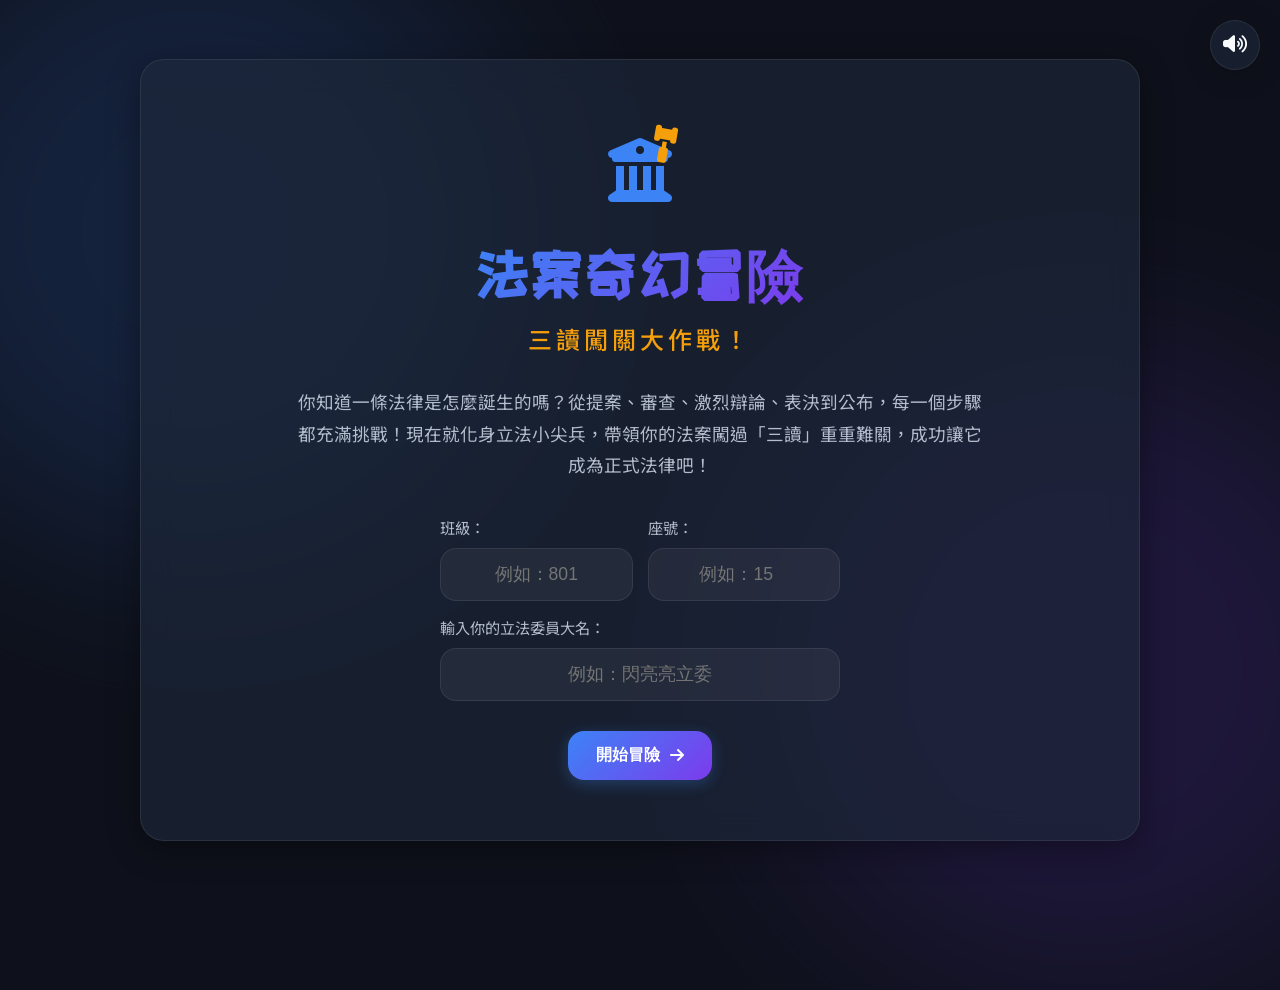
==== index.html @ 9f0f0453 "Feature: Add Google Sheet backend integration and student data collection fields" ====
<!DOCTYPE html>
<html lang="zh-TW">
<head>
  <meta charset="UTF-8">
  <meta name="viewport" content="width=device-width, initial-scale=1.0">
  <title>法案奇幻冒險：三讀闖關大作戰！</title>
  <!-- Google Fonts -->
  <link rel="preconnect" href="https://fonts.googleapis.com">
  <link rel="preconnect" href="https://fonts.gstatic.com" crossorigin>
  <link href="https://fonts.googleapis.com/css2?family=Noto+Sans+TC:wght@400;500;700;900&family=Outfit:wght@400;600;800&family=ZCOOL+KuaiLe&display=swap" rel="stylesheet">
  <!-- FontAwesome Icons -->
  <link rel="stylesheet" href="https://cdnjs.cloudflare.com/ajax/libs/font-awesome/6.4.0/css/all.min.css">
  <!-- Vanilla CSS Stylesheet -->
  <link rel="stylesheet" href="style.css">
</head>
<body>
  <!-- Background Decorative Elements -->
  <div class="bg-glow bg-glow-1"></div>
  <div class="bg-glow bg-glow-2"></div>

  <!-- Audio Toggle Button -->
  <button id="sound-toggle" class="sound-btn" aria-label="切換音效">
    <i class="fas fa-volume-up"></i>
  </button>

  <!-- Main Game Container -->
  <main class="game-container">
    
    <!-- Top Progress Indicator (HUD) -->
    <header class="game-hud" id="game-hud">
      <div class="hud-top">
        <div class="bill-badge">
          <i class="fas fa-scroll"></i>
          <span id="hud-bill-title">未選擇法案</span>
        </div>
        <div class="character-badge">
          <img id="hud-char-avatar" src="" alt="角色頭像" class="hidden">
          <span id="hud-char-name">訪客</span>
        </div>
      </div>
      
      <!-- Legislative Steps Timeline -->
      <div class="timeline">
        <div class="timeline-line">
          <div class="timeline-progress" id="timeline-progress-bar"></div>
        </div>
        <div class="step-node active" data-step="0">
          <div class="node-circle"><i class="fas fa-file-signature"></i></div>
          <span class="node-label">提案/一讀</span>
        </div>
        <div class="step-node" data-step="1">
          <div class="node-circle"><i class="fas fa-users-cog"></i></div>
          <span class="node-label">委員會審查</span>
        </div>
        <div class="step-node" data-step="2">
          <div class="node-circle"><i class="fas fa-vote-yea"></i></div>
          <span class="node-label">二讀表決</span>
        </div>
        <div class="step-node" data-step="3">
          <div class="node-circle"><i class="fas fa-gavel"></i></div>
          <span class="node-label">三讀敲槌</span>
        </div>
        <div class="step-node" data-step="4">
          <div class="node-circle"><i class="fas fa-signature"></i></div>
          <span class="node-label">總統公布</span>
        </div>
      </div>
    </header>

    <!-- Game Screens -->
    <section class="screen-wrapper">
      
      <!-- 0. Intro Screen -->
      <div class="screen active" id="screen-intro">
        <div class="intro-logo">
          <div class="logo-icon-wrapper">
            <i class="fas fa-gavel logo-gavel"></i>
            <i class="fas fa-university logo-court"></i>
          </div>
          <h1>法案奇幻冒險</h1>
          <h2>三讀闖關大作戰！</h2>
        </div>
        <p class="intro-desc">
          你知道一條法律是怎麼誕生的嗎？從提案、審查、激烈辯論、表決到公布，每一個步驟都充滿挑戰！現在就化身立法小尖兵，帶領你的法案闖過「三讀」重重難關，成功讓它成為正式法律吧！
        </p>
        <div class="form-group-row">
          <div class="form-group-item">
            <label for="player-class-input">班級：</label>
            <input type="text" id="player-class-input" placeholder="例如：801" maxlength="6">
          </div>
          <div class="form-group-item">
            <label for="player-seat-input">座號：</label>
            <input type="number" id="player-seat-input" placeholder="例如：15" min="1" max="99">
          </div>
        </div>
        <div class="form-group">
          <label for="player-name-input">輸入你的立法委員大名：</label>
          <input type="text" id="player-name-input" placeholder="例如：閃亮亮立委" maxlength="10">
        </div>
        <button id="btn-start-game" class="btn btn-primary btn-pulse">
          開始冒險 <i class="fas fa-arrow-right"></i>
        </button>
      </div>

      <!-- 1. Selection Screen -->
      <div class="screen" id="screen-select">
        <h3 class="screen-title">第一步：選擇你的法案與角色</h3>
        
        <!-- Character Selection -->
        <div class="selection-section">
          <h4><i class="fas fa-user-tag"></i> 選擇你的立法夥伴</h4>
          <div class="card-grid" id="character-grid">
            <div class="select-card character-card active" data-char="dotty">
              <div class="card-image-placeholder">
                <i class="fas fa-wand-magic-sparkles avatar-icon icon-dotty"></i>
              </div>
              <h5>點點 (法案精靈)</h5>
              <p>擁有魔法的法案小助手，能把複雜的法律條文變成有趣的魔法！</p>
            </div>
            <div class="select-card character-card" data-char="ray">
              <div class="card-image-placeholder">
                <i class="fas fa-graduation-cap avatar-icon icon-ray"></i>
              </div>
              <h5>阿光 (正義小法官)</h5>
              <p>精通憲法與法規的智慧少年，最講求程序正義與文字嚴謹度。</p>
            </div>
            <div class="select-card character-card" data-char="wah">
              <div class="card-image-placeholder">
                <i class="fas fa-bullhorn avatar-icon icon-wah"></i>
              </div>
              <h5>小華 (熱血小議員)</h5>
              <p>充滿熱情、最聽取民眾心聲的行動派，擅長說服立委與拉票！</p>
            </div>
          </div>
        </div>

        <!-- Bill Selection -->
        <div class="selection-section">
          <h4><i class="fas fa-file-invoice"></i> 選擇你想要推動的法案</h4>
          <div class="card-grid" id="bill-grid">
            <div class="select-card bill-card active" data-bill="homework">
              <div class="bill-icon-box"><i class="fas fa-book-open"></i></div>
              <h5>「中小學禁止週末作業條例」</h5>
              <p>主打週末讓學生充分休息，提升週一上課專注度與自主學習力。</p>
            </div>
            <div class="select-card bill-card" data-bill="lunch">
              <div class="bill-icon-box"><i class="fas fa-cookie-bite"></i></div>
              <h5>「營養午餐全面加糖與點心法案」</h5>
              <p>推動營養午餐增設美味甜點與飲料區，增加學生上學的小確幸。</p>
            </div>
            <div class="select-card bill-card" data-bill="green">
              <div class="bill-icon-box"><i class="fas fa-leaf"></i></div>
              <h5>「校園綠能與垃圾減量推廣法」</h5>
              <p>強制校園設置太陽能板及推行無紙化，並限制一次性塑膠餐具。</p>
            </div>
          </div>
        </div>

        <button id="btn-confirm-selection" class="btn btn-primary">
          確認，開始提案！ <i class="fas fa-check"></i>
        </button>
      </div>

      <!-- 2. Stage 1: Proposal & First Reading -->
      <div class="screen" id="screen-stage1">
        <h3 class="screen-title">第一關：法案起跑！連署與一讀會</h3>
        
        <div class="stage-intro-card">
          <p>
            <strong>【提案與一讀知識】</strong><br>
            在台灣，立法委員提案需要有 **15 位以上的立委共同連署** 才能成立。
            提案成立後，會送入立法院院會進行**「一讀會」**，朗讀標題後送交委員會審查。
          </p>
        </div>

        <!-- Mini Game: Signature Collection -->
        <div class="minigame-box" id="sig-game-container">
          <div class="game-hud-bar">
            <div class="hud-item"><i class="fas fa-users"></i> 已連署人數: <span id="sig-count" class="counter-highlight">0</span> / 15</div>
            <div class="hud-item"><i class="fas fa-clock"></i> 剩餘時間: <span id="sig-timer">15</span> 秒</div>
          </div>
          
          <div class="sig-instructions">
            <p><i class="fas fa-info-circle animate-bounce"></i> 快速點擊畫面上飄浮的「立委支持信件」，收集 15 個連署簽名吧！</p>
          </div>
          
          <!-- Signature Bubble Area -->
          <div class="sig-play-area" id="sig-play-area">
            <!-- Dynamic bubbles will be added here -->
            <div class="start-overlay" id="sig-start-overlay">
              <button id="btn-start-sig" class="btn btn-secondary">點此開始收集簽名</button>
            </div>
          </div>
        </div>

        <!-- First Reading Ceremony (Hidden until game won) -->
        <div class="ceremony-box hidden" id="first-reading-ceremony">
          <h4><i class="fas fa-university"></i> 立法院院會：一讀程序</h4>
          <p class="announcement">
            「現在朗讀本案案由：<span class="highlight-text" id="ceremony-bill-title">法案名稱</span>。請問院會有無異議？無異議，本案一讀通過，送交委員會審查！」
          </p>
          
          <div class="gavel-interactive-area">
            <div class="gavel-wrapper" id="gavel-anim-s1">
              <svg class="gavel-svg" viewBox="0 0 100 100">
                <!-- Hammer head -->
                <rect x="25" y="30" width="30" height="16" rx="4" fill="#8B4513" stroke="#D4AF37" stroke-width="2"/>
                <rect x="22" y="27" width="6" height="22" rx="2" fill="#D4AF37"/>
                <rect x="52" y="27" width="6" height="22" rx="2" fill="#D4AF37"/>
                <!-- Handle -->
                <rect x="40" y="46" width="8" height="40" rx="3" fill="#A0522D"/>
                <circle cx="44" cy="84" r="5" fill="#8B4513"/>
                <!-- Base block -->
                <ellipse cx="60" cy="85" rx="25" ry="10" fill="#CD853F" stroke="#8B4513" stroke-width="2"/>
                <ellipse cx="60" cy="81" rx="25" ry="10" fill="#DEB887"/>
              </svg>
              <!-- Strike splash visual effect -->
              <div class="gavel-spark" id="gavel-spark-s1"></div>
            </div>
            <p class="gavel-instruction">點擊議事槌敲擊桌面，完成一讀送交審查！</p>
            <button id="btn-strike-gavel-s1" class="btn btn-danger hidden">
              <i class="fas fa-hammer"></i> 敲擊議事槌
            </button>
          </div>
        </div>

        <div class="button-footer">
          <button id="btn-to-stage2" class="btn btn-primary hidden">
            前往委員會審查 <i class="fas fa-arrow-right"></i>
          </button>
        </div>
      </div>

      <!-- 3. Stage 2: Committee Review -->
      <div class="screen" id="screen-stage2">
        <h3 class="screen-title">第二關：深入探討！委員會審查與協商</h3>
        
        <div class="stage-intro-card">
          <p>
            <strong>【委員會審查與黨團協商知識】</strong><br>
            法案送交委員會後，會由相關委員會的委員進行逐條審查、召開公聽會聽取意見。
            若朝野政黨意見分歧，會進行**「黨團協商」**以化解僵局。
          </p>
        </div>

        <!-- Game PART A: Card Sorting -->
        <div class="minigame-box" id="sorting-game-container">
          <h4>任務 1：整理委員會公聽會的正反意見</h4>
          <p class="game-instruction">將下方的意見卡拖曳（或點擊）分類至 **「支持此法案的觀點」** 或 **「反對此法案的觀點」** 框框中。</p>
          
          <div class="sorting-playfield">
            <!-- Left Bucket -->
            <div class="sorting-bucket" id="bucket-support" data-target="support">
              <div class="bucket-header support"><i class="fas fa-thumbs-up"></i> 贊成意見</div>
              <div class="bucket-slots" id="support-slots"></div>
            </div>

            <!-- Middle Cards Deck -->
            <div class="sorting-deck" id="sorting-deck">
              <!-- Dynamic Cards will be rendered here -->
            </div>

            <!-- Right Bucket -->
            <div class="sorting-bucket" id="bucket-oppose" data-target="oppose">
              <div class="bucket-header oppose"><i class="fas fa-thumbs-down"></i> 反對意見</div>
              <div class="bucket-slots" id="oppose-slots"></div>
            </div>
          </div>
          
          <div class="sorting-feedback" id="sorting-feedback"></div>
        </div>

        <!-- Game PART B: Party Caucus Slider (Hidden until Card Sorting complete) -->
        <div class="minigame-box hidden" id="negotiation-game-container">
          <h4>任務 2：朝野黨團協商！尋求政黨共識</h4>
          <p class="game-instruction">法案在委員會中被政黨爭執不下！拉動拉桿調整三方政黨的「讓步值」，讓三個指針都重疊在發光的「共識區」，即可通過協商！</p>
          
          <div class="negotiation-workspace">
            <div class="party-control">
              <label for="slider-party-a"><i class="fas fa-square-full party-icon-blue"></i> 藍天黨 (注重管理與可行性)</label>
              <div class="slider-wrapper">
                <input type="range" id="slider-party-a" min="0" max="100" value="20">
                <span class="value-display" id="val-party-a">20%</span>
              </div>
            </div>

            <div class="party-control">
              <label for="slider-party-b"><i class="fas fa-square-full party-icon-green"></i> 綠地黨 (注重學生權利與進步)</label>
              <div class="slider-wrapper">
                <input type="range" id="slider-party-b" min="0" max="100" value="80">
                <span class="value-display" id="val-party-b">80%</span>
              </div>
            </div>

            <div class="party-control">
              <label for="slider-party-c"><i class="fas fa-square-full party-icon-yellow"></i> 陽光黨 (注重社會配套與平衡)</label>
              <div class="slider-wrapper">
                <input type="range" id="slider-party-c" min="0" max="100" value="50">
                <span class="value-display" id="val-party-c">50%</span>
              </div>
            </div>

            <div class="negotiation-target-zone">
              <div class="target-glow-zone"></div>
              <div class="pointer pointer-a" id="ptr-party-a"></div>
              <div class="pointer pointer-b" id="ptr-party-b"></div>
              <div class="pointer pointer-c" id="ptr-party-c"></div>
              <div class="target-label">共識發光區 (50%)</div>
            </div>
          </div>
          <div class="negotiation-feedback" id="negotiation-feedback">朝野協商中，努力拉近彼此的差距...</div>
        </div>

        <div class="button-footer">
          <button id="btn-to-stage3" class="btn btn-primary hidden">
            送出審查報告，進入二讀會 <i class="fas fa-arrow-right"></i>
          </button>
        </div>
      </div>

      <!-- 4. Stage 3: Second Reading (Voting Board) -->
      <div class="screen" id="screen-stage3">
        <h3 class="screen-title">第三關：決戰二讀會！公民知識大問答與表決</h3>
        
        <div class="stage-intro-card">
          <p>
            <strong>【二讀會與表決知識】</strong><br>
            **二讀會是法案審議最關鍵的階段！** 會在此進行廣泛討論、逐條討論，並針對爭議條文進行逐條表決。
            立法院共有 **113 席立法委員**，法案表決必須獲得**出席委員過半數**的贊成票才能通過！
          </p>
        </div>

        <div class="stage3-split-layout">
          <!-- Left: Quiz Section (To convince legislators) -->
          <div class="quiz-panel">
            <div class="panel-header">
              <i class="fas fa-comments"></i> 說服游離票立委（答題挑戰）
            </div>
            <div class="quiz-box">
              <div class="question-header">
                <span class="question-number" id="quiz-q-num">第 1 / 3 題</span>
                <span class="legislator-avatar-hud"><i class="fas fa-user-tie"></i> 游離立委聽證中</span>
              </div>
              <p class="question-text" id="quiz-question">讀取中...</p>
              <div class="quiz-options" id="quiz-options-container">
                <!-- Dynamic choices -->
              </div>
              <div class="quiz-feedback hidden" id="quiz-feedback-box">
                <span id="quiz-feedback-text"></span>
              </div>
            </div>
          </div>

          <!-- Right: Visual Voting Board -->
          <div class="voting-panel">
            <div class="panel-header">
              <i class="fas fa-desktop"></i> 立法院議場表決板 (113 席)
            </div>
            <div class="voting-hud-stats">
              <div class="vote-stat support"><span class="label">贊成</span><span class="count" id="vote-count-yes">0</span></div>
              <div class="vote-stat oppose"><span class="label">反對</span><span class="count" id="vote-count-no">0</span></div>
              <div class="vote-stat abstain"><span class="label">未決定</span><span class="count" id="vote-count-undecided">113</span></div>
            </div>
            
            <!-- Voting seats grid -->
            <div class="voting-seats-grid" id="voting-seats-grid">
              <!-- 113 dots representing seats -->
            </div>

            <div class="passing-threshold-marker">
              過半數通過門檻：57 票
            </div>
          </div>
        </div>

        <div class="voting-action-overlay hidden" id="voting-trigger-overlay">
          <div class="overlay-content">
            <h4><i class="fas fa-exclamation-triangle"></i> 二讀廣泛討論結束，準備表決！</h4>
            <p>你已成功爭取到多位立委的支持。現在，請點擊按鈕，啟動院會電子表決器！</p>
            <button id="btn-start-electronic-vote" class="btn btn-success btn-large btn-pulse">
              <i class="fas fa-play"></i> 按下表決鈕！
            </button>
          </div>
        </div>

        <div class="button-footer">
          <button id="btn-to-stage4" class="btn btn-primary hidden">
            通過二讀會！前往三讀會 <i class="fas fa-arrow-right"></i>
          </button>
        </div>
      </div>

      <!-- 5. Stage 4: Third Reading (Gavel & Spelling Check) -->
      <div class="screen" id="screen-stage4">
        <h3 class="screen-title">第四關：最後把關！三讀會字句校對與敲槌</h3>
        
        <div class="stage-intro-card">
          <p>
            <strong>【三讀會知識】</strong><br>
            三讀會是立法程序的最後一關。除非法案內容發現互相牴觸，或與憲法、其他法律相牴觸，否則**只能進行「文字修正」**，不能變更原意。
            三讀會表決通過後，立法院長會敲下議事槌，宣布法案三讀通過！
          </p>
        </div>

        <!-- Spelling Mini-game -->
        <div class="minigame-box" id="proofread-game-container">
          <h4>任務：法案文字最終校對</h4>
          <p class="game-instruction">為了確保法律嚴謹，請找出下方草案條文中 **2 個寫錯的錯字或不當用詞**，點擊它們來完成文字修正！</p>
          
          <div class="proofread-paper">
            <h4 class="paper-bill-title" id="proofread-bill-title">草案標題</h4>
            <div class="paper-content" id="proofread-bill-content">
              <!-- Dynamic content based on bill with inline wrong words -->
            </div>
          </div>
          <div class="proofread-hud">
            <div>已修正錯字：<span id="proofread-corrected-count" class="counter-highlight">0</span> / 2</div>
            <div class="proofread-feedback" id="proofread-feedback"></div>
          </div>
        </div>

        <!-- Gavel Striking Box (Hidden until proofread won) -->
        <div class="ceremony-box hidden" id="third-reading-ceremony">
          <h4><i class="fas fa-university"></i> 立法院院會：三讀敲槌儀式</h4>
          <p class="announcement">
            「本案經三讀會條文整理完竣。現在進行最後表決……表決結果贊成多數！本案通過！<br>
            <span class="gavel-shout">《<span id="ceremony-bill-title-s4">法案名稱</span>》三讀通過！》</span>」
          </p>
          
          <div class="gavel-interactive-area">
            <div class="gavel-wrapper" id="gavel-anim-s4">
              <svg class="gavel-svg" viewBox="0 0 100 100">
                <!-- Hammer head -->
                <rect x="25" y="30" width="30" height="16" rx="4" fill="#8B4513" stroke="#D4AF37" stroke-width="2"/>
                <rect x="22" y="27" width="6" height="22" rx="2" fill="#D4AF37"/>
                <rect x="52" y="27" width="6" height="22" rx="2" fill="#D4AF37"/>
                <!-- Handle -->
                <rect x="40" y="46" width="8" height="40" rx="3" fill="#A0522D"/>
                <circle cx="44" cy="84" r="5" fill="#8B4513"/>
                <!-- Base block -->
                <ellipse cx="60" cy="85" rx="25" ry="10" fill="#CD853F" stroke="#8B4513" stroke-width="2"/>
                <ellipse cx="60" cy="81" rx="25" ry="10" fill="#DEB887"/>
              </svg>
              <!-- Strike splash visual effect -->
              <div class="gavel-spark" id="gavel-spark-s4"></div>
            </div>
            <p class="gavel-instruction">點擊議事槌敲擊桌面，完成三讀通過！</p>
            <button id="btn-strike-gavel-s4" class="btn btn-danger hidden">
              <i class="fas fa-hammer"></i> 敲擊議事槌
            </button>
          </div>
        </div>

        <div class="button-footer">
          <button id="btn-to-stage5" class="btn btn-primary hidden">
            送交總統及行政院 <i class="fas fa-arrow-right"></i>
          </button>
        </div>
      </div>

      <!-- 6. Stage 5: Veto Challenge (覆議機制) -->
      <div class="screen" id="screen-stage5">
        <h3 class="screen-title">第五關：終極試煉！總統公布與行政院覆議挑戰</h3>
        
        <div class="stage-intro-card">
          <p>
            <strong>【總統公布與覆議知識】</strong><br>
            立法院通過的法律，會送交總統及行政院。**總統應於收到後 10 日內公布之**。<br>
            但如果行政院認為法案「窒礙難行」，經總統核可後，可在 10 日內移請立法院**「覆議」**（重新審議）。
            此時立法院必須在限期內表決，如果**全體委員過半數（57 席以上）維持原案**，行政院長就必須接受該法律！
          </p>
        </div>

        <!-- Narrative Card -->
        <div class="veto-alert-box" id="veto-alert-container">
          <div class="alert-icon"><i class="fas fa-exclamation-triangle"></i></div>
          <h4>🚨 行政院提出「覆議」！</h4>
          <p class="alert-message">
            行政院召開臨時會議，認為你的法案 <span class="highlight-text-underline" id="veto-bill-title">法案名稱</span> 在執行上面臨巨大困難，經總統核可，決定退回立法院要求重新審議（覆議）！
          </p>
          <p>立法院必須立刻召開全院委員會，重新對原法案進行投票。我們必須在時限內凝聚立委意志，維持原案！</p>
          <button id="btn-start-veto-game" class="btn btn-warning btn-pulse">
            接受覆議投票挑戰！
          </button>
        </div>

        <!-- Rapid Clicks Mini-game -->
        <div class="minigame-box hidden" id="veto-game-container">
          <h4>任務：凝聚意志，維持原案表決！</h4>
          <p class="game-instruction"><i class="fas fa-mouse-pointer animate-ping"></i> **快速狂點按鈕** 爭取贊成票！在 8 秒內獲得 **57 張以上贊成票** 來維持原法案！</p>
          
          <div class="veto-game-hud">
            <div class="progress-bar-container">
              <div class="progress-bar-fill" id="veto-progress-fill"></div>
              <div class="threshold-line" style="left: 50%;">
                <span class="threshold-tag">過半數門檻 (57票)</span>
              </div>
            </div>
            <div class="veto-score-board">
              <div class="score-item">贊成維持原案: <span id="veto-votes" class="counter-highlight">0</span> / 113 票</div>
              <div class="score-item">剩餘時間: <span id="veto-timer">8.0</span> 秒</div>
            </div>
          </div>

          <div class="veto-click-area">
            <button id="btn-click-vote" class="btn-click-target">
              <span class="click-text">維持原案！</span>
              <span class="click-icon"><i class="fas fa-vote-yea"></i></span>
            </button>
          </div>
        </div>

        <!-- Outro Story (Hidden until challenge done) -->
        <div class="ceremony-box hidden" id="veto-success-box">
          <div class="celebration-icon"><i class="fas fa-award"></i></div>
          <h4>🎉 挑戰成功！覆議維持原案！</h4>
          <p>
            立法院全體委員過半數維持原案，覆議案不成立！行政院長必須接受並執行該法律。<br>
            總統隨即在 10 日內，正式公布該法案！
          </p>
          <button id="btn-to-certificate" class="btn btn-success">
            查看法案發布證書 <i class="fas fa-scroll"></i>
          </button>
        </div>

        <!-- Outro Story Veto Fails (In case they fail) -->
        <div class="ceremony-box hidden" id="veto-fail-box">
          <div class="fail-icon"><i class="fas fa-times-circle"></i></div>
          <h4>❌ 覆議挑戰失敗！</h4>
          <p>
            很遺憾，沒能在時限內凝聚足夠的立委席次（未達過半數 57 票）。原法案失效！
          </p>
          <button id="btn-restart-veto" class="btn btn-secondary">
            重新挑戰覆議表決 <i class="fas fa-redo"></i>
          </button>
        </div>
      </div>

      <!-- 7. Outro Screen (Certificate) -->
      <div class="screen" id="screen-certificate">
        <div class="certificate-container" id="certificate-print-area">
          <div class="certificate-border">
            <div class="cert-header">
              <i class="fas fa-university cert-logo"></i>
              <h3>中華民國立法院</h3>
              <h4>法律通過與公布證書</h4>
            </div>
            
            <div class="cert-body">
              <p class="cert-text-intro">茲證明由立法委員</p>
              <h2 class="cert-player-name" id="cert-player-name">訪客委員</h2>
              <p class="cert-text-intro">所提出與極力推動之法律案：</p>
              <h1 class="cert-bill-title" id="cert-bill-title">《草案標題》</h1>
              <p class="cert-desc">
                歷經立法院提案連署、一讀審查、委員會專業討論、朝野黨團協商，並於院會二讀逐條辯論暨表決通過、三讀會字句修正，克復行政院覆議挑戰。全案符合憲法立法程序，由總統正式公布，自公布日起算第三日發生效力！
              </p>
            </div>

            <div class="cert-footer">
              <div class="cert-sign">
                <span class="label">立法院長</span>
                <span class="sign-name">游 戲 院 長 <span class="seal">印</span></span>
              </div>
              <div class="cert-date">
                中華民國 <span id="cert-date-year">115</span> 年 <span id="cert-date-month">6</span> 月 <span id="cert-date-day">21</span> 日
              </div>
            </div>
          </div>
        </div>

        <!-- Google Sheet Sync Status -->
        <div class="sync-status-box" id="sync-status-box">
          <i class="fas fa-cloud-upload-alt sync-icon" id="sync-icon"></i>
          <span id="sync-text">已備妥成果，準備進行雲端同步...</span>
        </div>

        <div class="certificate-actions">
          <button id="btn-print-certificate" class="btn btn-secondary">
            <i class="fas fa-camera"></i> 螢幕截圖存檔
          </button>
          <button id="btn-restart-all" class="btn btn-primary">
            再玩一次，挑戰其他法案 <i class="fas fa-redo"></i>
          </button>
        </div>
        <p class="cert-print-tip"><i class="fas fa-info-circle"></i> 提示：您可以按鍵盤上的 `Ctrl + P` (或 Mac 上的 `Cmd + P`) 將證書另存為 PDF 唷！</p>
      </div>

    </section>
  </main>

  <!-- Interactive Particles / Confetti Overlay -->
  <canvas class="confetti-canvas" id="confetti-canvas"></canvas>

  <!-- Javascript Logic -->
  <script src="app.js"></script>
</body>
</html>
---- style.css ----
/* Modern CSS Reset & Design System */
:root {
  --font-main: 'Noto Sans TC', sans-serif;
  --font-logo: 'ZCOOL KuaiLe', cursive, sans-serif;
  --font-outfit: 'Outfit', sans-serif;

  /* HSL Tailored Colors */
  --bg-dark: hsl(224, 32%, 12%);
  --bg-darker: hsl(224, 32%, 8%);
  --card-glass: rgba(30, 41, 59, 0.65);
  --card-border: rgba(255, 255, 255, 0.08);
  --text-light: hsl(210, 40%, 98%);
  --text-muted: hsl(215, 20%, 75%);
  
  --color-primary: hsl(217, 91%, 60%);
  --color-primary-glow: hsla(217, 91%, 60%, 0.3);
  --color-secondary: hsl(262, 83%, 58%);
  --color-secondary-glow: hsla(262, 83%, 58%, 0.3);
  
  --color-success: hsl(142, 72%, 45%);
  --color-success-glow: hsla(142, 72%, 45%, 0.25);
  --color-danger: hsl(350, 89%, 60%);
  --color-danger-glow: hsla(350, 89%, 60%, 0.3);
  --color-warning: hsl(38, 92%, 50%);
  --color-warning-glow: hsla(38, 92%, 50%, 0.3);
  
  --party-blue: hsl(207, 90%, 54%);
  --party-green: hsl(145, 80%, 42%);
  --party-yellow: hsl(45, 95%, 50%);

  --transition-smooth: all 0.3s cubic-bezier(0.25, 0.8, 0.25, 1);
  --border-radius-lg: 24px;
  --border-radius-md: 16px;
  --border-radius-sm: 8px;
}

* {
  box-sizing: border-box;
  margin: 0;
  padding: 0;
}

body {
  font-family: var(--font-main);
  background-color: var(--bg-darker);
  color: var(--text-light);
  min-height: 100vh;
  display: flex;
  justify-content: center;
  align-items: center;
  overflow-x: hidden;
  position: relative;
}

/* Background Ambient Glows */
.bg-glow {
  position: absolute;
  width: 50vw;
  height: 50vw;
  border-radius: 50%;
  filter: blur(100px);
  z-index: -1;
  opacity: 0.15;
  pointer-events: none;
}

.bg-glow-1 {
  background: var(--color-primary);
  top: -10%;
  left: -10%;
}

.bg-glow-2 {
  background: var(--color-secondary);
  bottom: -10%;
  right: -10%;
}

/* Sound Toggle Button */
.sound-btn {
  position: fixed;
  top: 20px;
  right: 20px;
  width: 50px;
  height: 50px;
  border-radius: 50%;
  border: 1px solid var(--card-border);
  background: var(--card-glass);
  color: var(--text-light);
  font-size: 1.2rem;
  cursor: pointer;
  z-index: 100;
  display: flex;
  justify-content: center;
  align-items: center;
  backdrop-filter: blur(12px);
  -webkit-backdrop-filter: blur(12px);
  transition: var(--transition-smooth);
  box-shadow: 0 4px 30px rgba(0, 0, 0, 0.2);
}

.sound-btn:hover {
  background: var(--color-primary);
  transform: scale(1.08);
  box-shadow: 0 0 15px var(--color-primary-glow);
}

/* Main Container: Glassmorphism Card */
.game-container {
  width: 92%;
  max-width: 1000px;
  min-height: 80vh;
  background: var(--card-glass);
  border: 1px solid var(--card-border);
  border-radius: var(--border-radius-lg);
  box-shadow: 0 8px 32px 0 rgba(0, 0, 0, 0.37);
  backdrop-filter: blur(16px);
  -webkit-backdrop-filter: blur(16px);
  padding: 40px;
  margin: 40px auto;
  display: flex;
  flex-direction: column;
  position: relative;
  z-index: 10;
  overflow: hidden;
}

/* HUD & Timeline */
.game-hud {
  margin-bottom: 30px;
  opacity: 0;
  transform: translateY(-20px);
  transition: var(--transition-smooth);
  display: none; /* Controlled via JS */
}

.game-hud.show {
  display: block;
  opacity: 1;
  transform: translateY(0);
}

.hud-top {
  display: flex;
  justify-content: space-between;
  align-items: center;
  margin-bottom: 20px;
}

.bill-badge, .character-badge {
  background: rgba(255, 255, 255, 0.05);
  border: 1px solid var(--card-border);
  padding: 10px 20px;
  border-radius: 50px;
  font-size: 0.9rem;
  display: flex;
  align-items: center;
  gap: 10px;
}

.bill-badge i {
  color: var(--color-warning);
}

.character-badge img {
  width: 24px;
  height: 24px;
  border-radius: 50%;
}

.character-badge i {
  color: var(--color-primary);
  font-size: 1.1rem;
}

.hidden {
  display: none !important;
}

/* Timeline/Progress Bar */
.timeline {
  display: flex;
  justify-content: space-between;
  position: relative;
  margin: 30px 10px 10px;
}

.timeline-line {
  position: absolute;
  top: 18px;
  left: 5%;
  right: 5%;
  height: 4px;
  background: rgba(255, 255, 255, 0.1);
  z-index: 1;
}

.timeline-progress {
  height: 100%;
  width: 0%;
  background: linear-gradient(90deg, var(--color-primary), var(--color-secondary));
  border-radius: 2px;
  transition: width 0.6s cubic-bezier(0.4, 0, 0.2, 1);
}

.step-node {
  position: relative;
  z-index: 2;
  display: flex;
  flex-direction: column;
  align-items: center;
  gap: 8px;
  width: 15%;
}

.node-circle {
  width: 40px;
  height: 40px;
  border-radius: 50%;
  background: var(--bg-dark);
  border: 2px solid rgba(255, 255, 255, 0.1);
  display: flex;
  justify-content: center;
  align-items: center;
  color: var(--text-muted);
  font-size: 0.95rem;
  transition: var(--transition-smooth);
}

.step-node.active .node-circle {
  border-color: var(--color-primary);
  background: var(--color-primary);
  color: var(--text-light);
  box-shadow: 0 0 15px var(--color-primary-glow);
  transform: scale(1.1);
}

.step-node.completed .node-circle {
  border-color: var(--color-success);
  background: var(--color-success);
  color: var(--text-light);
  box-shadow: 0 0 10px var(--color-success-glow);
}

.node-label {
  font-size: 0.75rem;
  font-weight: 500;
  color: var(--text-muted);
  text-align: center;
  white-space: nowrap;
  transition: var(--transition-smooth);
}

.step-node.active .node-label {
  color: var(--text-light);
  font-weight: 700;
}

.step-node.completed .node-label {
  color: var(--color-success);
}

/* Screens Setup */
.screen-wrapper {
  flex-grow: 1;
  position: relative;
}

.screen {
  display: none;
  opacity: 0;
  transform: translateY(20px);
  transition: opacity 0.5s ease, transform 0.5s ease;
}

.screen.active {
  display: flex;
  flex-direction: column;
  opacity: 1;
  transform: translateY(0);
}

/* Typography & Layouts */
h1, h2, h3, h4, h5 {
  color: var(--text-light);
}

.screen-title {
  font-size: 1.8rem;
  font-weight: 900;
  margin-bottom: 24px;
  text-align: center;
  background: linear-gradient(135deg, var(--text-light), var(--text-muted));
  -webkit-background-clip: text;
  -webkit-text-fill-color: transparent;
}

/* Intro Screen styling */
#screen-intro {
  align-items: center;
  text-align: center;
  max-width: 700px;
  margin: 0 auto;
  padding: 20px 0;
}

.intro-logo {
  margin-bottom: 30px;
}

.logo-icon-wrapper {
  position: relative;
  width: 100px;
  height: 100px;
  margin: 0 auto 20px;
  display: flex;
  justify-content: center;
  align-items: center;
}

.logo-court {
  font-size: 4rem;
  color: var(--color-primary);
}

.logo-gavel {
  font-size: 2.2rem;
  color: var(--color-warning);
  position: absolute;
  top: 10px;
  right: -5px;
  transform: rotate(-35deg);
  transform-origin: bottom left;
  animation: logo-gavel-swing 3s infinite ease-in-out;
}

#screen-intro h1 {
  font-family: var(--font-logo);
  font-size: 3.5rem;
  letter-spacing: 2px;
  background: linear-gradient(135deg, var(--color-primary), var(--color-secondary));
  -webkit-background-clip: text;
  -webkit-text-fill-color: transparent;
  margin-bottom: 5px;
}

#screen-intro h2 {
  font-size: 1.5rem;
  font-weight: 500;
  color: var(--color-warning);
  letter-spacing: 4px;
  text-transform: uppercase;
}

.intro-desc {
  font-size: 1.1rem;
  line-height: 1.8;
  color: var(--text-muted);
  margin-bottom: 35px;
}

.form-group-row {
  display: flex;
  gap: 15px;
  width: 100%;
  max-width: 400px;
  margin-bottom: 15px;
}

.form-group-item {
  flex: 1;
}

.form-group-item label {
  display: block;
  font-size: 0.95rem;
  color: var(--text-muted);
  margin-bottom: 10px;
  text-align: left;
}

.form-group-item input {
  width: 100%;
  padding: 15px;
  border-radius: var(--border-radius-md);
  border: 1px solid var(--card-border);
  background: rgba(255, 255, 255, 0.05);
  color: var(--text-light);
  font-size: 1.1rem;
  text-align: center;
  transition: var(--transition-smooth);
}

.form-group-item input:focus {
  outline: none;
  border-color: var(--color-primary);
  background: rgba(255, 255, 255, 0.08);
  box-shadow: 0 0 15px var(--color-primary-glow);
}

.form-group {
  margin-bottom: 30px;
  width: 100%;
  max-width: 400px;
}

.form-group label {
  display: block;
  font-size: 0.95rem;
  color: var(--text-muted);
  margin-bottom: 10px;
  text-align: left;
}

.form-group input {
  width: 100%;
  padding: 15px 20px;
  border-radius: var(--border-radius-md);
  border: 1px solid var(--card-border);
  background: rgba(255, 255, 255, 0.05);
  color: var(--text-light);
  font-size: 1.1rem;
  text-align: center;
  transition: var(--transition-smooth);
}

.form-group input:focus {
  outline: none;
  border-color: var(--color-primary);
  background: rgba(255, 255, 255, 0.08);
  box-shadow: 0 0 15px var(--color-primary-glow);
}

/* Selection Screen Card Grid */
.selection-section {
  margin-bottom: 40px;
}

.selection-section h4 {
  font-size: 1.15rem;
  margin-bottom: 18px;
  color: var(--color-warning);
  display: flex;
  align-items: center;
  gap: 10px;
}

.card-grid {
  display: grid;
  grid-template-columns: repeat(3, 1fr);
  gap: 20px;
}

.select-card {
  background: rgba(255, 255, 255, 0.03);
  border: 1px solid var(--card-border);
  border-radius: var(--border-radius-md);
  padding: 24px;
  cursor: pointer;
  transition: var(--transition-smooth);
  display: flex;
  flex-direction: column;
  align-items: center;
  text-align: center;
  position: relative;
  overflow: hidden;
}

.select-card::before {
  content: '';
  position: absolute;
  top: 0;
  left: 0;
  width: 100%;
  height: 4px;
  background: transparent;
  transition: var(--transition-smooth);
}

.select-card:hover {
  transform: translateY(-5px);
  background: rgba(255, 255, 255, 0.06);
  border-color: rgba(255, 255, 255, 0.2);
}

.select-card.active {
  background: rgba(255, 255, 255, 0.08);
  border-color: var(--color-primary);
  box-shadow: 0 10px 25px rgba(0, 0, 0, 0.2), 0 0 15px var(--color-primary-glow);
}

.select-card.active::before {
  background: linear-gradient(90deg, var(--color-primary), var(--color-secondary));
}

.card-image-placeholder {
  width: 70px;
  height: 70px;
  border-radius: 50%;
  background: rgba(255, 255, 255, 0.05);
  margin-bottom: 15px;
  display: flex;
  justify-content: center;
  align-items: center;
}

.avatar-icon {
  font-size: 2.2rem;
}

.icon-dotty { color: hsl(300, 90%, 65%); }
.icon-ray { color: hsl(200, 90%, 60%); }
.icon-wah { color: hsl(30, 95%, 55%); }

.bill-icon-box {
  width: 50px;
  height: 50px;
  border-radius: var(--border-radius-sm);
  background: rgba(255, 255, 255, 0.05);
  margin-bottom: 15px;
  display: flex;
  justify-content: center;
  align-items: center;
  font-size: 1.5rem;
  color: var(--color-primary);
  transition: var(--transition-smooth);
}

.select-card.active .bill-icon-box {
  color: var(--color-warning);
  background: rgba(212, 175, 55, 0.1);
}

.select-card h5 {
  font-size: 1rem;
  margin-bottom: 10px;
  font-weight: 700;
}

.select-card p {
  font-size: 0.8rem;
  color: var(--text-muted);
  line-height: 1.5;
}

/* Stage Intro Cards */
.stage-intro-card {
  background: rgba(255, 255, 255, 0.03);
  border-left: 4px solid var(--color-primary);
  padding: 15px 25px;
  border-radius: 0 var(--border-radius-sm) var(--border-radius-sm) 0;
  margin-bottom: 25px;
  font-size: 0.9rem;
  line-height: 1.6;
}

.stage-intro-card strong {
  color: var(--color-primary);
}

/* Mini Games Layout */
.minigame-box {
  background: rgba(0, 0, 0, 0.2);
  border: 1px solid var(--card-border);
  border-radius: var(--border-radius-md);
  padding: 24px;
  margin-bottom: 25px;
}

.game-hud-bar {
  display: flex;
  justify-content: space-between;
  font-weight: bold;
  margin-bottom: 15px;
  background: rgba(255, 255, 255, 0.05);
  padding: 12px 20px;
  border-radius: 50px;
}

.hud-item {
  display: flex;
  align-items: center;
  gap: 10px;
}

.counter-highlight {
  font-size: 1.25rem;
  color: var(--color-warning);
  font-family: var(--font-outfit);
}

.sig-instructions {
  text-align: center;
  font-size: 0.9rem;
  color: var(--text-muted);
  margin-bottom: 15px;
}

.sig-play-area {
  height: 280px;
  background: radial-gradient(circle, var(--bg-dark) 40%, var(--bg-darker) 100%);
  border-radius: var(--border-radius-md);
  position: relative;
  overflow: hidden;
  border: 1px dashed rgba(255, 255, 255, 0.1);
}

/* Signature Bubbles */
.sig-bubble {
  position: absolute;
  padding: 8px 15px;
  background: rgba(255, 255, 255, 0.08);
  border: 1px solid rgba(255, 255, 255, 0.15);
  border-radius: 50px;
  color: var(--text-light);
  font-size: 0.8rem;
  cursor: pointer;
  user-select: none;
  display: flex;
  align-items: center;
  gap: 6px;
  box-shadow: 0 4px 15px rgba(0, 0, 0, 0.15);
  backdrop-filter: blur(4px);
  animation: float-up 6s linear infinite;
  transition: transform 0.15s ease, background 0.15s ease;
}

.sig-bubble:hover {
  transform: scale(1.1);
  background: rgba(255, 255, 255, 0.15);
}

.sig-bubble:active {
  transform: scale(0.95);
}

.sig-bubble.signed {
  background: var(--color-success);
  border-color: var(--color-success);
  color: white;
  pointer-events: none;
  transform: scale(1.1);
  box-shadow: 0 0 10px var(--color-success-glow);
}

.start-overlay {
  position: absolute;
  top: 0;
  left: 0;
  width: 100%;
  height: 100%;
  background: rgba(0,0,0,0.6);
  display: flex;
  justify-content: center;
  align-items: center;
  backdrop-filter: blur(4px);
  z-index: 5;
}

/* Ceremony Boxes */
.ceremony-box {
  background: radial-gradient(ellipse at center, rgba(26, 36, 54, 0.95) 0%, rgba(13, 18, 30, 0.95) 100%);
  border: 1px solid var(--color-primary);
  border-radius: var(--border-radius-md);
  padding: 30px;
  text-align: center;
  margin-top: 20px;
  animation: scale-up 0.5s cubic-bezier(0.175, 0.885, 0.32, 1.275);
}

.announcement {
  font-size: 1.15rem;
  line-height: 1.8;
  margin: 15px 0 25px;
  color: var(--text-muted);
}

.highlight-text {
  color: var(--color-warning);
  font-weight: 700;
  border-bottom: 2px dashed var(--color-warning);
}

.highlight-text-underline {
  color: var(--color-warning);
  font-weight: 700;
  text-decoration: underline;
}

.gavel-interactive-area {
  display: flex;
  flex-direction: column;
  align-items: center;
  gap: 15px;
  margin-bottom: 10px;
}

.gavel-wrapper {
  width: 120px;
  height: 120px;
  position: relative;
  cursor: pointer;
  transition: transform 0.1s ease;
}

.gavel-svg {
  width: 100%;
  height: 100%;
  transform-origin: 44px 84px;
}

.gavel-wrapper.striking .gavel-svg {
  animation: strike-gavel-anim 0.35s ease-out;
}

.gavel-spark {
  position: absolute;
  bottom: 20px;
  left: 50%;
  transform: translateX(-50%);
  width: 30px;
  height: 30px;
  border-radius: 50%;
  background: radial-gradient(circle, white 0%, transparent 70%);
  opacity: 0;
  pointer-events: none;
}

.gavel-wrapper.striking .gavel-spark {
  animation: strike-spark-anim 0.35s ease-out;
}

.gavel-shout {
  font-size: 1.35rem;
  font-weight: 900;
  color: var(--color-success);
  display: inline-block;
  margin-top: 10px;
  text-shadow: 0 0 10px var(--color-success-glow);
}

.gavel-instruction {
  font-size: 0.85rem;
  color: var(--text-muted);
}

/* Sorting Game (Stage 2) */
.sorting-playfield {
  display: flex;
  justify-content: space-between;
  align-items: stretch;
  gap: 20px;
  margin-top: 20px;
  min-height: 250px;
}

.sorting-bucket {
  flex: 1;
  background: rgba(255, 255, 255, 0.02);
  border: 2px dashed rgba(255, 255, 255, 0.1);
  border-radius: var(--border-radius-md);
  padding: 15px;
  display: flex;
  flex-direction: column;
  transition: var(--transition-smooth);
}

.sorting-bucket:hover, .sorting-bucket.dragover {
  background: rgba(255, 255, 255, 0.05);
  border-color: rgba(255, 255, 255, 0.3);
}

.sorting-bucket.dragover[data-target="support"] {
  border-color: var(--color-success);
  box-shadow: 0 0 15px var(--color-success-glow) inset;
}

.sorting-bucket.dragover[data-target="oppose"] {
  border-color: var(--color-danger);
  box-shadow: 0 0 15px var(--color-danger-glow) inset;
}

.bucket-header {
  font-size: 0.95rem;
  font-weight: 700;
  text-align: center;
  padding: 8px;
  border-radius: var(--border-radius-sm);
  margin-bottom: 12px;
}

.bucket-header.support {
  background: rgba(22, 163, 74, 0.15);
  color: var(--color-success);
  border: 1px solid rgba(22, 163, 74, 0.3);
}

.bucket-header.oppose {
  background: rgba(220, 38, 38, 0.15);
  color: var(--color-danger);
  border: 1px solid rgba(220, 38, 38, 0.3);
}

.bucket-slots {
  display: flex;
  flex-direction: column;
  gap: 10px;
  flex-grow: 1;
  min-height: 150px;
}

.sorting-deck {
  width: 250px;
  display: flex;
  flex-direction: column;
  justify-content: center;
  align-items: center;
  position: relative;
}

.sorting-card {
  width: 100%;
  background: var(--bg-dark);
  border: 1px solid var(--card-border);
  border-radius: var(--border-radius-sm);
  padding: 15px;
  font-size: 0.85rem;
  line-height: 1.5;
  cursor: grab;
  user-select: none;
  box-shadow: 0 5px 15px rgba(0, 0, 0, 0.2);
  transition: transform 0.15s ease, border-color 0.15s ease;
  position: absolute;
  z-index: 10;
}

.sorting-card:hover {
  transform: translateY(-2px);
  border-color: var(--color-primary);
}

.sorting-card:active {
  cursor: grabbing;
}

.sorting-card.placed {
  position: relative;
  transform: none;
  cursor: default;
  box-shadow: none;
  margin-bottom: 5px;
  animation: scale-up 0.2s ease-out;
}

.sorting-feedback {
  margin-top: 15px;
  text-align: center;
  font-size: 0.95rem;
  font-weight: bold;
}

/* Negotiation Party Slider (Stage 2) */
.negotiation-workspace {
  margin-top: 20px;
  display: flex;
  flex-direction: column;
  gap: 15px;
}

.party-control {
  display: flex;
  flex-direction: column;
  gap: 5px;
}

.party-control label {
  font-size: 0.85rem;
  font-weight: bold;
}

.party-icon-blue { color: var(--party-blue); margin-right: 5px; }
.party-icon-green { color: var(--party-green); margin-right: 5px; }
.party-icon-yellow { color: var(--party-yellow); margin-right: 5px; }

.slider-wrapper {
  display: flex;
  align-items: center;
  gap: 15px;
}

.slider-wrapper input[type="range"] {
  flex-grow: 1;
  height: 6px;
  border-radius: 5px;
  background: rgba(255, 255, 255, 0.1);
  outline: none;
  -webkit-appearance: none;
}

.slider-wrapper input[type="range"]::-webkit-slider-thumb {
  -webkit-appearance: none;
  width: 18px;
  height: 18px;
  border-radius: 50%;
  background: white;
  cursor: pointer;
  box-shadow: 0 0 10px rgba(0, 0, 0, 0.3);
  transition: transform 0.1s ease;
}

.slider-wrapper input[type="range"]::-webkit-slider-thumb:hover {
  transform: scale(1.2);
}

.value-display {
  font-family: var(--font-outfit);
  font-size: 0.9rem;
  width: 45px;
  text-align: right;
  color: var(--text-muted);
}

.negotiation-target-zone {
  margin-top: 15px;
  height: 30px;
  background: rgba(255, 255, 255, 0.05);
  border-radius: 15px;
  position: relative;
  overflow: hidden;
}

.target-glow-zone {
  position: absolute;
  top: 0;
  left: 45%;
  width: 10%;
  height: 100%;
  background: linear-gradient(90deg, transparent, rgba(52, 211, 153, 0.25), transparent);
  border-left: 1px solid rgba(52, 211, 153, 0.4);
  border-right: 1px solid rgba(52, 211, 153, 0.4);
  animation: pulse-border 1.5s infinite alternate;
}

.pointer {
  position: absolute;
  top: 0;
  width: 4px;
  height: 100%;
  transition: left 0.15s ease-out;
}

.pointer-a { background-color: var(--party-blue); box-shadow: 0 0 6px var(--party-blue); }
.pointer-b { background-color: var(--party-green); box-shadow: 0 0 6px var(--party-green); }
.pointer-c { background-color: var(--party-yellow); box-shadow: 0 0 6px var(--party-yellow); }

.target-label {
  position: absolute;
  left: 50%;
  top: 50%;
  transform: translate(-50%, -50%);
  font-size: 0.7rem;
  font-weight: bold;
  color: var(--text-muted);
  pointer-events: none;
}

.negotiation-feedback {
  margin-top: 15px;
  text-align: center;
  font-size: 0.9rem;
  font-weight: 500;
  color: var(--color-warning);
}

/* Stage 3 Split Layout */
.stage3-split-layout {
  display: grid;
  grid-template-columns: 1.1fr 0.9fr;
  gap: 24px;
  margin-top: 10px;
}

.quiz-panel, .voting-panel {
  background: rgba(0, 0, 0, 0.2);
  border: 1px solid var(--card-border);
  border-radius: var(--border-radius-md);
  padding: 20px;
  display: flex;
  flex-direction: column;
}

.panel-header {
  font-size: 1rem;
  font-weight: bold;
  margin-bottom: 15px;
  color: var(--color-warning);
  display: flex;
  align-items: center;
  gap: 8px;
  border-bottom: 1px solid var(--card-border);
  padding-bottom: 8px;
}

/* Quiz UI */
.question-header {
  display: flex;
  justify-content: space-between;
  font-size: 0.8rem;
  color: var(--text-muted);
  margin-bottom: 10px;
}

.question-text {
  font-size: 1.05rem;
  font-weight: 500;
  line-height: 1.6;
  margin-bottom: 18px;
}

.quiz-options {
  display: flex;
  flex-direction: column;
  gap: 10px;
}

.quiz-opt-btn {
  width: 100%;
  padding: 12px 18px;
  background: rgba(255, 255, 255, 0.03);
  border: 1px solid var(--card-border);
  border-radius: var(--border-radius-sm);
  color: var(--text-light);
  font-size: 0.9rem;
  text-align: left;
  cursor: pointer;
  transition: var(--transition-smooth);
}

.quiz-opt-btn:hover {
  background: rgba(255, 255, 255, 0.08);
  border-color: var(--color-primary);
  transform: translateX(3px);
}

.quiz-opt-btn.correct {
  background: rgba(22, 163, 74, 0.15) !important;
  border-color: var(--color-success) !important;
  color: var(--color-success) !important;
  font-weight: bold;
}

.quiz-opt-btn.wrong {
  background: rgba(220, 38, 38, 0.15) !important;
  border-color: var(--color-danger) !important;
  color: var(--color-danger) !important;
}

.quiz-feedback {
  margin-top: 15px;
  padding: 10px;
  background: rgba(255, 255, 255, 0.05);
  border-radius: var(--border-radius-sm);
  font-size: 0.85rem;
  line-height: 1.5;
  animation: fade-in 0.3s ease-out;
}

/* Voting Panel & Seats Grid */
.voting-hud-stats {
  display: grid;
  grid-template-columns: repeat(3, 1fr);
  gap: 10px;
  margin-bottom: 15px;
  text-align: center;
}

.vote-stat {
  display: flex;
  flex-direction: column;
  padding: 8px;
  background: rgba(255, 255, 255, 0.03);
  border-radius: var(--border-radius-sm);
}

.vote-stat .label {
  font-size: 0.7rem;
  color: var(--text-muted);
}

.vote-stat .count {
  font-family: var(--font-outfit);
  font-size: 1.25rem;
  font-weight: 800;
}

.vote-stat.support .count { color: var(--color-success); }
.vote-stat.oppose .count { color: var(--color-danger); }
.vote-stat.abstain .count { color: var(--text-muted); }

.voting-seats-grid {
  display: grid;
  grid-template-columns: repeat(11, 1fr);
  gap: 5px;
  justify-content: center;
  align-content: center;
  background: rgba(0, 0, 0, 0.3);
  padding: 12px;
  border-radius: var(--border-radius-sm);
  flex-grow: 1;
}

.seat-dot {
  width: 10px;
  height: 10px;
  background-color: #4b5563; /* Gray Undecided */
  border-radius: 50%;
  transition: background-color 0.4s cubic-bezier(0.175, 0.885, 0.32, 1.275), transform 0.2s ease;
}

.seat-dot.yes {
  background-color: var(--color-success);
  box-shadow: 0 0 6px var(--color-success-glow);
  transform: scale(1.1);
}

.seat-dot.no {
  background-color: var(--color-danger);
  box-shadow: 0 0 6px var(--color-danger-glow);
  transform: scale(1.1);
}

.passing-threshold-marker {
  text-align: center;
  font-size: 0.8rem;
  color: var(--color-warning);
  margin-top: 10px;
  font-weight: bold;
}

.voting-action-overlay {
  position: absolute;
  top: 0;
  left: 0;
  width: 100%;
  height: 100%;
  background: rgba(13, 18, 30, 0.9);
  z-index: 20;
  display: flex;
  justify-content: center;
  align-items: center;
  backdrop-filter: blur(6px);
  animation: fade-in 0.4s ease-out;
}

.overlay-content {
  text-align: center;
  max-width: 500px;
  padding: 30px;
  background: var(--bg-dark);
  border: 1px solid var(--color-success);
  border-radius: var(--border-radius-md);
  box-shadow: 0 10px 30px rgba(0, 0, 0, 0.5);
}

.overlay-content h4 {
  color: var(--color-success);
  font-size: 1.25rem;
  margin-bottom: 12px;
}

.overlay-content p {
  color: var(--text-muted);
  font-size: 0.9rem;
  line-height: 1.6;
  margin-bottom: 25px;
}

/* Proofread Game (Stage 4) */
.proofread-paper {
  background: #f8fafc;
  color: #1e293b;
  border-radius: var(--border-radius-sm);
  padding: 30px;
  box-shadow: 0 8px 24px rgba(0, 0, 0, 0.3);
  font-family: 'Noto Sans TC', serif;
  margin-bottom: 15px;
  position: relative;
}

.paper-bill-title {
  color: #0f172a;
  font-size: 1.2rem;
  font-weight: 800;
  border-bottom: 2px solid #e2e8f0;
  padding-bottom: 10px;
  margin-bottom: 15px;
  text-align: center;
}

.paper-content {
  font-size: 0.95rem;
  line-height: 2;
  text-align: justify;
}

.typo-target {
  background-color: rgba(239, 68, 68, 0.1);
  border-bottom: 2px dotted #ef4444;
  color: inherit;
  font-weight: bold;
  cursor: pointer;
  padding: 0 2px;
  transition: var(--transition-smooth);
}

.typo-target:hover {
  background-color: rgba(239, 68, 68, 0.2);
}

.typo-target.fixed {
  background-color: rgba(34, 197, 94, 0.15) !important;
  border-bottom: 2px dashed #22c55e !important;
  color: #16a34a !important;
  cursor: default;
}

.proofread-hud {
  display: flex;
  justify-content: space-between;
  align-items: center;
  font-size: 0.9rem;
}

.proofread-feedback {
  font-weight: bold;
  color: var(--color-success);
}

/* Stage 5: Veto Screen */
.veto-alert-box {
  text-align: center;
  max-width: 600px;
  margin: 30px auto;
  padding: 30px;
  background: rgba(217, 119, 6, 0.15);
  border: 1px solid var(--color-warning);
  border-radius: var(--border-radius-md);
  box-shadow: 0 0 20px var(--color-warning-glow);
}

.alert-icon {
  font-size: 3rem;
  color: var(--color-warning);
  margin-bottom: 15px;
}

.alert-message {
  font-size: 1.05rem;
  line-height: 1.8;
  margin: 15px 0 25px;
}

.veto-game-hud {
  margin-bottom: 25px;
}

.progress-bar-container {
  height: 24px;
  background: rgba(255, 255, 255, 0.08);
  border-radius: 12px;
  position: relative;
  overflow: hidden;
  border: 1px solid var(--card-border);
  margin-bottom: 15px;
}

.progress-bar-fill {
  height: 100%;
  width: 0%;
  background: linear-gradient(90deg, var(--color-danger), var(--color-warning), var(--color-success));
  border-radius: 12px;
  transition: width 0.1s ease-out;
}

.threshold-line {
  position: absolute;
  top: 0;
  width: 2px;
  height: 100%;
  background: white;
  z-index: 2;
}

.threshold-tag {
  position: absolute;
  top: -22px;
  left: 50%;
  transform: translateX(-50%);
  font-size: 0.65rem;
  color: white;
  white-space: nowrap;
  background: #374151;
  padding: 2px 6px;
  border-radius: 4px;
  border: 1px solid var(--card-border);
}

.veto-score-board {
  display: flex;
  justify-content: space-between;
  font-size: 0.95rem;
  font-weight: bold;
}

.veto-click-area {
  display: flex;
  justify-content: center;
  padding: 20px 0;
}

.btn-click-target {
  width: 140px;
  height: 140px;
  border-radius: 50%;
  background: linear-gradient(135deg, var(--color-danger) 0%, var(--color-warning) 100%);
  border: 4px solid white;
  color: white;
  display: flex;
  flex-direction: column;
  justify-content: center;
  align-items: center;
  cursor: pointer;
  box-shadow: 0 10px 25px var(--color-danger-glow);
  transition: transform 0.05s ease;
  user-select: none;
}

.btn-click-target:hover {
  transform: scale(1.03);
}

.btn-click-target:active {
  transform: scale(0.92);
  box-shadow: 0 5px 15px var(--color-danger-glow);
}

.btn-click-target .click-text {
  font-weight: 900;
  font-size: 1.1rem;
}

.btn-click-target .click-icon {
  font-size: 1.8rem;
  margin-top: 8px;
  animation: bounce 1s infinite alternate;
}

/* Sync Status Box in Certificate Screen */
.sync-status-box {
  background: rgba(255, 255, 255, 0.03);
  border: 1px solid var(--card-border);
  border-radius: var(--border-radius-md);
  padding: 15px 25px;
  margin: 0 auto 25px;
  width: 100%;
  max-width: 750px;
  display: flex;
  justify-content: center;
  align-items: center;
  gap: 12px;
  font-size: 0.95rem;
  transition: var(--transition-smooth);
}

.sync-status-box.syncing {
  border-color: var(--color-warning) !important;
  color: var(--color-warning) !important;
  background: rgba(217, 119, 6, 0.05) !important;
}

.sync-status-box.success {
  border-color: var(--color-success) !important;
  color: var(--color-success) !important;
  background: rgba(34, 197, 94, 0.05) !important;
}

.sync-status-box.failed {
  border-color: var(--color-danger) !important;
  color: var(--color-danger) !important;
  background: rgba(239, 68, 68, 0.05) !important;
}

.sync-icon {
  font-size: 1.2rem;
}

.sync-status-box.syncing .sync-icon {
  animation: spin 1.2s linear infinite;
}

@keyframes spin {
  0% { transform: rotate(0deg); }
  100% { transform: rotate(360deg); }
}

/* Certificate Screen */
.certificate-container {
  width: 100%;
  max-width: 750px;
  margin: 0 auto 30px;
}

.certificate-border {
  border: 12px double var(--color-warning);
  background-color: #fffaf0; /* Warm parchment color */
  color: #2c1d11; /* Warm dark brown text */
  padding: 40px;
  border-radius: 12px;
  box-shadow: 0 15px 40px rgba(0, 0, 0, 0.4);
  position: relative;
  text-align: center;
}

.cert-header {
  border-bottom: 2px solid rgba(139, 69, 19, 0.3);
  padding-bottom: 20px;
  margin-bottom: 30px;
}

.cert-logo {
  font-size: 2.8rem;
  color: var(--color-warning);
  margin-bottom: 10px;
  text-shadow: 1px 1px 1px rgba(0, 0, 0, 0.1);
}

.cert-header h3 {
  font-family: var(--font-main);
  font-weight: 900;
  font-size: 1.8rem;
  letter-spacing: 4px;
  color: #1a0f00;
}

.cert-header h4 {
  font-size: 1rem;
  letter-spacing: 2px;
  color: #8b4513;
  margin-top: 5px;
}

.cert-player-name {
  font-size: 2rem;
  font-weight: 900;
  color: var(--color-primary);
  margin: 15px 0;
  display: inline-block;
  border-bottom: 2px solid #8b4513;
  padding: 0 20px;
}

.cert-bill-title {
  font-size: 1.6rem;
  font-weight: 800;
  color: #8b4513;
  margin: 15px auto;
  line-height: 1.4;
  max-width: 90%;
}

.cert-desc {
  font-size: 0.95rem;
  line-height: 1.8;
  text-align: justify;
  text-indent: 2em;
  margin: 25px 0 35px;
}

.cert-text-intro {
  font-size: 1.05rem;
  color: #5c4033;
}

.cert-footer {
  display: flex;
  justify-content: space-between;
  align-items: flex-end;
  border-top: 1px solid rgba(139, 69, 19, 0.2);
  padding-top: 25px;
}

.cert-sign {
  display: flex;
  flex-direction: column;
  align-items: flex-start;
  gap: 10px;
}

.cert-sign .label {
  font-size: 0.8rem;
  color: #8b4513;
}

.cert-sign .sign-name {
  font-family: 'Noto Sans TC', cursive, sans-serif;
  font-size: 1.4rem;
  font-weight: bold;
  letter-spacing: 2px;
  position: relative;
}

.cert-sign .seal {
  display: inline-block;
  width: 32px;
  height: 32px;
  border: 2px solid #c22;
  border-radius: 4px;
  color: #c22;
  font-size: 0.75rem;
  font-weight: bold;
  line-height: 28px;
  text-align: center;
  transform: rotate(-10deg);
  position: absolute;
  right: -40px;
  top: -5px;
  pointer-events: none;
}

.cert-date {
  font-size: 0.9rem;
  color: #5c4033;
}

.certificate-actions {
  display: flex;
  justify-content: center;
  gap: 15px;
}

.cert-print-tip {
  font-size: 0.8rem;
  color: var(--text-muted);
  text-align: center;
  margin-top: 15px;
}

/* Button & UI Component Styles */
.btn {
  display: inline-flex;
  justify-content: center;
  align-items: center;
  gap: 10px;
  padding: 14px 28px;
  border-radius: var(--border-radius-md);
  font-size: 1rem;
  font-weight: bold;
  cursor: pointer;
  transition: var(--transition-smooth);
  border: none;
  color: white;
  text-decoration: none;
}

.btn-primary {
  background: linear-gradient(135deg, var(--color-primary) 0%, var(--color-secondary) 100%);
  box-shadow: 0 4px 15px var(--color-primary-glow);
}

.btn-primary:hover {
  transform: translateY(-2px);
  box-shadow: 0 8px 25px var(--color-primary-glow);
}

.btn-primary:active {
  transform: translateY(0);
}

.btn-secondary {
  background: rgba(255, 255, 255, 0.08);
  border: 1px solid var(--card-border);
}

.btn-secondary:hover {
  background: rgba(255, 255, 255, 0.15);
  transform: translateY(-2px);
}

.btn-danger {
  background: linear-gradient(135deg, var(--color-danger) 0%, var(--color-secondary) 100%);
  box-shadow: 0 4px 15px var(--color-danger-glow);
}

.btn-danger:hover {
  transform: translateY(-2px);
  box-shadow: 0 8px 25px var(--color-danger-glow);
}

.btn-success {
  background: linear-gradient(135deg, var(--color-success) 0%, var(--color-primary) 100%);
  box-shadow: 0 4px 15px var(--color-success-glow);
}

.btn-success:hover {
  transform: translateY(-2px);
  box-shadow: 0 8px 25px var(--color-success-glow);
}

.btn-warning {
  background: linear-gradient(135deg, var(--color-warning) 0%, hsl(24, 90%, 55%) 100%);
  box-shadow: 0 4px 15px var(--color-warning-glow);
}

.btn-warning:hover {
  transform: translateY(-2px);
  box-shadow: 0 8px 25px var(--color-warning-glow);
}

.btn-large {
  padding: 18px 36px;
  font-size: 1.15rem;
}

.btn-pulse {
  animation: pulse-button 2s infinite;
}

.button-footer {
  margin-top: 30px;
  display: flex;
  justify-content: flex-end;
}

/* Confetti Overlay */
.confetti-canvas {
  position: fixed;
  top: 0;
  left: 0;
  width: 100%;
  height: 100%;
  pointer-events: none;
  z-index: 1000;
}

/* Animations */
@keyframes logo-gavel-swing {
  0%, 100% { transform: rotate(-35deg); }
  50% { transform: rotate(-10deg); }
}

@keyframes float-up {
  0% { transform: translateY(300px) rotate(0deg); opacity: 0; }
  10% { opacity: 1; }
  90% { opacity: 1; }
  100% { transform: translateY(-50px) rotate(360deg); opacity: 0; }
}

@keyframes strike-gavel-anim {
  0% { transform: rotate(0deg); }
  30% { transform: rotate(-45deg); }
  70% { transform: rotate(15deg); }
  85% { transform: rotate(-5deg); }
  100% { transform: rotate(0deg); }
}

@keyframes strike-spark-anim {
  0% { opacity: 0; transform: translate(-50%, 0) scale(0.5); }
  50% { opacity: 0.8; transform: translate(-50%, -10px) scale(1.2); }
  100% { opacity: 0; transform: translate(-50%, -20px) scale(1.5); }
}

@keyframes pulse-button {
  0% { box-shadow: 0 4px 15px var(--color-primary-glow); }
  50% { box-shadow: 0 4px 25px hsla(217, 91%, 60%, 0.6); }
  100% { box-shadow: 0 4px 15px var(--color-primary-glow); }
}

@keyframes pulse-border {
  0% { opacity: 0.4; }
  100% { opacity: 0.8; }
}

@keyframes scale-up {
  0% { opacity: 0; transform: scale(0.9); }
  100% { opacity: 1; transform: scale(1); }
}

@keyframes fade-in {
  0% { opacity: 0; }
  100% { opacity: 1; }
}

@keyframes bounce {
  0% { transform: translateY(0); }
  100% { transform: translateY(-5px); }
}

/* Responsive adjustments */
@media (max-width: 820px) {
  .game-container {
    padding: 20px;
    margin: 15px auto;
  }
  
  .card-grid {
    grid-template-columns: 1fr;
    gap: 15px;
  }
  
  .stage3-split-layout {
    grid-template-columns: 1fr;
  }
  
  .sorting-playfield {
    flex-direction: column;
  }
  
  .sorting-deck {
    width: 100%;
    height: 120px;
    margin: 15px 0;
  }
  
  .sorting-card {
    position: absolute;
    width: 90%;
  }
  
  .step-node .node-label {
    display: none;
  }
  
  .timeline {
    margin: 20px 0 10px;
  }
  
  .certificate-border {
    padding: 20px;
  }
  
  .cert-header h3 {
    font-size: 1.4rem;
  }
  
  .cert-bill-title {
    font-size: 1.25rem;
  }
}

/* Print styles for Certificate saving */
@media print {
  body {
    background: white !important;
    color: #2c1d11 !important;
  }
  .sound-btn, .game-hud, .certificate-actions, .cert-print-tip, .bg-glow, .confetti-canvas {
    display: none !important;
  }
  .game-container {
    border: none !important;
    background: none !important;
    box-shadow: none !important;
    padding: 0 !important;
    margin: 0 !important;
    width: 100% !important;
    backdrop-filter: none !important;
  }
  .screen {
    display: none !important;
  }
  .screen#screen-certificate {
    display: block !important;
    opacity: 1 !important;
    transform: none !important;
  }
  .certificate-container {
    width: 100% !important;
    max-width: 100% !important;
    margin: 0 !important;
    page-break-inside: avoid;
  }
  .certificate-border {
    border: 8px double var(--color-warning) !important;
    box-shadow: none !important;
    background-color: #fffaf0 !important;
    color: #2c1d11 !important;
    padding: 20px !important;
  }
}
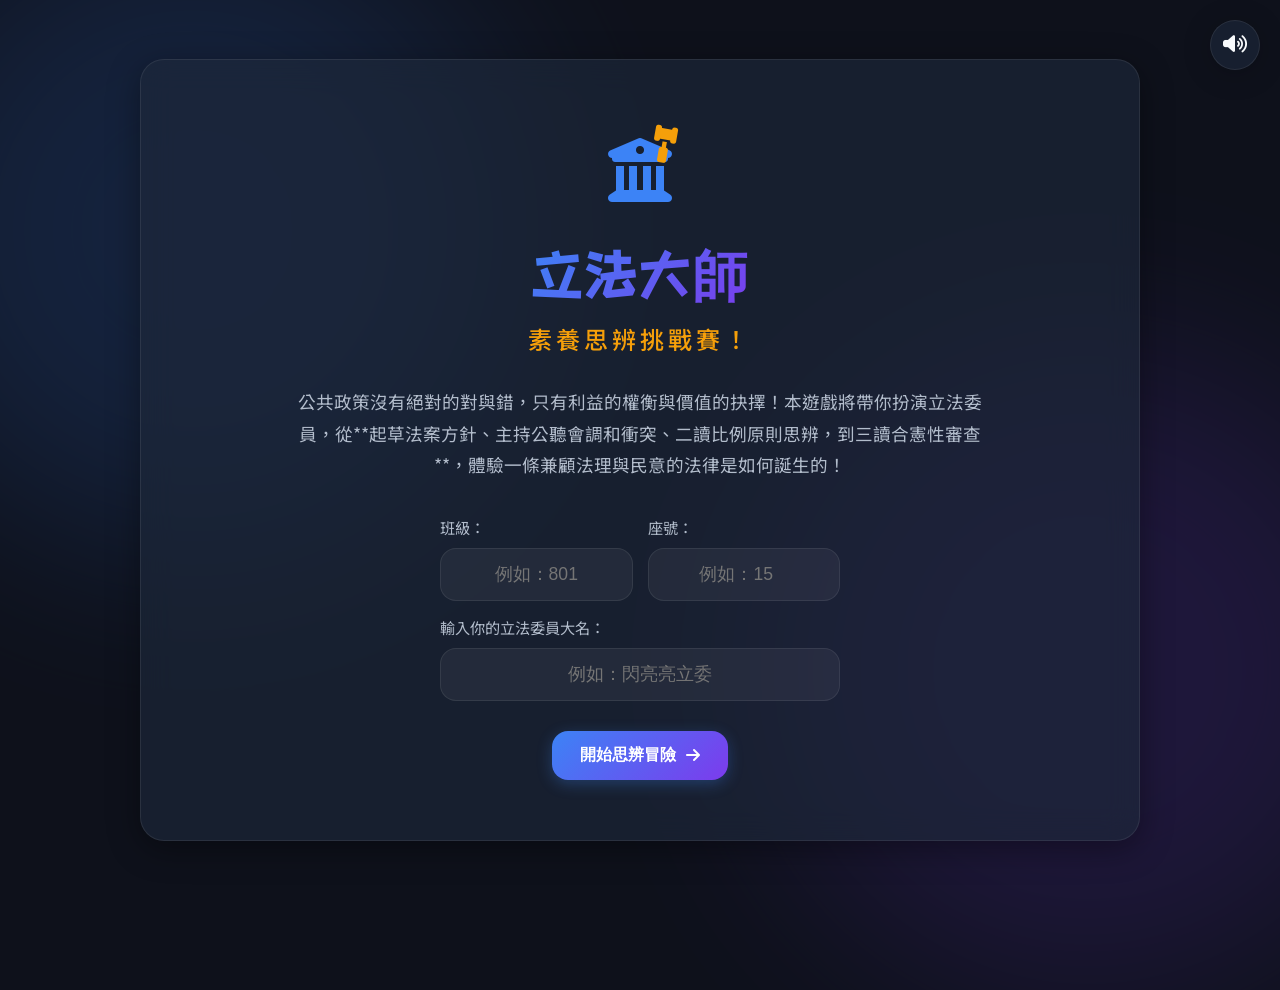
==== commit 847ff80c: "Upgraded to Advanced Competency-Based Mode with policy trade-offs, public hearings, proportionality " ====
--- a/index.html
+++ b/index.html
@@ -3,7 +3,7 @@
 <head>
   <meta charset="UTF-8">
   <meta name="viewport" content="width=device-width, initial-scale=1.0">
-  <title>法案奇幻冒險：三讀闖關大作戰！</title>
+  <title>立法大師：素養思辨挑戰賽！</title>
   <!-- Google Fonts -->
   <link rel="preconnect" href="https://fonts.googleapis.com">
   <link rel="preconnect" href="https://fonts.gstatic.com" crossorigin>
@@ -33,6 +33,26 @@
           <i class="fas fa-scroll"></i>
           <span id="hud-bill-title">未選擇法案</span>
         </div>
+        
+        <!-- Stakeholder Satisfaction HUD -->
+        <div class="stakeholders-hud" id="stakeholders-hud">
+          <div class="st-item student" title="學生的滿意度">
+            <span class="st-label"><i class="fas fa-child"></i> 學生</span>
+            <div class="st-bar"><div class="st-fill" id="st-fill-student" style="width: 50%;"></div></div>
+            <span class="st-val" id="st-val-student">50%</span>
+          </div>
+          <div class="st-item parent" title="家長的滿意度">
+            <span class="st-label"><i class="fas fa-user-friends"></i> 家長</span>
+            <div class="st-bar"><div class="st-fill" id="st-fill-parent" style="width: 50%;"></div></div>
+            <span class="st-val" id="st-val-parent">50%</span>
+          </div>
+          <div class="st-item teacher" title="教師的滿意度">
+            <span class="st-label"><i class="fas fa-chalkboard-teacher"></i> 教師</span>
+            <div class="st-bar"><div class="st-fill" id="st-fill-teacher" style="width: 50%;"></div></div>
+            <span class="st-val" id="st-val-teacher">50%</span>
+          </div>
+        </div>
+
         <div class="character-badge">
           <img id="hud-char-avatar" src="" alt="角色頭像" class="hidden">
           <span id="hud-char-name">訪客</span>
@@ -46,23 +66,23 @@
         </div>
         <div class="step-node active" data-step="0">
           <div class="node-circle"><i class="fas fa-file-signature"></i></div>
-          <span class="node-label">提案/一讀</span>
+          <span class="node-label">起草/提案</span>
         </div>
         <div class="step-node" data-step="1">
           <div class="node-circle"><i class="fas fa-users-cog"></i></div>
-          <span class="node-label">委員會審查</span>
+          <span class="node-label">委員會公聽會</span>
         </div>
         <div class="step-node" data-step="2">
           <div class="node-circle"><i class="fas fa-vote-yea"></i></div>
-          <span class="node-label">二讀表決</span>
+          <span class="node-label">二讀比例原則</span>
         </div>
         <div class="step-node" data-step="3">
           <div class="node-circle"><i class="fas fa-gavel"></i></div>
-          <span class="node-label">三讀敲槌</span>
+          <span class="node-label">三讀合憲審查</span>
         </div>
         <div class="step-node" data-step="4">
           <div class="node-circle"><i class="fas fa-signature"></i></div>
-          <span class="node-label">總統公布</span>
+          <span class="node-label">公布/覆議</span>
         </div>
       </div>
     </header>
@@ -77,11 +97,11 @@
             <i class="fas fa-gavel logo-gavel"></i>
             <i class="fas fa-university logo-court"></i>
           </div>
-          <h1>法案奇幻冒險</h1>
-          <h2>三讀闖關大作戰！</h2>
+          <h1>立法大師</h1>
+          <h2>素養思辨挑戰賽！</h2>
         </div>
         <p class="intro-desc">
-          你知道一條法律是怎麼誕生的嗎？從提案、審查、激烈辯論、表決到公布，每一個步驟都充滿挑戰！現在就化身立法小尖兵，帶領你的法案闖過「三讀」重重難關，成功讓它成為正式法律吧！
+          公共政策沒有絕對的對與錯，只有利益的權衡與價值的抉擇！本遊戲將帶你扮演立法委員，從**起草法案方針、主持公聽會調和衝突、二讀比例原則思辨，到三讀合憲性審查**，體驗一條兼顧法理與民意的法律是如何誕生的！
         </p>
         <div class="form-group-row">
           <div class="form-group-item">
@@ -98,13 +118,13 @@
           <input type="text" id="player-name-input" placeholder="例如：閃亮亮立委" maxlength="10">
         </div>
         <button id="btn-start-game" class="btn btn-primary btn-pulse">
-          開始冒險 <i class="fas fa-arrow-right"></i>
+          開始思辨冒險 <i class="fas fa-arrow-right"></i>
         </button>
       </div>
 
       <!-- 1. Selection Screen -->
       <div class="screen" id="screen-select">
-        <h3 class="screen-title">第一步：選擇你的法案與角色</h3>
+        <h3 class="screen-title">選擇你要推動的法規主題與立法角色</h3>
         
         <!-- Character Selection -->
         <div class="selection-section">
@@ -122,7 +142,7 @@
                 <i class="fas fa-graduation-cap avatar-icon icon-ray"></i>
               </div>
               <h5>阿光 (正義小法官)</h5>
-              <p>精通憲法與法規的智慧少年，最講求程序正義與文字嚴謹度。</p>
+              <p>精通憲法與法規的智慧少年，最講求程序正義與法理嚴謹度。</p>
             </div>
             <div class="select-card character-card" data-char="wah">
               <div class="card-image-placeholder">
@@ -141,17 +161,17 @@
             <div class="select-card bill-card active" data-bill="homework">
               <div class="bill-icon-box"><i class="fas fa-book-open"></i></div>
               <h5>「中小學禁止週末作業條例」</h5>
-              <p>主打週末讓學生充分休息，提升週一上課專注度與自主學習力。</p>
+              <p>思辨核心：學生自主休息權 v.s. 學校教學自主權與家長教育參與權。</p>
             </div>
             <div class="select-card bill-card" data-bill="lunch">
               <div class="bill-icon-box"><i class="fas fa-cookie-bite"></i></div>
               <h5>「營養午餐全面加糖與點心法案」</h5>
-              <p>推動營養午餐增設美味甜點與飲料區，增加學生上學的小確幸。</p>
+              <p>思辨核心：學生飲食幸福權與選擇權 v.s. 健康發育權與學校財政負擔。</p>
             </div>
             <div class="select-card bill-card" data-bill="green">
               <div class="bill-icon-box"><i class="fas fa-leaf"></i></div>
               <h5>「校園綠能與垃圾減量推廣法」</h5>
-              <p>強制校園設置太陽能板及推行無紙化，並限制一次性塑膠餐具。</p>
+              <p>思辨核心：環境保護與世代公共利益 v.s. 師生生活便利權與高額建置成本。</p>
             </div>
           </div>
         </div>
@@ -161,20 +181,30 @@
         </button>
       </div>
 
-      <!-- 2. Stage 1: Proposal & First Reading -->
+      <!-- 2. Stage 1: Drafting, Proposal & First Reading -->
       <div class="screen" id="screen-stage1">
-        <h3 class="screen-title">第一關：法案起跑！連署與一讀會</h3>
+        <h3 class="screen-title">第一關：法案政策起草與一讀會</h3>
         
         <div class="stage-intro-card">
           <p>
-            <strong>【提案與一讀知識】</strong><br>
-            在台灣，立法委員提案需要有 **15 位以上的立委共同連署** 才能成立。
-            提案成立後，會送入立法院院會進行**「一讀會」**，朗讀標題後送交委員會審查。
-          </p>
-        </div>
-
-        <!-- Mini Game: Signature Collection -->
-        <div class="minigame-box" id="sig-game-container">
+            <strong>【起草方針與連署】</strong><br>
+            立法的第一步是「起草法案方針」。不同的條文設計，會對**學生、家長、教師**造成不同程度的影響。起草完畢後，需獲得 **15位以上立委共同連署** 才能正式向院會提案！
+          </p>
+        </div>
+
+        <!-- Step A: Drafting Choices -->
+        <div class="minigame-box" id="drafting-game-container">
+          <h4>任務 1：決定您的法案起草方針</h4>
+          <p class="game-instruction">請點選一個符合您政策理念的起草方針（這將決定初始的三方滿意度）：</p>
+          
+          <div class="drafting-options-grid" id="drafting-options-container">
+            <!-- Dynamic choices based on selected bill -->
+          </div>
+        </div>
+
+        <!-- Step B: Signature Collection (Active after choice) -->
+        <div class="minigame-box hidden" id="sig-game-container">
+          <h4>任務 2：徵求立法委員連署提案</h4>
           <div class="game-hud-bar">
             <div class="hud-item"><i class="fas fa-users"></i> 已連署人數: <span id="sig-count" class="counter-highlight">0</span> / 15</div>
             <div class="hud-item"><i class="fas fa-clock"></i> 剩餘時間: <span id="sig-timer">15</span> 秒</div>
@@ -184,9 +214,7 @@
             <p><i class="fas fa-info-circle animate-bounce"></i> 快速點擊畫面上飄浮的「立委支持信件」，收集 15 個連署簽名吧！</p>
           </div>
           
-          <!-- Signature Bubble Area -->
           <div class="sig-play-area" id="sig-play-area">
-            <!-- Dynamic bubbles will be added here -->
             <div class="start-overlay" id="sig-start-overlay">
               <button id="btn-start-sig" class="btn btn-secondary">點此開始收集簽名</button>
             </div>
@@ -203,18 +231,14 @@
           <div class="gavel-interactive-area">
             <div class="gavel-wrapper" id="gavel-anim-s1">
               <svg class="gavel-svg" viewBox="0 0 100 100">
-                <!-- Hammer head -->
                 <rect x="25" y="30" width="30" height="16" rx="4" fill="#8B4513" stroke="#D4AF37" stroke-width="2"/>
                 <rect x="22" y="27" width="6" height="22" rx="2" fill="#D4AF37"/>
                 <rect x="52" y="27" width="6" height="22" rx="2" fill="#D4AF37"/>
-                <!-- Handle -->
                 <rect x="40" y="46" width="8" height="40" rx="3" fill="#A0522D"/>
                 <circle cx="44" cy="84" r="5" fill="#8B4513"/>
-                <!-- Base block -->
                 <ellipse cx="60" cy="85" rx="25" ry="10" fill="#CD853F" stroke="#8B4513" stroke-width="2"/>
                 <ellipse cx="60" cy="81" rx="25" ry="10" fill="#DEB887"/>
               </svg>
-              <!-- Strike splash visual effect -->
               <div class="gavel-spark" id="gavel-spark-s1"></div>
             </div>
             <p class="gavel-instruction">點擊議事槌敲擊桌面，完成一讀送交審查！</p>
@@ -231,53 +255,39 @@
         </div>
       </div>
 
-      <!-- 3. Stage 2: Committee Review -->
+      <!-- 3. Stage 2: Committee & Stakeholder Public Hearing -->
       <div class="screen" id="screen-stage2">
-        <h3 class="screen-title">第二關：深入探討！委員會審查與協商</h3>
+        <h3 class="screen-title">第二關：利益衝突調和！委員會與公聽會審查</h3>
         
         <div class="stage-intro-card">
           <p>
-            <strong>【委員會審查與黨團協商知識】</strong><br>
-            法案送交委員會後，會由相關委員會的委員進行逐條審查、召開公聽會聽取意見。
-            若朝野政黨意見分歧，會進行**「黨團協商」**以化解僵局。
-          </p>
-        </div>
-
-        <!-- Game PART A: Card Sorting -->
-        <div class="minigame-box" id="sorting-game-container">
-          <h4>任務 1：整理委員會公聽會的正反意見</h4>
-          <p class="game-instruction">將下方的意見卡拖曳（或點擊）分類至 **「支持此法案的觀點」** 或 **「反對此法案的觀點」** 框框中。</p>
-          
-          <div class="sorting-playfield">
-            <!-- Left Bucket -->
-            <div class="sorting-bucket" id="bucket-support" data-target="support">
-              <div class="bucket-header support"><i class="fas fa-thumbs-up"></i> 贊成意見</div>
-              <div class="bucket-slots" id="support-slots"></div>
-            </div>
-
-            <!-- Middle Cards Deck -->
-            <div class="sorting-deck" id="sorting-deck">
-              <!-- Dynamic Cards will be rendered here -->
-            </div>
-
-            <!-- Right Bucket -->
-            <div class="sorting-bucket" id="bucket-oppose" data-target="oppose">
-              <div class="bucket-header oppose"><i class="fas fa-thumbs-down"></i> 反對意見</div>
-              <div class="bucket-slots" id="oppose-slots"></div>
-            </div>
-          </div>
-          
-          <div class="sorting-feedback" id="sorting-feedback"></div>
-        </div>
-
-        <!-- Game PART B: Party Caucus Slider (Hidden until Card Sorting complete) -->
+            <strong>【委員會與公聽會審查】</strong><br>
+            法案進入委員會後，必須召開「公聽會」，邀請**學生代表、家長代表、教師代表**列席表達意見。
+            身為法案起草人，您必須面對他們的犀利質疑，做出最能調和利益的**修正案抉擇**！若某方支持度過低，可能會導致朝野黨團協商陷入僵局！
+          </p>
+        </div>
+
+        <!-- Stakeholder Hearing Panel -->
+        <div class="minigame-box" id="hearing-game-container">
+          <h4>任務 1：召開公聽會！答覆各界代表質疑</h4>
+          
+          <div class="hearing-workspace" id="hearing-workspace">
+            <!-- Active stakeholder dialogue will render here dynamically -->
+          </div>
+          
+          <div class="hearing-options-panel" id="hearing-options-container">
+            <!-- Options to reply will render here dynamically -->
+          </div>
+        </div>
+
+        <!-- Party Caucus Negotiation (Unlocked after hearing) -->
         <div class="minigame-box hidden" id="negotiation-game-container">
           <h4>任務 2：朝野黨團協商！尋求政黨共識</h4>
           <p class="game-instruction">法案在委員會中被政黨爭執不下！拉動拉桿調整三方政黨的「讓步值」，讓三個指針都重疊在發光的「共識區」，即可通過協商！</p>
           
           <div class="negotiation-workspace">
             <div class="party-control">
-              <label for="slider-party-a"><i class="fas fa-square-full party-icon-blue"></i> 藍天黨 (注重管理與可行性)</label>
+              <label for="slider-party-a"><i class="fas fa-square-full party-icon-blue"></i> 藍天黨 (注重行政執行可行性)</label>
               <div class="slider-wrapper">
                 <input type="range" id="slider-party-a" min="0" max="100" value="20">
                 <span class="value-display" id="val-party-a">20%</span>
@@ -285,7 +295,7 @@
             </div>
 
             <div class="party-control">
-              <label for="slider-party-b"><i class="fas fa-square-full party-icon-green"></i> 綠地黨 (注重學生權利與進步)</label>
+              <label for="slider-party-b"><i class="fas fa-square-full party-icon-green"></i> 綠地黨 (注重學生表意與自主權)</label>
               <div class="slider-wrapper">
                 <input type="range" id="slider-party-b" min="0" max="100" value="80">
                 <span class="value-display" id="val-party-b">80%</span>
@@ -293,7 +303,7 @@
             </div>
 
             <div class="party-control">
-              <label for="slider-party-c"><i class="fas fa-square-full party-icon-yellow"></i> 陽光黨 (注重社會配套與平衡)</label>
+              <label for="slider-party-c"><i class="fas fa-square-full party-icon-yellow"></i> 陽光黨 (注重配套輔導與社會平衡)</label>
               <div class="slider-wrapper">
                 <input type="range" id="slider-party-c" min="0" max="100" value="50">
                 <span class="value-display" id="val-party-c">50%</span>
@@ -301,7 +311,7 @@
             </div>
 
             <div class="negotiation-target-zone">
-              <div class="target-glow-zone"></div>
+              <div class="target-glow-zone" id="target-glow-zone"></div>
               <div class="pointer pointer-a" id="ptr-party-a"></div>
               <div class="pointer pointer-b" id="ptr-party-b"></div>
               <div class="pointer pointer-c" id="ptr-party-c"></div>
@@ -318,28 +328,28 @@
         </div>
       </div>
 
-      <!-- 4. Stage 3: Second Reading (Voting Board) -->
+      <!-- 4. Stage 3: Second Reading (Proportionality Principle Debate) -->
       <div class="screen" id="screen-stage3">
-        <h3 class="screen-title">第三關：決戰二讀會！公民知識大問答與表決</h3>
+        <h3 class="screen-title">第三關：二讀會大辯論！憲法比例原則之思辨</h3>
         
         <div class="stage-intro-card">
           <p>
-            <strong>【二讀會與表決知識】</strong><br>
-            **二讀會是法案審議最關鍵的階段！** 會在此進行廣泛討論、逐條討論，並針對爭議條文進行逐條表決。
-            立法院共有 **113 席立法委員**，法案表決必須獲得**出席委員過半數**的贊成票才能通過！
+            <strong>【二讀會與比例原則】</strong><br>
+            二讀會是法案審查最關鍵、辯論最激烈的階段！立委們會就法案的合理性進行攻防。
+            根據**中華民國憲法第 23 條（比例原則）**，國家限制人民權利時，必須符合「目的正當性」、「手段適合性」、「限制必要性（最小侵害）」與「衡平性」。請為您的法規做出最符合憲法精神的法理辯護！
           </p>
         </div>
 
         <div class="stage3-split-layout">
-          <!-- Left: Quiz Section (To convince legislators) -->
+          <!-- Left: Proportionality Quiz -->
           <div class="quiz-panel">
             <div class="panel-header">
-              <i class="fas fa-comments"></i> 說服游離票立委（答題挑戰）
+              <i class="fas fa-balance-scale"></i> 院會大辯論：比例原則答辯
             </div>
             <div class="quiz-box">
               <div class="question-header">
                 <span class="question-number" id="quiz-q-num">第 1 / 3 題</span>
-                <span class="legislator-avatar-hud"><i class="fas fa-user-tie"></i> 游離立委聽證中</span>
+                <span class="legislator-avatar-hud"><i class="fas fa-user-tie"></i> 院會現場辯論中</span>
               </div>
               <p class="question-text" id="quiz-question">讀取中...</p>
               <div class="quiz-options" id="quiz-options-container">
@@ -354,7 +364,7 @@
           <!-- Right: Visual Voting Board -->
           <div class="voting-panel">
             <div class="panel-header">
-              <i class="fas fa-desktop"></i> 立法院議場表決板 (113 席)
+              <i class="fas fa-desktop"></i> 立法院院會表決器 (113 席)
             </div>
             <div class="voting-hud-stats">
               <div class="vote-stat support"><span class="label">贊成</span><span class="count" id="vote-count-yes">0</span></div>
@@ -376,7 +386,7 @@
         <div class="voting-action-overlay hidden" id="voting-trigger-overlay">
           <div class="overlay-content">
             <h4><i class="fas fa-exclamation-triangle"></i> 二讀廣泛討論結束，準備表決！</h4>
-            <p>你已成功爭取到多位立委的支持。現在，請點擊按鈕，啟動院會電子表決器！</p>
+            <p>你已成功使用憲法比例原則完成法理答辯。現在，請點擊按鈕，啟動院會電子表決器！</p>
             <button id="btn-start-electronic-vote" class="btn btn-success btn-large btn-pulse">
               <i class="fas fa-play"></i> 按下表決鈕！
             </button>
@@ -390,32 +400,44 @@
         </div>
       </div>
 
-      <!-- 5. Stage 4: Third Reading (Gavel & Spelling Check) -->
+      <!-- 5. Stage 4: Third Reading (Constitutionality Review) -->
       <div class="screen" id="screen-stage4">
-        <h3 class="screen-title">第四關：最後把關！三讀會字句校對與敲槌</h3>
+        <h3 class="screen-title">第四關：三讀會把關！法律合憲性審查</h3>
         
         <div class="stage-intro-card">
           <p>
-            <strong>【三讀會知識】</strong><br>
-            三讀會是立法程序的最後一關。除非法案內容發現互相牴觸，或與憲法、其他法律相牴觸，否則**只能進行「文字修正」**，不能變更原意。
-            三讀會表決通過後，立法院長會敲下議事槌，宣布法案三讀通過！
-          </p>
-        </div>
-
-        <!-- Spelling Mini-game -->
-        <div class="minigame-box" id="proofread-game-container">
-          <h4>任務：法案文字最終校對</h4>
-          <p class="game-instruction">為了確保法律嚴謹，請找出下方草案條文中 **2 個寫錯的錯字或不當用詞**，點擊它們來完成文字修正！</p>
+            <strong>【三讀與合憲性審查】</strong><br>
+            三讀會是立法程序的最後一關。除非發現法案條文與**「憲法」或「其他上位法律」**相牴觸，否則只能做文字修正。
+            天啊！在最後關頭，法制作業人員發現草案中居然包含了一條**「違背憲法基本權利（人身自由）」或「權限逾越」的嚴重違憲條款**！請找出該段條文並予以修正，以避免未來被宣告違憲無效！
+          </p>
+        </div>
+
+        <!-- Constitutionality Quiz -->
+        <div class="minigame-box" id="constitution-game-container">
+          <h4>任務：找出違憲條款並進行修正</h4>
+          <p class="game-instruction">請閱讀下方草案，**點擊該段具有違憲疑慮的紅色下底線文字**，並選擇正確的修正條文：</p>
           
           <div class="proofread-paper">
             <h4 class="paper-bill-title" id="proofread-bill-title">草案標題</h4>
             <div class="paper-content" id="proofread-bill-content">
-              <!-- Dynamic content based on bill with inline wrong words -->
-            </div>
-          </div>
+              <!-- Dynamic content based on bill with inline unconstitutional clause -->
+            </div>
+          </div>
+          
           <div class="proofread-hud">
-            <div>已修正錯字：<span id="proofread-corrected-count" class="counter-highlight">0</span> / 2</div>
+            <div>審查狀態：<span id="proofread-corrected-count" class="counter-highlight">未修正</span></div>
             <div class="proofread-feedback" id="proofread-feedback"></div>
+          </div>
+
+          <!-- Dialog popup for replacement -->
+          <div class="constitution-modal hidden" id="constitution-modal">
+            <div class="modal-content">
+              <h5>⚖️ 違憲條款修正案抉擇</h5>
+              <p id="constitution-typo-explain">本段條文限制了自由，且處罰手段違背了法官保留原則與職權限制...</p>
+              <div class="modal-options" id="constitution-modal-options">
+                <!-- Replacement choices will be generated here -->
+              </div>
+            </div>
           </div>
         </div>
 
@@ -423,25 +445,21 @@
         <div class="ceremony-box hidden" id="third-reading-ceremony">
           <h4><i class="fas fa-university"></i> 立法院院會：三讀敲槌儀式</h4>
           <p class="announcement">
-            「本案經三讀會條文整理完竣。現在進行最後表決……表決結果贊成多數！本案通過！<br>
-            <span class="gavel-shout">《<span id="ceremony-bill-title-s4">法案名稱</span>》三讀通過！》</span>」
+            「本案經三讀會條文合憲修正整理完竣。現在進行最後表決……表決結果贊成多數！本案通過！<br>
+            <span class="gavel-shout">《<span id="ceremony-bill-title-s4">法案名稱</span>》三讀通過！》</span> turn 」
           </p>
           
           <div class="gavel-interactive-area">
             <div class="gavel-wrapper" id="gavel-anim-s4">
               <svg class="gavel-svg" viewBox="0 0 100 100">
-                <!-- Hammer head -->
                 <rect x="25" y="30" width="30" height="16" rx="4" fill="#8B4513" stroke="#D4AF37" stroke-width="2"/>
                 <rect x="22" y="27" width="6" height="22" rx="2" fill="#D4AF37"/>
                 <rect x="52" y="27" width="6" height="22" rx="2" fill="#D4AF37"/>
-                <!-- Handle -->
                 <rect x="40" y="46" width="8" height="40" rx="3" fill="#A0522D"/>
                 <circle cx="44" cy="84" r="5" fill="#8B4513"/>
-                <!-- Base block -->
                 <ellipse cx="60" cy="85" rx="25" ry="10" fill="#CD853F" stroke="#8B4513" stroke-width="2"/>
                 <ellipse cx="60" cy="81" rx="25" ry="10" fill="#DEB887"/>
               </svg>
-              <!-- Strike splash visual effect -->
               <div class="gavel-spark" id="gavel-spark-s4"></div>
             </div>
             <p class="gavel-instruction">點擊議事槌敲擊桌面，完成三讀通過！</p>
@@ -458,36 +476,36 @@
         </div>
       </div>
 
-      <!-- 6. Stage 5: Veto Challenge (覆議機制) -->
+      <!-- 6. Stage 5: Veto Challenge & Policy Defense -->
       <div class="screen" id="screen-stage5">
-        <h3 class="screen-title">第五關：終極試煉！總統公布與行政院覆議挑戰</h3>
+        <h3 class="screen-title">第五關：行政院覆議案！政策辯護決策</h3>
         
         <div class="stage-intro-card">
           <p>
-            <strong>【總統公布與覆議知識】</strong><br>
-            立法院通過的法律，會送交總統及行政院。**總統應於收到後 10 日內公布之**。<br>
-            但如果行政院認為法案「窒礙難行」，經總統核可後，可在 10 日內移請立法院**「覆議」**（重新審議）。
-            此時立法院必須在限期內表決，如果**全體委員過半數（57 席以上）維持原案**，行政院長就必須接受該法律！
-          </p>
-        </div>
-
-        <!-- Narrative Card -->
+            <strong>【行政院覆議與決策】</strong><br>
+            行政院收到法案後，認為執行上極度窒礙難行，移請立法院覆議。
+            面對行政院的退回，身為提案委員，你必須做出**關鍵性的答辯回應**。若您選擇強硬拒絕或完全妥協，會對民意支持度與表決結果產生不同的後果！
+          </p>
+        </div>
+
+        <!-- Veto Defense Choice -->
         <div class="veto-alert-box" id="veto-alert-container">
           <div class="alert-icon"><i class="fas fa-exclamation-triangle"></i></div>
           <h4>🚨 行政院提出「覆議」！</h4>
           <p class="alert-message">
-            行政院召開臨時會議，認為你的法案 <span class="highlight-text-underline" id="veto-bill-title">法案名稱</span> 在執行上面臨巨大困難，經總統核可，決定退回立法院要求重新審議（覆議）！
-          </p>
-          <p>立法院必須立刻召開全院委員會，重新對原法案進行投票。我們必須在時限內凝聚立委意志，維持原案！</p>
-          <button id="btn-start-veto-game" class="btn btn-warning btn-pulse">
-            接受覆議投票挑戰！
-          </button>
-        </div>
-
-        <!-- Rapid Clicks Mini-game -->
+            行政院指出，該法案在實務執行上涉及極高的人力編制與財政預算，經總統核可後，決定移請立法院「覆議」！
+          </p>
+          <p class="game-instruction">身為提案主導者，請選擇您的應對與辯護策略：</p>
+          
+          <div class="veto-options-panel" id="veto-options-container">
+            <!-- Dynamic choices will be rendered here based on bill -->
+          </div>
+        </div>
+
+        <!-- Rapid Clicks Mini-game (Difficulty based on decision) -->
         <div class="minigame-box hidden" id="veto-game-container">
-          <h4>任務：凝聚意志，維持原案表決！</h4>
-          <p class="game-instruction"><i class="fas fa-mouse-pointer animate-ping"></i> **快速狂點按鈕** 爭取贊成票！在 8 秒內獲得 **57 張以上贊成票** 來維持原法案！</p>
+          <h4>任務：全院表決！維持原案投票戰</h4>
+          <p class="game-instruction" id="veto-game-instruction">快速狂點按鈕以獲得足夠贊成票！</p>
           
           <div class="veto-game-hud">
             <div class="progress-bar-container">
@@ -510,24 +528,23 @@
           </div>
         </div>
 
-        <!-- Outro Story (Hidden until challenge done) -->
+        <!-- Outro Story (Success) -->
         <div class="ceremony-box hidden" id="veto-success-box">
           <div class="celebration-icon"><i class="fas fa-award"></i></div>
           <h4>🎉 挑戰成功！覆議維持原案！</h4>
           <p>
-            立法院全體委員過半數維持原案，覆議案不成立！行政院長必須接受並執行該法律。<br>
-            總統隨即在 10 日內，正式公布該法案！
+            立法院全體委員過半數維持原案，覆議案不成立！行政院長必須接受該法律。總統正式公布，自公布日起算第三日發生效力！
           </p>
           <button id="btn-to-certificate" class="btn btn-success">
             查看法案發布證書 <i class="fas fa-scroll"></i>
           </button>
         </div>
 
-        <!-- Outro Story Veto Fails (In case they fail) -->
+        <!-- Outro Story (Fail) -->
         <div class="ceremony-box hidden" id="veto-fail-box">
           <div class="fail-icon"><i class="fas fa-times-circle"></i></div>
-          <h4>❌ 覆議挑戰失敗！</h4>
-          <p>
+          <h4>❌ 覆議表決未通過！</h4>
+          <p id="veto-fail-message">
             很遺憾，沒能在時限內凝聚足夠的立委席次（未達過半數 57 票）。原法案失效！
           </p>
           <button id="btn-restart-veto" class="btn btn-secondary">
@@ -543,23 +560,39 @@
             <div class="cert-header">
               <i class="fas fa-university cert-logo"></i>
               <h3>中華民國立法院</h3>
-              <h4>法律通過與公布證書</h4>
+              <h4>素養立法大師認證證書</h4>
             </div>
             
             <div class="cert-body">
-              <p class="cert-text-intro">茲證明由立法委員</p>
+              <p class="cert-text-intro">茲證明立法委員</p>
               <h2 class="cert-player-name" id="cert-player-name">訪客委員</h2>
-              <p class="cert-text-intro">所提出與極力推動之法律案：</p>
+              <p class="cert-text-intro">在推動以下法規案中，展現卓越之利益調和與法理思辨素養：</p>
               <h1 class="cert-bill-title" id="cert-bill-title">《草案標題》</h1>
+              
+              <div class="cert-evaluation-grid">
+                <div class="eval-card">
+                  <div class="eval-title"><i class="fas fa-balance-scale"></i> 利益平衡度</div>
+                  <div class="eval-stat" id="cert-balance-score">良好</div>
+                </div>
+                <div class="eval-card">
+                  <div class="eval-title"><i class="fas fa-scroll"></i> 比例原則思辨</div>
+                  <div class="eval-stat" id="cert-proportionality-score">3 / 3 題</div>
+                </div>
+                <div class="eval-card">
+                  <div class="eval-title"><i class="fas fa-gavel"></i> 合憲性修正</div>
+                  <div class="eval-stat">完成</div>
+                </div>
+              </div>
+
               <p class="cert-desc">
-                歷經立法院提案連署、一讀審查、委員會專業討論、朝野黨團協商，並於院會二讀逐條辯論暨表決通過、三讀會字句修正，克復行政院覆議挑戰。全案符合憲法立法程序，由總統正式公布，自公布日起算第三日發生效力！
+                本法案歷經起草、公聽會利益調和、朝野黨團協商，並於二讀會中針對比例原則完成答辯表決通過、三讀會進行違憲條款修正。全案符合憲法民主立法程序，特頒此證以茲鼓勵其公民素養思辨之表現！
               </p>
             </div>
 
             <div class="cert-footer">
               <div class="cert-sign">
                 <span class="label">立法院長</span>
-                <span class="sign-name">游 戲 院 長 <span class="seal">印</span></span>
+                <span class="sign-name">遊 戲 院 長 <span class="seal">印</span></span>
               </div>
               <div class="cert-date">
                 中華民國 <span id="cert-date-year">115</span> 年 <span id="cert-date-month">6</span> 月 <span id="cert-date-day">21</span> 日
@@ -576,13 +609,13 @@
 
         <div class="certificate-actions">
           <button id="btn-print-certificate" class="btn btn-secondary">
-            <i class="fas fa-camera"></i> 螢幕截圖存檔
+            <i class="fas fa-camera"></i> 另存 PDF 或列印
           </button>
           <button id="btn-restart-all" class="btn btn-primary">
             再玩一次，挑戰其他法案 <i class="fas fa-redo"></i>
           </button>
         </div>
-        <p class="cert-print-tip"><i class="fas fa-info-circle"></i> 提示：您可以按鍵盤上的 `Ctrl + P` (或 Mac 上的 `Cmd + P`) 將證書另存為 PDF 唷！</p>
+        <p class="cert-print-tip"><i class="fas fa-info-circle"></i> 提示：您可以將證書另存為 PDF 檔案提交給公民科老師唷！</p>
       </div>
 
     </section>
--- a/style.css
+++ b/style.css
@@ -1401,6 +1401,337 @@
 @keyframes spin {
   0% { transform: rotate(0deg); }
   100% { transform: rotate(360deg); }
+}
+
+/* Stakeholder HUD Styles */
+.stakeholders-hud {
+  display: flex;
+  gap: 15px;
+  background: rgba(255, 255, 255, 0.04);
+  border: 1px solid var(--card-border);
+  padding: 6px 15px;
+  border-radius: 50px;
+  align-items: center;
+}
+
+.st-item {
+  display: flex;
+  align-items: center;
+  gap: 6px;
+  font-size: 0.75rem;
+}
+
+.st-label {
+  font-weight: 700;
+  color: var(--text-muted);
+  display: flex;
+  align-items: center;
+  gap: 4px;
+}
+
+.st-bar {
+  width: 45px;
+  height: 6px;
+  background: rgba(255, 255, 255, 0.1);
+  border-radius: 3px;
+  overflow: hidden;
+}
+
+.st-fill {
+  height: 100%;
+  border-radius: 3px;
+  transition: width 0.5s cubic-bezier(0.25, 0.8, 0.25, 1);
+}
+
+.student .st-fill { background: hsl(200, 90%, 55%); }
+.parent .st-fill { background: hsl(30, 95%, 55%); }
+.teacher .st-fill { background: hsl(145, 80%, 45%); }
+
+.st-val {
+  font-family: var(--font-outfit);
+  font-weight: 600;
+  color: var(--text-light);
+  min-width: 28px;
+}
+
+/* Policy Drafting Option Cards */
+.drafting-options-grid {
+  display: flex;
+  flex-direction: column;
+  gap: 12px;
+  margin-top: 15px;
+}
+
+.draft-opt-card {
+  background: rgba(255, 255, 255, 0.02);
+  border: 1px solid var(--card-border);
+  border-radius: var(--border-radius-md);
+  padding: 18px 22px;
+  cursor: pointer;
+  transition: var(--transition-smooth);
+  display: flex;
+  flex-direction: column;
+  gap: 6px;
+  text-align: left;
+  position: relative;
+  overflow: hidden;
+}
+
+.draft-opt-card:hover {
+  background: rgba(255, 255, 255, 0.05);
+  border-color: rgba(255, 255, 255, 0.15);
+  transform: translateX(4px);
+}
+
+.draft-opt-card.selected {
+  border-color: var(--color-primary);
+  background: rgba(255, 255, 255, 0.06);
+  box-shadow: 0 0 15px var(--color-primary-glow);
+}
+
+.draft-opt-card.selected::before {
+  content: '';
+  position: absolute;
+  left: 0;
+  top: 0;
+  width: 4px;
+  height: 100%;
+  background: linear-gradient(to bottom, var(--color-primary), var(--color-secondary));
+}
+
+.draft-opt-title {
+  font-weight: 800;
+  font-size: 0.95rem;
+  color: var(--color-warning);
+}
+
+.draft-opt-desc {
+  font-size: 0.85rem;
+  line-height: 1.5;
+  color: var(--text-light);
+}
+
+.draft-opt-impact {
+  font-size: 0.72rem;
+  font-style: italic;
+  color: var(--text-muted);
+  display: flex;
+  gap: 15px;
+}
+
+.draft-opt-impact span i {
+  margin-right: 4px;
+}
+
+/* Public Hearing UI Styles */
+.hearing-workspace {
+  display: flex;
+  flex-direction: column;
+  gap: 15px;
+  margin-bottom: 20px;
+  background: rgba(0, 0, 0, 0.2);
+  padding: 20px;
+  border-radius: var(--border-radius-md);
+  border: 1px solid var(--card-border);
+}
+
+.stakeholder-bubble-box {
+  display: flex;
+  gap: 15px;
+  align-items: flex-start;
+  animation: scale-up 0.3s cubic-bezier(0.175, 0.885, 0.32, 1.15);
+}
+
+.sh-avatar {
+  width: 50px;
+  height: 50px;
+  border-radius: 50%;
+  background: rgba(255, 255, 255, 0.05);
+  border: 2px solid var(--color-primary);
+  display: flex;
+  justify-content: center;
+  align-items: center;
+  font-size: 1.5rem;
+}
+
+.sh-avatar.student { border-color: hsl(200, 90%, 55%); color: hsl(200, 90%, 55%); }
+.sh-avatar.parent { border-color: hsl(30, 95%, 55%); color: hsl(30, 95%, 55%); }
+.sh-avatar.teacher { border-color: hsl(145, 80%, 45%); color: hsl(145, 80%, 45%); }
+
+.sh-bubble {
+  flex: 1;
+  background: rgba(255, 255, 255, 0.05);
+  border: 1px solid var(--card-border);
+  padding: 15px 20px;
+  border-radius: 0 var(--border-radius-md) var(--border-radius-md) var(--border-radius-md);
+}
+
+.sh-name {
+  font-weight: 800;
+  font-size: 0.85rem;
+  color: var(--color-warning);
+  margin-bottom: 6px;
+}
+
+.sh-quote {
+  font-size: 0.92rem;
+  line-height: 1.6;
+  color: var(--text-light);
+}
+
+.hearing-options-panel {
+  display: flex;
+  flex-direction: column;
+  gap: 10px;
+}
+
+.hearing-opt-btn {
+  width: 100%;
+  padding: 12px 18px;
+  background: rgba(255, 255, 255, 0.03);
+  border: 1px solid var(--card-border);
+  border-radius: var(--border-radius-sm);
+  color: var(--text-light);
+  font-size: 0.88rem;
+  text-align: left;
+  cursor: pointer;
+  transition: var(--transition-smooth);
+}
+
+.hearing-opt-btn:hover {
+  background: rgba(255, 255, 255, 0.06);
+  border-color: var(--color-primary);
+  transform: translateX(4px);
+}
+
+/* Constitutionality Review Modal */
+.constitution-modal {
+  position: absolute;
+  top: 0;
+  left: 0;
+  width: 100%;
+  height: 100%;
+  background: rgba(13, 18, 30, 0.85);
+  z-index: 50;
+  display: flex;
+  justify-content: center;
+  align-items: center;
+  backdrop-filter: blur(4px);
+  animation: fade-in 0.3s ease-out;
+}
+
+.modal-content {
+  background: var(--bg-dark);
+  border: 2px solid var(--color-danger);
+  border-radius: var(--border-radius-md);
+  padding: 24px;
+  width: 90%;
+  max-width: 500px;
+  box-shadow: 0 10px 30px rgba(0, 0, 0, 0.5);
+  animation: scale-up 0.3s cubic-bezier(0.175, 0.885, 0.32, 1.2);
+}
+
+.modal-content h5 {
+  color: var(--color-danger);
+  font-size: 1.15rem;
+  font-weight: 800;
+  margin-bottom: 8px;
+  text-align: center;
+}
+
+.modal-content p {
+  font-size: 0.85rem;
+  line-height: 1.5;
+  color: var(--text-muted);
+  margin-bottom: 18px;
+  text-align: justify;
+}
+
+.modal-options {
+  display: flex;
+  flex-direction: column;
+  gap: 10px;
+}
+
+.modal-opt-btn {
+  width: 100%;
+  padding: 12px 18px;
+  background: rgba(255, 255, 255, 0.05);
+  border: 1px solid var(--card-border);
+  border-radius: var(--border-radius-sm);
+  color: var(--text-light);
+  font-size: 0.85rem;
+  text-align: left;
+  cursor: pointer;
+  transition: var(--transition-smooth);
+}
+
+.modal-opt-btn:hover {
+  background: rgba(255, 255, 255, 0.1);
+  border-color: var(--color-primary);
+}
+
+.modal-opt-btn.correct {
+  border-color: var(--color-success) !important;
+  color: var(--color-success) !important;
+  background: rgba(34, 197, 94, 0.1) !important;
+}
+
+/* Certificate Evaluation Grid */
+.cert-evaluation-grid {
+  display: grid;
+  grid-template-columns: repeat(3, 1fr);
+  gap: 15px;
+  margin: 25px 0;
+}
+
+.eval-card {
+  background: rgba(139, 69, 19, 0.04);
+  border: 1px solid rgba(139, 69, 19, 0.15);
+  padding: 15px 10px;
+  border-radius: var(--border-radius-sm);
+  text-align: center;
+}
+
+.eval-title {
+  font-size: 0.75rem;
+  color: #5c4033;
+  font-weight: bold;
+  margin-bottom: 5px;
+}
+
+.eval-stat {
+  font-size: 1.15rem;
+  font-weight: 800;
+  color: #8b4513;
+  font-family: var(--font-outfit);
+}
+
+/* Veto Option Buttons in Stage 5 */
+.veto-options-panel {
+  display: flex;
+  flex-direction: column;
+  gap: 10px;
+  margin-top: 15px;
+}
+
+.veto-opt-btn {
+  width: 100%;
+  padding: 15px;
+  background: rgba(255, 255, 255, 0.03);
+  border: 1px solid var(--card-border);
+  border-radius: var(--border-radius-sm);
+  color: var(--text-light);
+  font-size: 0.88rem;
+  text-align: left;
+  cursor: pointer;
+  transition: var(--transition-smooth);
+}
+
+.veto-opt-btn:hover {
+  background: rgba(255, 255, 255, 0.06);
+  border-color: var(--color-warning);
+  transform: translateX(4px);
 }
 
 /* Certificate Screen */
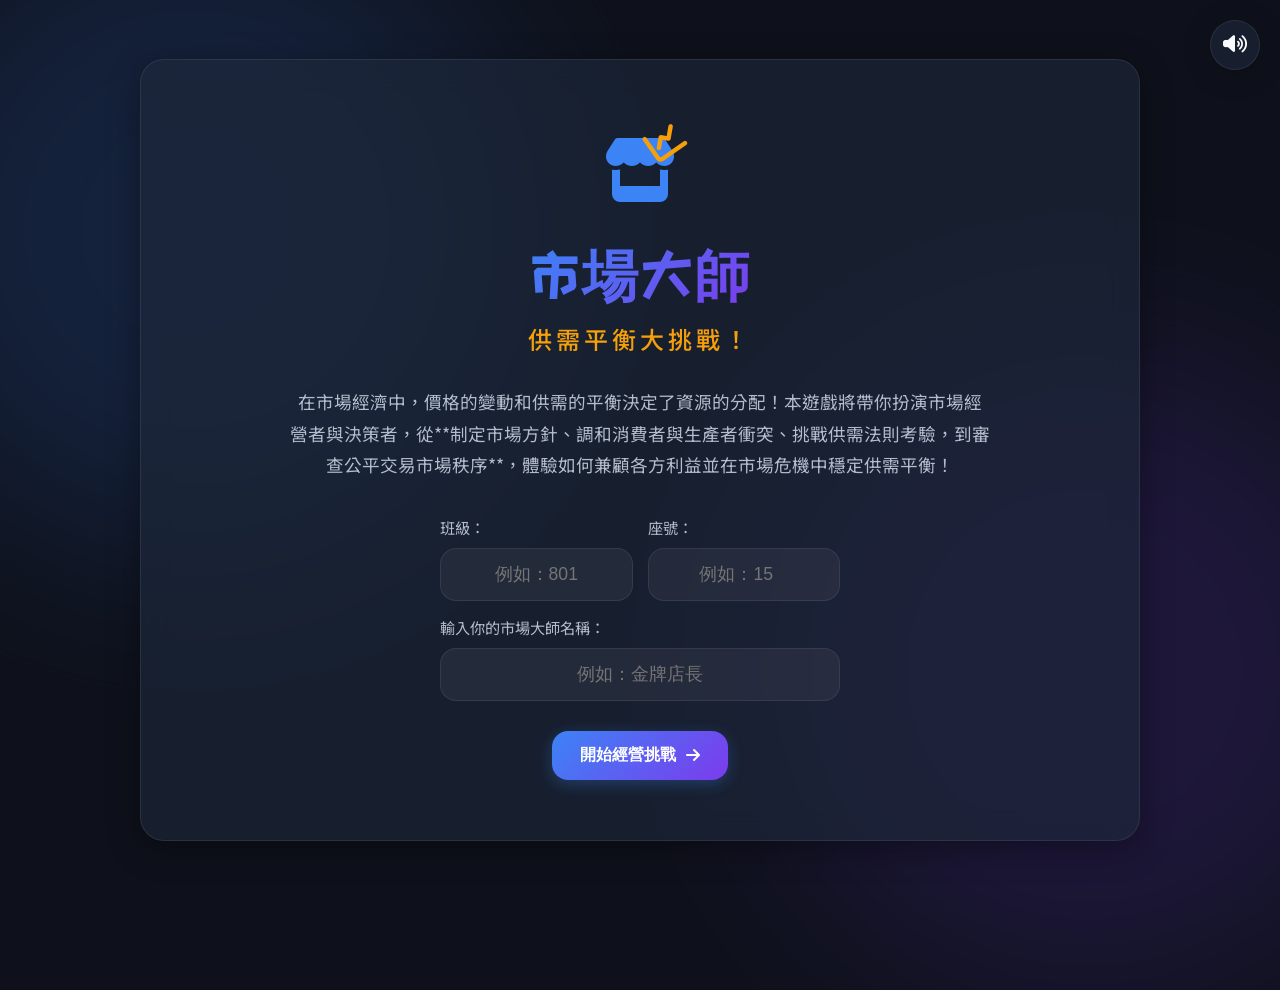
==== commit a776f883: "feat: redesign legislative game logic into Economics Supply and Demand Game for junior high students" ====
--- a/index.html
+++ b/index.html
@@ -3,7 +3,7 @@
 <head>
   <meta charset="UTF-8">
   <meta name="viewport" content="width=device-width, initial-scale=1.0">
-  <title>立法大師：素養思辨挑戰賽！</title>
+  <title>市場大師：供需平衡大挑戰！</title>
   <!-- Google Fonts -->
   <link rel="preconnect" href="https://fonts.googleapis.com">
   <link rel="preconnect" href="https://fonts.gstatic.com" crossorigin>
@@ -30,24 +30,24 @@
     <header class="game-hud" id="game-hud">
       <div class="hud-top">
         <div class="bill-badge">
-          <i class="fas fa-scroll"></i>
-          <span id="hud-bill-title">未選擇法案</span>
+          <i class="fas fa-store"></i>
+          <span id="hud-bill-title">未選擇商品</span>
         </div>
         
         <!-- Stakeholder Satisfaction HUD -->
         <div class="stakeholders-hud" id="stakeholders-hud">
-          <div class="st-item student" title="學生的滿意度">
-            <span class="st-label"><i class="fas fa-child"></i> 學生</span>
+          <div class="st-item student" title="消費者的滿意度">
+            <span class="st-label"><i class="fas fa-shopping-bag"></i> 消費者</span>
             <div class="st-bar"><div class="st-fill" id="st-fill-student" style="width: 50%;"></div></div>
             <span class="st-val" id="st-val-student">50%</span>
           </div>
-          <div class="st-item parent" title="家長的滿意度">
-            <span class="st-label"><i class="fas fa-user-friends"></i> 家長</span>
+          <div class="st-item parent" title="生產者的滿意度">
+            <span class="st-label"><i class="fas fa-store"></i> 生產者</span>
             <div class="st-bar"><div class="st-fill" id="st-fill-parent" style="width: 50%;"></div></div>
             <span class="st-val" id="st-val-parent">50%</span>
           </div>
-          <div class="st-item teacher" title="教師的滿意度">
-            <span class="st-label"><i class="fas fa-chalkboard-teacher"></i> 教師</span>
+          <div class="st-item teacher" title="政府與社會的滿意度">
+            <span class="st-label"><i class="fas fa-landmark"></i> 政府與社會</span>
             <div class="st-bar"><div class="st-fill" id="st-fill-teacher" style="width: 50%;"></div></div>
             <span class="st-val" id="st-val-teacher">50%</span>
           </div>
@@ -59,30 +59,30 @@
         </div>
       </div>
       
-      <!-- Legislative Steps Timeline -->
+      <!-- Legislative Steps Timeline (Mapped to Market Steps) -->
       <div class="timeline">
         <div class="timeline-line">
           <div class="timeline-progress" id="timeline-progress-bar"></div>
         </div>
         <div class="step-node active" data-step="0">
-          <div class="node-circle"><i class="fas fa-file-signature"></i></div>
-          <span class="node-label">起草/提案</span>
+          <div class="node-circle"><i class="fas fa-store-alt"></i></div>
+          <span class="node-label">起步與供需收集</span>
         </div>
         <div class="step-node" data-step="1">
-          <div class="node-circle"><i class="fas fa-users-cog"></i></div>
-          <span class="node-label">委員會公聽會</span>
+          <div class="node-circle"><i class="fas fa-balance-scale"></i></div>
+          <span class="node-label">供需調和與抉擇</span>
         </div>
         <div class="step-node" data-step="2">
-          <div class="node-circle"><i class="fas fa-vote-yea"></i></div>
-          <span class="node-label">二讀比例原則</span>
+          <div class="node-circle"><i class="fas fa-chart-line"></i></div>
+          <span class="node-label">供需法則考驗</span>
         </div>
         <div class="step-node" data-step="3">
-          <div class="node-circle"><i class="fas fa-gavel"></i></div>
-          <span class="node-label">三讀合憲審查</span>
+          <div class="node-circle"><i class="fas fa-shield-alt"></i></div>
+          <span class="node-label">市場公平交易法</span>
         </div>
         <div class="step-node" data-step="4">
-          <div class="node-circle"><i class="fas fa-signature"></i></div>
-          <span class="node-label">公布/覆議</span>
+          <div class="node-circle"><i class="fas fa-exclamation-triangle"></i></div>
+          <span class="node-label">供需危機與挑戰</span>
         </div>
       </div>
     </header>
@@ -94,14 +94,14 @@
       <div class="screen active" id="screen-intro">
         <div class="intro-logo">
           <div class="logo-icon-wrapper">
-            <i class="fas fa-gavel logo-gavel"></i>
-            <i class="fas fa-university logo-court"></i>
-          </div>
-          <h1>立法大師</h1>
-          <h2>素養思辨挑戰賽！</h2>
+            <i class="fas fa-chart-line logo-gavel"></i>
+            <i class="fas fa-store logo-court"></i>
+          </div>
+          <h1>市場大師</h1>
+          <h2>供需平衡大挑戰！</h2>
         </div>
         <p class="intro-desc">
-          公共政策沒有絕對的對與錯，只有利益的權衡與價值的抉擇！本遊戲將帶你扮演立法委員，從**起草法案方針、主持公聽會調和衝突、二讀比例原則思辨，到三讀合憲性審查**，體驗一條兼顧法理與民意的法律是如何誕生的！
+          在市場經濟中，價格的變動和供需的平衡決定了資源的分配！本遊戲將帶你扮演市場經營者與決策者，從**制定市場方針、調和消費者與生產者衝突、挑戰供需法則考驗，到審查公平交易市場秩序**，體驗如何兼顧各方利益並在市場危機中穩定供需平衡！
         </p>
         <div class="form-group-row">
           <div class="form-group-item">
@@ -114,118 +114,118 @@
           </div>
         </div>
         <div class="form-group">
-          <label for="player-name-input">輸入你的立法委員大名：</label>
-          <input type="text" id="player-name-input" placeholder="例如：閃亮亮立委" maxlength="10">
+          <label for="player-name-input">輸入你的市場大師名稱：</label>
+          <input type="text" id="player-name-input" placeholder="例如：金牌店長" maxlength="10">
         </div>
         <button id="btn-start-game" class="btn btn-primary btn-pulse">
-          開始思辨冒險 <i class="fas fa-arrow-right"></i>
+          開始經營挑戰 <i class="fas fa-arrow-right"></i>
         </button>
       </div>
 
       <!-- 1. Selection Screen -->
       <div class="screen" id="screen-select">
-        <h3 class="screen-title">選擇你要推動的法規主題與立法角色</h3>
+        <h3 class="screen-title">選擇你要經營的商品主題與夥伴角色</h3>
         
         <!-- Character Selection -->
         <div class="selection-section">
-          <h4><i class="fas fa-user-tag"></i> 選擇你的立法夥伴</h4>
+          <h4><i class="fas fa-user-tag"></i> 選擇你的經營夥伴</h4>
           <div class="card-grid" id="character-grid">
             <div class="select-card character-card active" data-char="dotty">
               <div class="card-image-placeholder">
                 <i class="fas fa-wand-magic-sparkles avatar-icon icon-dotty"></i>
               </div>
-              <h5>點點 (法案精靈)</h5>
-              <p>擁有魔法的法案小助手，能把複雜的法律條文變成有趣的魔法！</p>
+              <h5>阿吉 (市場精靈)</h5>
+              <p>喜歡熱鬧市場的小精靈，用魔法讓經濟學供需關係變簡單！</p>
             </div>
             <div class="select-card character-card" data-char="ray">
               <div class="card-image-placeholder">
-                <i class="fas fa-graduation-cap avatar-icon icon-ray"></i>
-              </div>
-              <h5>阿光 (正義小法官)</h5>
-              <p>精通憲法與法規的智慧少年，最講求程序正義與法理嚴謹度。</p>
+                <i class="fas fa-shopping-bag avatar-icon icon-ray"></i>
+              </div>
+              <h5>小雅 (理性消費者)</h5>
+              <p>追求最高 CP 值的聰明學生，最了解買方的心聲與合理定價。</p>
             </div>
             <div class="select-card character-card" data-char="wah">
               <div class="card-image-placeholder">
-                <i class="fas fa-bullhorn avatar-icon icon-wah"></i>
-              </div>
-              <h5>小華 (熱血小議員)</h5>
-              <p>充滿熱情、最聽取民眾心聲的行動派，擅長說服立委與拉票！</p>
-            </div>
-          </div>
-        </div>
-
-        <!-- Bill Selection -->
+                <i class="fas fa-store avatar-icon icon-wah"></i>
+              </div>
+              <h5>大華 (熱血老闆)</h5>
+              <p>經營創意小吃店的年輕老闆，對生產成本與利潤變動超敏感。</p>
+            </div>
+          </div>
+        </div>
+
+        <!-- Bill Selection (Mapped to Product Selection) -->
         <div class="selection-section">
-          <h4><i class="fas fa-file-invoice"></i> 選擇你想要推動的法案</h4>
+          <h4><i class="fas fa-box-open"></i> 選擇你想要經營與挑戰的商品市場</h4>
           <div class="card-grid" id="bill-grid">
-            <div class="select-card bill-card active" data-bill="homework">
-              <div class="bill-icon-box"><i class="fas fa-book-open"></i></div>
-              <h5>「中小學禁止週末作業條例」</h5>
-              <p>思辨核心：學生自主休息權 v.s. 學校教學自主權與家長教育參與權。</p>
-            </div>
-            <div class="select-card bill-card" data-bill="lunch">
-              <div class="bill-icon-box"><i class="fas fa-cookie-bite"></i></div>
-              <h5>「營養午餐全面加糖與點心法案」</h5>
-              <p>思辨核心：學生飲食幸福權與選擇權 v.s. 健康發育權與學校財政負擔。</p>
-            </div>
-            <div class="select-card bill-card" data-bill="green">
-              <div class="bill-icon-box"><i class="fas fa-leaf"></i></div>
-              <h5>「校園綠能與垃圾減量推廣法」</h5>
-              <p>思辨核心：環境保護與世代公共利益 v.s. 師生生活便利權與高額建置成本。</p>
+            <div class="select-card bill-card active" data-bill="tea">
+              <div class="bill-icon-box"><i class="fas fa-mug-hot"></i></div>
+              <h5>「手搖黑糖珍奶」市場</h5>
+              <p>思辨核心：消費者健康概念與喜好轉變 v.s. 原料與研發成本的變動。</p>
+            </div>
+            <div class="select-card bill-card" data-bill="mobile">
+              <div class="bill-icon-box"><i class="fas fa-mobile-alt"></i></div>
+              <h5>「極速電競手機」市場</h5>
+              <p>思辨核心：高科技研發與製造成本 v.s. 消費者保固權益與晶片短缺。</p>
+            </div>
+            <div class="select-card bill-card" data-bill="veg">
+              <div class="bill-icon-box"><i class="fas fa-seedling"></i></div>
+              <h5>「無毒有機生菜」市場</h5>
+              <p>思辨核心：友善土地與無毒健康好處 v.s. 天災氣候對供給的巨大衝擊。</p>
             </div>
           </div>
         </div>
 
         <button id="btn-confirm-selection" class="btn btn-primary">
-          確認，開始提案！ <i class="fas fa-check"></i>
+          確認，開始經營市場！ <i class="fas fa-check"></i>
         </button>
       </div>
 
-      <!-- 2. Stage 1: Drafting, Proposal & First Reading -->
+      <!-- 2. Stage 1: Drafting & First Reading (Mapped to Entry & Supply/Demand Collection) -->
       <div class="screen" id="screen-stage1">
-        <h3 class="screen-title">第一關：法案政策起草與一讀會</h3>
+        <h3 class="screen-title">第一關：市場方針起草與供需收集</h3>
         
         <div class="stage-intro-card">
           <p>
-            <strong>【起草方針與連署】</strong><br>
-            立法的第一步是「起草法案方針」。不同的條文設計，會對**學生、家長、教師**造成不同程度的影響。起草完畢後，需獲得 **15位以上立委共同連署** 才能正式向院會提案！
+            <strong>【起草方針與交易收集】</strong><br>
+            經營市場的第一步是「制定起草方針」。不同的定價與規格設計，會對**消費者、生產者、社會**造成不同程度的影響。起草完畢後，需要在市場上成功收集 **15 筆買賣雙方的交易意願** 才能正式開啟市場！
           </p>
         </div>
 
         <!-- Step A: Drafting Choices -->
         <div class="minigame-box" id="drafting-game-container">
-          <h4>任務 1：決定您的法案起草方針</h4>
+          <h4>任務 1：決定您的市場經營方針</h4>
           <p class="game-instruction">請點選一個符合您政策理念的起草方針（這將決定初始的三方滿意度）：</p>
           
           <div class="drafting-options-grid" id="drafting-options-container">
-            <!-- Dynamic choices based on selected bill -->
-          </div>
-        </div>
-
-        <!-- Step B: Signature Collection (Active after choice) -->
+            <!-- Dynamic choices based on selected bill/product -->
+          </div>
+        </div>
+
+        <!-- Step B: Signature Collection (Mapped to Trading Bubble Game) -->
         <div class="minigame-box hidden" id="sig-game-container">
-          <h4>任務 2：徵求立法委員連署提案</h4>
+          <h4>任務 2：收集買賣雙方交易意願</h4>
           <div class="game-hud-bar">
-            <div class="hud-item"><i class="fas fa-users"></i> 已連署人數: <span id="sig-count" class="counter-highlight">0</span> / 15</div>
+            <div class="hud-item"><i class="fas fa-handshake"></i> 已完成交易媒合數: <span id="sig-count" class="counter-highlight">0</span> / 15</div>
             <div class="hud-item"><i class="fas fa-clock"></i> 剩餘時間: <span id="sig-timer">15</span> 秒</div>
           </div>
           
           <div class="sig-instructions">
-            <p><i class="fas fa-info-circle animate-bounce"></i> 快速點擊畫面上飄浮的「立委支持信件」，收集 15 個連署簽名吧！</p>
+            <p><i class="fas fa-info-circle animate-bounce"></i> 快速點擊畫面上飄浮的「買方/賣方交易氣泡」，媒合 15 筆成交訂單吧！</p>
           </div>
           
           <div class="sig-play-area" id="sig-play-area">
             <div class="start-overlay" id="sig-start-overlay">
-              <button id="btn-start-sig" class="btn btn-secondary">點此開始收集簽名</button>
-            </div>
-          </div>
-        </div>
-
-        <!-- First Reading Ceremony (Hidden until game won) -->
+              <button id="btn-start-sig" class="btn btn-secondary">點此開始交易媒合</button>
+            </div>
+          </div>
+        </div>
+
+        <!-- First Reading Ceremony (Mapped to Opening Ceremony) -->
         <div class="ceremony-box hidden" id="first-reading-ceremony">
-          <h4><i class="fas fa-university"></i> 立法院院會：一讀程序</h4>
+          <h4><i class="fas fa-store"></i> 市場宣告：開市大典</h4>
           <p class="announcement">
-            「現在朗讀本案案由：<span class="highlight-text" id="ceremony-bill-title">法案名稱</span>。請問院會有無異議？無異議，本案一讀通過，送交委員會審查！」
+            「現在宣告商品市場開啟：<span class="highlight-text" id="ceremony-bill-title">商品名稱</span>。買賣雙方已經順利對接，市場即將開市，送交價格調和與公聽會審查！」
           </p>
           
           <div class="gavel-interactive-area">
@@ -241,7 +241,7 @@
               </svg>
               <div class="gavel-spark" id="gavel-spark-s1"></div>
             </div>
-            <p class="gavel-instruction">點擊議事槌敲擊桌面，完成一讀送交審查！</p>
+            <p class="gavel-instruction">點擊議事槌敲擊桌面，鳴鑼開市！</p>
             <button id="btn-strike-gavel-s1" class="btn btn-danger hidden">
               <i class="fas fa-hammer"></i> 敲擊議事槌
             </button>
@@ -250,26 +250,26 @@
 
         <div class="button-footer">
           <button id="btn-to-stage2" class="btn btn-primary hidden">
-            前往委員會審查 <i class="fas fa-arrow-right"></i>
-          </button>
-        </div>
-      </div>
-
-      <!-- 3. Stage 2: Committee & Stakeholder Public Hearing -->
+            前往價格與供需調和 <i class="fas fa-arrow-right"></i>
+          </button>
+        </div>
+      </div>
+
+      <!-- 3. Stage 2: Committee & Stakeholder Public Hearing (Mapped to Stakeholder Dialogue & Equilibrium Tuning) -->
       <div class="screen" id="screen-stage2">
-        <h3 class="screen-title">第二關：利益衝突調和！委員會與公聽會審查</h3>
+        <h3 class="screen-title">第二關：供需利益調和！市場與公聽會審查</h3>
         
         <div class="stage-intro-card">
           <p>
-            <strong>【委員會與公聽會審查】</strong><br>
-            法案進入委員會後，必須召開「公聽會」，邀請**學生代表、家長代表、教師代表**列席表達意見。
-            身為法案起草人，您必須面對他們的犀利質疑，做出最能調和利益的**修正案抉擇**！若某方支持度過低，可能會導致朝野黨團協商陷入僵局！
+            <strong>【市場公聽會與價格協商】</strong><br>
+            進入市場後，我們必須舉辦「市場公聽會」，聽取**消費者、生產者、政府官員**列席表達的意見。
+            身為市場經營者，您必須面對他們的犀利訴求做出**經營抉擇**！接著，您需要調整**價格與供需拉桿**，排除超額短缺或超額過剩，讓市場回到「均衡點」！
           </p>
         </div>
 
         <!-- Stakeholder Hearing Panel -->
         <div class="minigame-box" id="hearing-game-container">
-          <h4>任務 1：召開公聽會！答覆各界代表質疑</h4>
+          <h4>任務 1：召開公聽會！答覆市場代表訴求</h4>
           
           <div class="hearing-workspace" id="hearing-workspace">
             <!-- Active stakeholder dialogue will render here dynamically -->
@@ -280,14 +280,14 @@
           </div>
         </div>
 
-        <!-- Party Caucus Negotiation (Unlocked after hearing) -->
+        <!-- Party Caucus Negotiation (Mapped to Equilibrium Tuning Slider) -->
         <div class="minigame-box hidden" id="negotiation-game-container">
-          <h4>任務 2：朝野黨團協商！尋求政黨共識</h4>
-          <p class="game-instruction">法案在委員會中被政黨爭執不下！拉動拉桿調整三方政黨的「讓步值」，讓三個指針都重疊在發光的「共識區」，即可通過協商！</p>
+          <h4>任務 2：市場價格協商！調整供需均衡</h4>
+          <p class="game-instruction">調整價格、需求因子與生產成本拉桿，使「需求量（買方）」與「供給量（賣方）」兩大指針重疊在發光的「均衡區」，即可達成市場均衡！</p>
           
           <div class="negotiation-workspace">
             <div class="party-control">
-              <label for="slider-party-a"><i class="fas fa-square-full party-icon-blue"></i> 藍天黨 (注重行政執行可行性)</label>
+              <label for="slider-party-a"><i class="fas fa-tag party-icon-blue"></i> 商品定價 (調整最終零售價格)</label>
               <div class="slider-wrapper">
                 <input type="range" id="slider-party-a" min="0" max="100" value="20">
                 <span class="value-display" id="val-party-a">20%</span>
@@ -295,7 +295,7 @@
             </div>
 
             <div class="party-control">
-              <label for="slider-party-b"><i class="fas fa-square-full party-icon-green"></i> 綠地黨 (注重學生表意與自主權)</label>
+              <label for="slider-party-b"><i class="fas fa-heart party-icon-green"></i> 買方偏好 (影響消費者購買意願)</label>
               <div class="slider-wrapper">
                 <input type="range" id="slider-party-b" min="0" max="100" value="80">
                 <span class="value-display" id="val-party-b">80%</span>
@@ -303,7 +303,7 @@
             </div>
 
             <div class="party-control">
-              <label for="slider-party-c"><i class="fas fa-square-full party-icon-yellow"></i> 陽光黨 (注重配套輔導與社會平衡)</label>
+              <label for="slider-party-c"><i class="fas fa-cog party-icon-yellow"></i> 生產成本 (影響廠商願意供給的量)</label>
               <div class="slider-wrapper">
                 <input type="range" id="slider-party-c" min="0" max="100" value="50">
                 <span class="value-display" id="val-party-c">50%</span>
@@ -314,29 +314,29 @@
               <div class="target-glow-zone" id="target-glow-zone"></div>
               <div class="pointer pointer-a" id="ptr-party-a"></div>
               <div class="pointer pointer-b" id="ptr-party-b"></div>
-              <div class="pointer pointer-c" id="ptr-party-c"></div>
-              <div class="target-label">共識發光區 (50%)</div>
-            </div>
-          </div>
-          <div class="negotiation-feedback" id="negotiation-feedback">朝野協商中，努力拉近彼此的差距...</div>
+              <div class="pointer pointer-c" id="ptr-party-c" style="display: none;"></div>
+              <div class="target-label" id="equilibrium-label">市場均衡區 (50%)</div>
+            </div>
+          </div>
+          <div class="negotiation-feedback" id="negotiation-feedback">市場價格調和中，努力拉近供需的差距...</div>
         </div>
 
         <div class="button-footer">
           <button id="btn-to-stage3" class="btn btn-primary hidden">
-            送出審查報告，進入二讀會 <i class="fas fa-arrow-right"></i>
-          </button>
-        </div>
-      </div>
-
-      <!-- 4. Stage 3: Second Reading (Proportionality Principle Debate) -->
+            送出供需報告，進入供需法則考驗 <i class="fas fa-arrow-right"></i>
+          </button>
+        </div>
+      </div>
+
+      <!-- 4. Stage 3: Second Reading (Mapped to Economics Quiz & Match Board) -->
       <div class="screen" id="screen-stage3">
-        <h3 class="screen-title">第三關：二讀會大辯論！憲法比例原則之思辨</h3>
+        <h3 class="screen-title">第三關：供需大考驗！供需法則與均衡變動之思辨</h3>
         
         <div class="stage-intro-card">
           <p>
-            <strong>【二讀會與比例原則】</strong><br>
-            二讀會是法案審查最關鍵、辯論最激烈的階段！立委們會就法案的合理性進行攻防。
-            根據**中華民國憲法第 23 條（比例原則）**，國家限制人民權利時，必須符合「目的正當性」、「手段適合性」、「限制必要性（最小侵害）」與「衡平性」。請為您的法規做出最符合憲法精神的法理辯護！
+            <strong>【供需法則與價格機制】</strong><br>
+            市場大辯論開始！我們必須在現場針對供需法則進行答辯。
+            根據**經濟學供需法則**，價格與需求量呈反向、與供給量呈同向變動；非價格因素會使供需曲線移動。請展現你的專業，回答 10 題供需關係的情境考題，爭取市場中消費者與生產者的成交意願！
           </p>
         </div>
 
@@ -344,12 +344,12 @@
           <!-- Left: Proportionality Quiz -->
           <div class="quiz-panel">
             <div class="panel-header">
-              <i class="fas fa-balance-scale"></i> 院會大辯論：比例原則答辯
+              <i class="fas fa-balance-scale"></i> 市場大辯論：供需法則答辯
             </div>
             <div class="quiz-box">
               <div class="question-header">
-                <span class="question-number" id="quiz-q-num">第 1 / 3 題</span>
-                <span class="legislator-avatar-hud"><i class="fas fa-user-tie"></i> 院會現場辯論中</span>
+                <span class="question-number" id="quiz-q-num">第 1 / 10 題</span>
+                <span class="legislator-avatar-hud"><i class="fas fa-user-tie"></i> 市場大會現場討論中</span>
               </div>
               <p class="question-text" id="quiz-question">讀取中...</p>
               <div class="quiz-options" id="quiz-options-container">
@@ -361,15 +361,15 @@
             </div>
           </div>
 
-          <!-- Right: Visual Voting Board -->
+          <!-- Right: Visual Match Board (Mapped from Voting Board) -->
           <div class="voting-panel">
             <div class="panel-header">
-              <i class="fas fa-desktop"></i> 立法院院會表決器 (113 席)
+              <i class="fas fa-desktop"></i> 市場交易媒合板 (113 位買賣者)
             </div>
             <div class="voting-hud-stats">
-              <div class="vote-stat support"><span class="label">贊成</span><span class="count" id="vote-count-yes">0</span></div>
-              <div class="vote-stat oppose"><span class="label">反對</span><span class="count" id="vote-count-no">0</span></div>
-              <div class="vote-stat abstain"><span class="label">未決定</span><span class="count" id="vote-count-undecided">113</span></div>
+              <div class="vote-stat support"><span class="label">交易成功</span><span class="count" id="vote-count-yes">0</span></div>
+              <div class="vote-stat oppose"><span class="label">交易失敗</span><span class="count" id="vote-count-no">0</span></div>
+              <div class="vote-stat abstain"><span class="label">媒合中</span><span class="count" id="vote-count-undecided">113</span></div>
             </div>
             
             <!-- Voting seats grid -->
@@ -378,44 +378,44 @@
             </div>
 
             <div class="passing-threshold-marker">
-              過半數通過門檻：57 票
+              市場穩定成交門檻：57 人
             </div>
           </div>
         </div>
 
         <div class="voting-action-overlay hidden" id="voting-trigger-overlay">
           <div class="overlay-content">
-            <h4><i class="fas fa-exclamation-triangle"></i> 二讀廣泛討論結束，準備表決！</h4>
-            <p>你已成功使用憲法比例原則完成法理答辯。現在，請點擊按鈕，啟動院會電子表決器！</p>
+            <h4><i class="fas fa-exclamation-triangle"></i> 市場供需辯論結束，準備媒合交易！</h4>
+            <p>你已完成供需法則答辯。現在，請點擊按鈕，啟動電子交易媒合器！</p>
             <button id="btn-start-electronic-vote" class="btn btn-success btn-large btn-pulse">
-              <i class="fas fa-play"></i> 按下表決鈕！
+              <i class="fas fa-play"></i> 按下媒合交易鈕！
             </button>
           </div>
         </div>
 
         <div class="button-footer">
           <button id="btn-to-stage4" class="btn btn-primary hidden">
-            通過二讀會！前往三讀會 <i class="fas fa-arrow-right"></i>
-          </button>
-        </div>
-      </div>
-
-      <!-- 5. Stage 4: Third Reading (Constitutionality Review) -->
+            通過供需法則考驗！進入公平交易法審查 <i class="fas fa-arrow-right"></i>
+          </button>
+        </div>
+      </div>
+
+      <!-- 5. Stage 4: Third Reading (Mapped to Fair Trade / Regulation Review) -->
       <div class="screen" id="screen-stage4">
-        <h3 class="screen-title">第四關：三讀會把關！法律合憲性審查</h3>
+        <h3 class="screen-title">第四關：公平交易把關！市場秩序與合理規範審查</h3>
         
         <div class="stage-intro-card">
           <p>
-            <strong>【三讀與合憲性審查】</strong><br>
-            三讀會是立法程序的最後一關。除非發現法案條文與**「憲法」或「其他上位法律」**相牴觸，否則只能做文字修正。
-            天啊！在最後關頭，法制作業人員發現草案中居然包含了一條**「違背憲法基本權利（人身自由）」或「權限逾越」的嚴重違憲條款**！請找出該段條文並予以修正，以避免未來被宣告違憲無效！
+            <strong>【公平交易與市場秩序】</strong><br>
+            市場法規審查的最後一關！我們必須確保規範符合**《公平交易法》與《消費者保護法》**。
+            天啊！在最後關頭，法制作業人員發現草案中居然包含了一條**「聯合壟斷定價」或「侵害人身自由、濫用行政搜查」的違法條款**！請找出該段條文並選擇正確的修正案，以維護市場自由競爭！
           </p>
         </div>
 
         <!-- Constitutionality Quiz -->
         <div class="minigame-box" id="constitution-game-container">
-          <h4>任務：找出違憲條款並進行修正</h4>
-          <p class="game-instruction">請閱讀下方草案，**點擊該段具有違憲疑慮的紅色下底線文字**，並選擇正確的修正條文：</p>
+          <h4>任務：找出違法條款並進行修正</h4>
+          <p class="game-instruction">請閱讀下方草案，**點擊該段具有違法疑慮的紅色下底線文字**，並選擇正確的修正條文：</p>
           
           <div class="proofread-paper">
             <h4 class="paper-bill-title" id="proofread-bill-title">草案標題</h4>
@@ -432,8 +432,8 @@
           <!-- Dialog popup for replacement -->
           <div class="constitution-modal hidden" id="constitution-modal">
             <div class="modal-content">
-              <h5>⚖️ 違憲條款修正案抉擇</h5>
-              <p id="constitution-typo-explain">本段條文限制了自由，且處罰手段違背了法官保留原則與職權限制...</p>
+              <h5>⚖️ 違法條款修正案抉擇</h5>
+              <p id="constitution-typo-explain">本段條文限制了定價自由，且涉及聯合壟斷或濫用行政裁罰權...</p>
               <div class="modal-options" id="constitution-modal-options">
                 <!-- Replacement choices will be generated here -->
               </div>
@@ -443,10 +443,10 @@
 
         <!-- Gavel Striking Box (Hidden until proofread won) -->
         <div class="ceremony-box hidden" id="third-reading-ceremony">
-          <h4><i class="fas fa-university"></i> 立法院院會：三讀敲槌儀式</h4>
+          <h4><i class="fas fa-store"></i> 市場規章公布：三讀敲槌儀式</h4>
           <p class="announcement">
-            「本案經三讀會條文合憲修正整理完竣。現在進行最後表決……表決結果贊成多數！本案通過！<br>
-            <span class="gavel-shout">《<span id="ceremony-bill-title-s4">法案名稱</span>》三讀通過！》</span> turn 」
+            「本案經三讀會條文合理修正整理完竣。現在進行最後表決……表決結果贊成多數！本案通過！<br>
+            <span class="gavel-shout">《<span id="ceremony-bill-title-s4">法案名稱</span>》市場規章三讀通過！</span>」
           </p>
           
           <div class="gavel-interactive-area">
@@ -462,7 +462,7 @@
               </svg>
               <div class="gavel-spark" id="gavel-spark-s4"></div>
             </div>
-            <p class="gavel-instruction">點擊議事槌敲擊桌面，完成三讀通過！</p>
+            <p class="gavel-instruction">點擊議事槌敲擊桌面，公布規章！</p>
             <button id="btn-strike-gavel-s4" class="btn btn-danger hidden">
               <i class="fas fa-hammer"></i> 敲擊議事槌
             </button>
@@ -471,59 +471,62 @@
 
         <div class="button-footer">
           <button id="btn-to-stage5" class="btn btn-primary hidden">
-            送交總統及行政院 <i class="fas fa-arrow-right"></i>
-          </button>
-        </div>
-      </div>
-
-      <!-- 6. Stage 5: Veto Challenge & Policy Defense -->
+            進入市場危機應變挑戰 <i class="fas fa-arrow-right"></i>
+          </button>
+        </div>
+      </div>
+
+      <!-- 6. Stage 5: Veto Challenge & Policy Defense (Mapped to Supply/Demand Crisis & Inflation) -->
       <div class="screen" id="screen-stage5">
-        <h3 class="screen-title">第五關：行政院覆議案！政策辯護決策</h3>
+        <h3 class="screen-title">第五關：市場供需衝擊！危機應變決策</h3>
         
         <div class="stage-intro-card">
           <p>
-            <strong>【行政院覆議與決策】</strong><br>
-            行政院收到法案後，認為執行上極度窒礙難行，移請立法院覆議。
-            面對行政院的退回，身為提案委員，你必須做出**關鍵性的答辯回應**。若您選擇強硬拒絕或完全妥協，會對民意支持度與表決結果產生不同的後果！
-          </p>
-        </div>
-
-        <!-- Veto Defense Choice -->
+            <strong>【供需衝擊與危機處理】</strong><br>
+            市場面臨了嚴重的「外部供需衝擊」！天災、晶片廠大火或食安風暴讓市場機制大亂。
+            面對危機，身為經營與決策者，你必須做出**關鍵應變抉擇**。若採用硬性限制價格或消極應對，會引發嚴重的過剩、短缺甚至黑市！做出你的折衷對策並穩定市場交易吧！
+          </p>
+        </div>
+
+        <!-- Veto Defense Choice (Mapped to Crisis Options) -->
         <div class="veto-alert-box" id="veto-alert-container">
           <div class="alert-icon"><i class="fas fa-exclamation-triangle"></i></div>
-          <h4>🚨 行政院提出「覆議」！</h4>
+          <h4>🚨 市場爆發供需衝擊危機！</h4>
           <p class="alert-message">
-            行政院指出，該法案在實務執行上涉及極高的人力編制與財政預算，經總統核可後，決定移請立法院「覆議」！
-          </p>
-          <p class="game-instruction">身為提案主導者，請選擇您的應對與辯護策略：</p>
+            市場遭遇了嚴重的突發狀況，供給或需求急劇萎縮，價格異常波動，引起了消費者與業者的恐慌！
+          </p>
+          <p class="veto-bill-subtitle" style="text-align: center; margin: 15px 0; font-size: 1.15rem;">
+            受波及商品：<span id="veto-bill-title" class="highlight-text">《商品名稱》</span>
+          </p>
+          <p class="game-instruction">身為經營與決策者，請選擇您的關鍵應變與調節策略：</p>
           
           <div class="veto-options-panel" id="veto-options-container">
-            <!-- Dynamic choices will be rendered here based on bill -->
+            <!-- Dynamic choices will be rendered here based on bill/product -->
           </div>
         </div>
 
         <!-- Rapid Clicks Mini-game (Difficulty based on decision) -->
         <div class="minigame-box hidden" id="veto-game-container">
-          <h4>任務：全院表決！維持原案投票戰</h4>
-          <p class="game-instruction" id="veto-game-instruction">快速狂點按鈕以獲得足夠贊成票！</p>
+          <h4>任務：穩定物價！啟動市場防衛機制</h4>
+          <p class="game-instruction" id="veto-game-instruction">快速狂點按鈕以穩定市場交易！</p>
           
           <div class="veto-game-hud">
             <div class="progress-bar-container">
               <div class="progress-bar-fill" id="veto-progress-fill"></div>
               <div class="threshold-line" style="left: 50%;">
-                <span class="threshold-tag">過半數門檻 (57票)</span>
+                <span class="threshold-tag">穩定市場門檻 (57分)</span>
               </div>
             </div>
             <div class="veto-score-board">
-              <div class="score-item">贊成維持原案: <span id="veto-votes" class="counter-highlight">0</span> / 113 票</div>
+              <div class="score-item">市場穩定指數: <span id="veto-votes" class="counter-highlight">0</span> / 113 分</div>
               <div class="score-item">剩餘時間: <span id="veto-timer">8.0</span> 秒</div>
             </div>
           </div>
 
           <div class="veto-click-area">
             <button id="btn-click-vote" class="btn-click-target">
-              <span class="click-text">維持原案！</span>
-              <span class="click-icon"><i class="fas fa-vote-yea"></i></span>
+              <span class="click-text">穩定市場！</span>
+              <span class="click-icon"><i class="fas fa-heartbeat"></i></span>
             </button>
           </div>
         </div>
@@ -531,24 +534,24 @@
         <!-- Outro Story (Success) -->
         <div class="ceremony-box hidden" id="veto-success-box">
           <div class="celebration-icon"><i class="fas fa-award"></i></div>
-          <h4>🎉 挑戰成功！覆議維持原案！</h4>
+          <h4>🎉 挑戰成功！成功度過市場危機！</h4>
           <p>
-            立法院全體委員過半數維持原案，覆議案不成立！行政院長必須接受該法律。總統正式公布，自公布日起算第三日發生效力！
+            你成功展現了高度的供需調和與危機處理能力，市場交易順利恢復穩定，買賣雙方重拾信心！
           </p>
           <button id="btn-to-certificate" class="btn btn-success">
-            查看法案發布證書 <i class="fas fa-scroll"></i>
+            查看市場大師證書 <i class="fas fa-scroll"></i>
           </button>
         </div>
 
         <!-- Outro Story (Fail) -->
         <div class="ceremony-box hidden" id="veto-fail-box">
           <div class="fail-icon"><i class="fas fa-times-circle"></i></div>
-          <h4>❌ 覆議表決未通過！</h4>
+          <h4>❌ 市場失衡崩盤！</h4>
           <p id="veto-fail-message">
-            很遺憾，沒能在時限內凝聚足夠的立委席次（未達過半數 57 票）。原法案失效！
+            很遺憾，沒能在時限內穩定市場交易（未達 57 分門檻）。市場出現嚴重短缺/過剩，交易完全停擺！
           </p>
           <button id="btn-restart-veto" class="btn btn-secondary">
-            重新挑戰覆議表決 <i class="fas fa-redo"></i>
+            重新挑戰穩定市場 <i class="fas fa-redo"></i>
           </button>
         </div>
       </div>
@@ -558,41 +561,41 @@
         <div class="certificate-container" id="certificate-print-area">
           <div class="certificate-border">
             <div class="cert-header">
-              <i class="fas fa-university cert-logo"></i>
-              <h3>中華民國立法院</h3>
-              <h4>素養立法大師認證證書</h4>
+              <i class="fas fa-award cert-logo"></i>
+              <h3>中華民國市場經濟學會</h3>
+              <h4>經濟素養市場大師證書</h4>
             </div>
             
             <div class="cert-body">
-              <p class="cert-text-intro">茲證明立法委員</p>
-              <h2 class="cert-player-name" id="cert-player-name">訪客委員</h2>
-              <p class="cert-text-intro">在推動以下法規案中，展現卓越之利益調和與法理思辨素養：</p>
-              <h1 class="cert-bill-title" id="cert-bill-title">《草案標題》</h1>
+              <p class="cert-text-intro">茲證明市場經營者</p>
+              <h2 class="cert-player-name" id="cert-player-name">訪客老闆</h2>
+              <p class="cert-text-intro">在經營以下商品市場中，展現卓越之供需調和與公平交易素養：</p>
+              <h1 class="cert-bill-title" id="cert-bill-title">《商品標題》</h1>
               
               <div class="cert-evaluation-grid">
                 <div class="eval-card">
-                  <div class="eval-title"><i class="fas fa-balance-scale"></i> 利益平衡度</div>
+                  <div class="eval-title"><i class="fas fa-balance-scale"></i> 供需平衡度</div>
                   <div class="eval-stat" id="cert-balance-score">良好</div>
                 </div>
                 <div class="eval-card">
-                  <div class="eval-title"><i class="fas fa-scroll"></i> 比例原則思辨</div>
+                  <div class="eval-title"><i class="fas fa-chart-line"></i> 供需法則思辨</div>
                   <div class="eval-stat" id="cert-proportionality-score">3 / 3 題</div>
                 </div>
                 <div class="eval-card">
-                  <div class="eval-title"><i class="fas fa-gavel"></i> 合憲性修正</div>
+                  <div class="eval-title"><i class="fas fa-shield-alt"></i> 公平交易修正</div>
                   <div class="eval-stat">完成</div>
                 </div>
               </div>
 
               <p class="cert-desc">
-                本法案歷經起草、公聽會利益調和、朝野黨團協商，並於二讀會中針對比例原則完成答辯表決通過、三讀會進行違憲條款修正。全案符合憲法民主立法程序，特頒此證以茲鼓勵其公民素養思辨之表現！
+                本商品歷經市場方針制定、公聽會利益調和、供需價格彈性調整，並於大會中針對供需法則完成答辯、規章審查進行違法條款修正。全案符合市場機制與公平競爭原則，特頒此證以茲鼓勵其經濟公民素養之表現！
               </p>
             </div>
 
             <div class="cert-footer">
               <div class="cert-sign">
-                <span class="label">立法院長</span>
-                <span class="sign-name">遊 戲 院 長 <span class="seal">印</span></span>
+                <span class="label">市場公會理事長</span>
+                <span class="sign-name">市 場 理 事 長 <span class="seal">印</span></span>
               </div>
               <div class="cert-date">
                 中華民國 <span id="cert-date-year">115</span> 年 <span id="cert-date-month">6</span> 月 <span id="cert-date-day">21</span> 日
@@ -612,10 +615,10 @@
             <i class="fas fa-camera"></i> 另存 PDF 或列印
           </button>
           <button id="btn-restart-all" class="btn btn-primary">
-            再玩一次，挑戰其他法案 <i class="fas fa-redo"></i>
-          </button>
-        </div>
-        <p class="cert-print-tip"><i class="fas fa-info-circle"></i> 提示：您可以將證書另存為 PDF 檔案提交給公民科老師唷！</p>
+            再玩一次，挑戰其他商品 <i class="fas fa-redo"></i>
+          </button>
+        </div>
+        <p class="cert-print-tip"><i class="fas fa-info-circle"></i> 提示：您可以將證書另存為 PDF 檔案提交給社會科/公民科老師唷！</p>
       </div>
 
     </section>
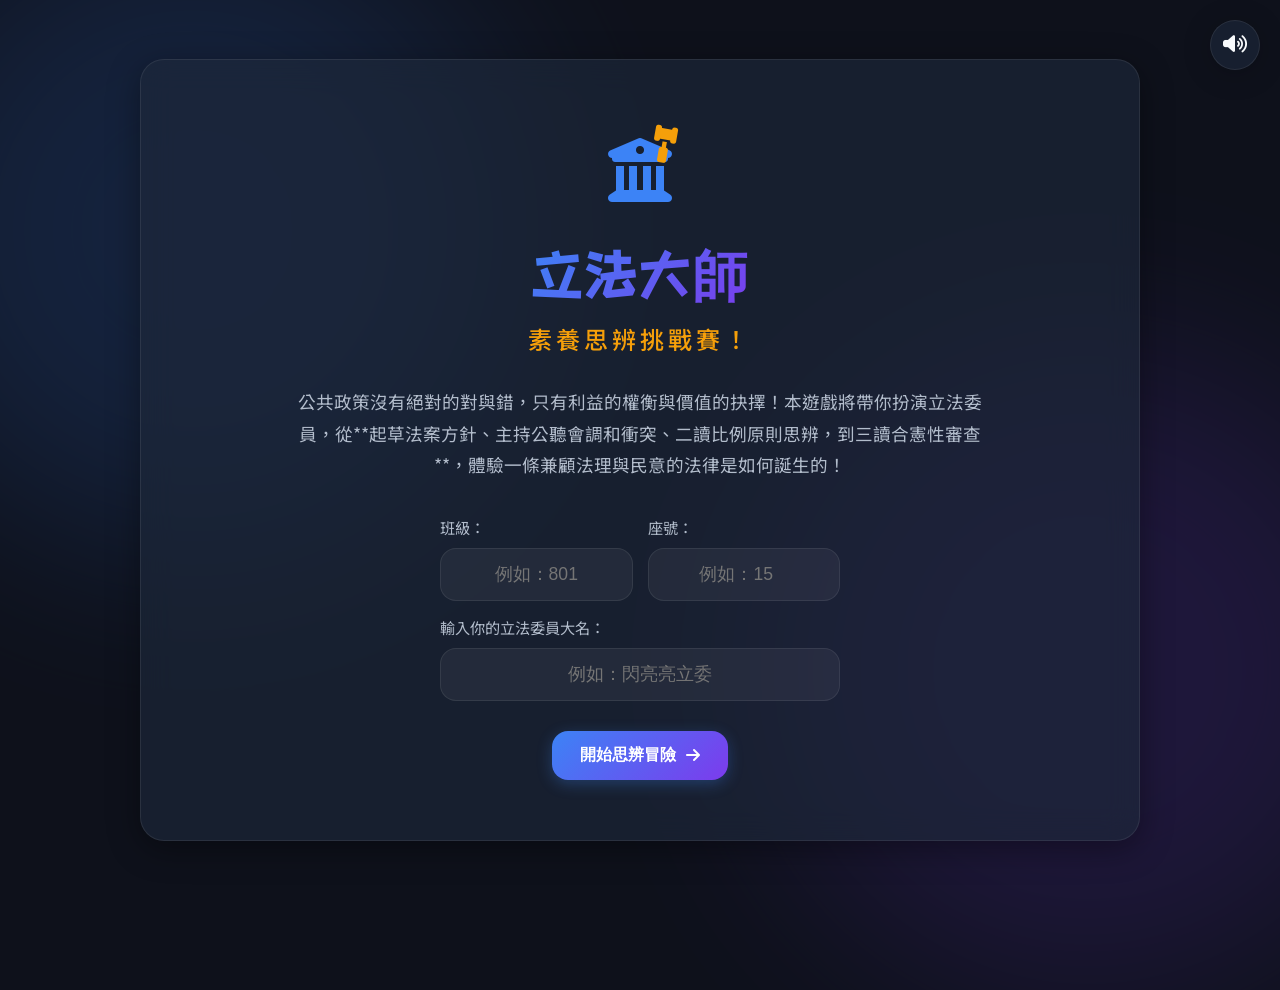
==== commit 29cfe0ed: "fix: apply cache-busting to script tags in index.html to force browser update" ====
--- a/index.html
+++ b/index.html
@@ -3,7 +3,7 @@
 <head>
   <meta charset="UTF-8">
   <meta name="viewport" content="width=device-width, initial-scale=1.0">
-  <title>市場大師：供需平衡大挑戰！</title>
+  <title>立法大師：素養思辨挑戰賽！</title>
   <!-- Google Fonts -->
   <link rel="preconnect" href="https://fonts.googleapis.com">
   <link rel="preconnect" href="https://fonts.gstatic.com" crossorigin>
@@ -30,24 +30,24 @@
     <header class="game-hud" id="game-hud">
       <div class="hud-top">
         <div class="bill-badge">
-          <i class="fas fa-store"></i>
-          <span id="hud-bill-title">未選擇商品</span>
+          <i class="fas fa-scroll"></i>
+          <span id="hud-bill-title">未選擇法案</span>
         </div>
         
         <!-- Stakeholder Satisfaction HUD -->
         <div class="stakeholders-hud" id="stakeholders-hud">
-          <div class="st-item student" title="消費者的滿意度">
-            <span class="st-label"><i class="fas fa-shopping-bag"></i> 消費者</span>
+          <div class="st-item student" title="學生的滿意度">
+            <span class="st-label"><i class="fas fa-child"></i> 學生</span>
             <div class="st-bar"><div class="st-fill" id="st-fill-student" style="width: 50%;"></div></div>
             <span class="st-val" id="st-val-student">50%</span>
           </div>
-          <div class="st-item parent" title="生產者的滿意度">
-            <span class="st-label"><i class="fas fa-store"></i> 生產者</span>
+          <div class="st-item parent" title="家長的滿意度">
+            <span class="st-label"><i class="fas fa-user-friends"></i> 家長</span>
             <div class="st-bar"><div class="st-fill" id="st-fill-parent" style="width: 50%;"></div></div>
             <span class="st-val" id="st-val-parent">50%</span>
           </div>
-          <div class="st-item teacher" title="政府與社會的滿意度">
-            <span class="st-label"><i class="fas fa-landmark"></i> 政府與社會</span>
+          <div class="st-item teacher" title="教師的滿意度">
+            <span class="st-label"><i class="fas fa-chalkboard-teacher"></i> 教師</span>
             <div class="st-bar"><div class="st-fill" id="st-fill-teacher" style="width: 50%;"></div></div>
             <span class="st-val" id="st-val-teacher">50%</span>
           </div>
@@ -59,30 +59,30 @@
         </div>
       </div>
       
-      <!-- Legislative Steps Timeline (Mapped to Market Steps) -->
+      <!-- Legislative Steps Timeline -->
       <div class="timeline">
         <div class="timeline-line">
           <div class="timeline-progress" id="timeline-progress-bar"></div>
         </div>
         <div class="step-node active" data-step="0">
-          <div class="node-circle"><i class="fas fa-store-alt"></i></div>
-          <span class="node-label">起步與供需收集</span>
+          <div class="node-circle"><i class="fas fa-file-signature"></i></div>
+          <span class="node-label">起草/提案</span>
         </div>
         <div class="step-node" data-step="1">
-          <div class="node-circle"><i class="fas fa-balance-scale"></i></div>
-          <span class="node-label">供需調和與抉擇</span>
+          <div class="node-circle"><i class="fas fa-users-cog"></i></div>
+          <span class="node-label">委員會公聽會</span>
         </div>
         <div class="step-node" data-step="2">
-          <div class="node-circle"><i class="fas fa-chart-line"></i></div>
-          <span class="node-label">供需法則考驗</span>
+          <div class="node-circle"><i class="fas fa-vote-yea"></i></div>
+          <span class="node-label">二讀比例原則</span>
         </div>
         <div class="step-node" data-step="3">
-          <div class="node-circle"><i class="fas fa-shield-alt"></i></div>
-          <span class="node-label">市場公平交易法</span>
+          <div class="node-circle"><i class="fas fa-gavel"></i></div>
+          <span class="node-label">三讀合憲審查</span>
         </div>
         <div class="step-node" data-step="4">
-          <div class="node-circle"><i class="fas fa-exclamation-triangle"></i></div>
-          <span class="node-label">供需危機與挑戰</span>
+          <div class="node-circle"><i class="fas fa-signature"></i></div>
+          <span class="node-label">公布/覆議</span>
         </div>
       </div>
     </header>
@@ -94,14 +94,14 @@
       <div class="screen active" id="screen-intro">
         <div class="intro-logo">
           <div class="logo-icon-wrapper">
-            <i class="fas fa-chart-line logo-gavel"></i>
-            <i class="fas fa-store logo-court"></i>
-          </div>
-          <h1>市場大師</h1>
-          <h2>供需平衡大挑戰！</h2>
+            <i class="fas fa-gavel logo-gavel"></i>
+            <i class="fas fa-university logo-court"></i>
+          </div>
+          <h1>立法大師</h1>
+          <h2>素養思辨挑戰賽！</h2>
         </div>
         <p class="intro-desc">
-          在市場經濟中，價格的變動和供需的平衡決定了資源的分配！本遊戲將帶你扮演市場經營者與決策者，從**制定市場方針、調和消費者與生產者衝突、挑戰供需法則考驗，到審查公平交易市場秩序**，體驗如何兼顧各方利益並在市場危機中穩定供需平衡！
+          公共政策沒有絕對的對與錯，只有利益的權衡與價值的抉擇！本遊戲將帶你扮演立法委員，從**起草法案方針、主持公聽會調和衝突、二讀比例原則思辨，到三讀合憲性審查**，體驗一條兼顧法理與民意的法律是如何誕生的！
         </p>
         <div class="form-group-row">
           <div class="form-group-item">
@@ -114,118 +114,118 @@
           </div>
         </div>
         <div class="form-group">
-          <label for="player-name-input">輸入你的市場大師名稱：</label>
-          <input type="text" id="player-name-input" placeholder="例如：金牌店長" maxlength="10">
+          <label for="player-name-input">輸入你的立法委員大名：</label>
+          <input type="text" id="player-name-input" placeholder="例如：閃亮亮立委" maxlength="10">
         </div>
         <button id="btn-start-game" class="btn btn-primary btn-pulse">
-          開始經營挑戰 <i class="fas fa-arrow-right"></i>
+          開始思辨冒險 <i class="fas fa-arrow-right"></i>
         </button>
       </div>
 
       <!-- 1. Selection Screen -->
       <div class="screen" id="screen-select">
-        <h3 class="screen-title">選擇你要經營的商品主題與夥伴角色</h3>
+        <h3 class="screen-title">選擇你要推動的法規主題與立法角色</h3>
         
         <!-- Character Selection -->
         <div class="selection-section">
-          <h4><i class="fas fa-user-tag"></i> 選擇你的經營夥伴</h4>
+          <h4><i class="fas fa-user-tag"></i> 選擇你的立法夥伴</h4>
           <div class="card-grid" id="character-grid">
             <div class="select-card character-card active" data-char="dotty">
               <div class="card-image-placeholder">
                 <i class="fas fa-wand-magic-sparkles avatar-icon icon-dotty"></i>
               </div>
-              <h5>阿吉 (市場精靈)</h5>
-              <p>喜歡熱鬧市場的小精靈，用魔法讓經濟學供需關係變簡單！</p>
+              <h5>點點 (法案精靈)</h5>
+              <p>擁有魔法的法案小助手，能把複雜的法律條文變成有趣的魔法！</p>
             </div>
             <div class="select-card character-card" data-char="ray">
               <div class="card-image-placeholder">
-                <i class="fas fa-shopping-bag avatar-icon icon-ray"></i>
-              </div>
-              <h5>小雅 (理性消費者)</h5>
-              <p>追求最高 CP 值的聰明學生，最了解買方的心聲與合理定價。</p>
+                <i class="fas fa-graduation-cap avatar-icon icon-ray"></i>
+              </div>
+              <h5>阿光 (正義小法官)</h5>
+              <p>精通憲法與法規的智慧少年，最講求程序正義與法理嚴謹度。</p>
             </div>
             <div class="select-card character-card" data-char="wah">
               <div class="card-image-placeholder">
-                <i class="fas fa-store avatar-icon icon-wah"></i>
-              </div>
-              <h5>大華 (熱血老闆)</h5>
-              <p>經營創意小吃店的年輕老闆，對生產成本與利潤變動超敏感。</p>
-            </div>
-          </div>
-        </div>
-
-        <!-- Bill Selection (Mapped to Product Selection) -->
+                <i class="fas fa-bullhorn avatar-icon icon-wah"></i>
+              </div>
+              <h5>小華 (熱血小議員)</h5>
+              <p>充滿熱情、最聽取民眾心聲的行動派，擅長說服立委與拉票！</p>
+            </div>
+          </div>
+        </div>
+
+        <!-- Bill Selection -->
         <div class="selection-section">
-          <h4><i class="fas fa-box-open"></i> 選擇你想要經營與挑戰的商品市場</h4>
+          <h4><i class="fas fa-file-invoice"></i> 選擇你想要推動的法案</h4>
           <div class="card-grid" id="bill-grid">
-            <div class="select-card bill-card active" data-bill="tea">
-              <div class="bill-icon-box"><i class="fas fa-mug-hot"></i></div>
-              <h5>「手搖黑糖珍奶」市場</h5>
-              <p>思辨核心：消費者健康概念與喜好轉變 v.s. 原料與研發成本的變動。</p>
-            </div>
-            <div class="select-card bill-card" data-bill="mobile">
-              <div class="bill-icon-box"><i class="fas fa-mobile-alt"></i></div>
-              <h5>「極速電競手機」市場</h5>
-              <p>思辨核心：高科技研發與製造成本 v.s. 消費者保固權益與晶片短缺。</p>
-            </div>
-            <div class="select-card bill-card" data-bill="veg">
-              <div class="bill-icon-box"><i class="fas fa-seedling"></i></div>
-              <h5>「無毒有機生菜」市場</h5>
-              <p>思辨核心：友善土地與無毒健康好處 v.s. 天災氣候對供給的巨大衝擊。</p>
+            <div class="select-card bill-card active" data-bill="homework">
+              <div class="bill-icon-box"><i class="fas fa-book-open"></i></div>
+              <h5>「中小學禁止週末作業條例」</h5>
+              <p>思辨核心：學生自主休息權 v.s. 學校教學自主權與家長教育參與權。</p>
+            </div>
+            <div class="select-card bill-card" data-bill="lunch">
+              <div class="bill-icon-box"><i class="fas fa-cookie-bite"></i></div>
+              <h5>「營養午餐全面加糖與點心法案」</h5>
+              <p>思辨核心：學生飲食幸福權與選擇權 v.s. 健康發育權與學校財政負擔。</p>
+            </div>
+            <div class="select-card bill-card" data-bill="green">
+              <div class="bill-icon-box"><i class="fas fa-leaf"></i></div>
+              <h5>「校園綠能與垃圾減量推廣法」</h5>
+              <p>思辨核心：環境保護與世代公共利益 v.s. 師生生活便利權與高額建置成本。</p>
             </div>
           </div>
         </div>
 
         <button id="btn-confirm-selection" class="btn btn-primary">
-          確認，開始經營市場！ <i class="fas fa-check"></i>
+          確認，開始提案！ <i class="fas fa-check"></i>
         </button>
       </div>
 
-      <!-- 2. Stage 1: Drafting & First Reading (Mapped to Entry & Supply/Demand Collection) -->
+      <!-- 2. Stage 1: Drafting, Proposal & First Reading -->
       <div class="screen" id="screen-stage1">
-        <h3 class="screen-title">第一關：市場方針起草與供需收集</h3>
+        <h3 class="screen-title">第一關：法案政策起草與一讀會</h3>
         
         <div class="stage-intro-card">
           <p>
-            <strong>【起草方針與交易收集】</strong><br>
-            經營市場的第一步是「制定起草方針」。不同的定價與規格設計，會對**消費者、生產者、社會**造成不同程度的影響。起草完畢後，需要在市場上成功收集 **15 筆買賣雙方的交易意願** 才能正式開啟市場！
+            <strong>【起草方針與連署】</strong><br>
+            立法的第一步是「起草法案方針」。不同的條文設計，會對**學生、家長、教師**造成不同程度的影響。起草完畢後，需獲得 **15位以上立委共同連署** 才能正式向院會提案！
           </p>
         </div>
 
         <!-- Step A: Drafting Choices -->
         <div class="minigame-box" id="drafting-game-container">
-          <h4>任務 1：決定您的市場經營方針</h4>
+          <h4>任務 1：決定您的法案起草方針</h4>
           <p class="game-instruction">請點選一個符合您政策理念的起草方針（這將決定初始的三方滿意度）：</p>
           
           <div class="drafting-options-grid" id="drafting-options-container">
-            <!-- Dynamic choices based on selected bill/product -->
-          </div>
-        </div>
-
-        <!-- Step B: Signature Collection (Mapped to Trading Bubble Game) -->
+            <!-- Dynamic choices based on selected bill -->
+          </div>
+        </div>
+
+        <!-- Step B: Signature Collection (Active after choice) -->
         <div class="minigame-box hidden" id="sig-game-container">
-          <h4>任務 2：收集買賣雙方交易意願</h4>
+          <h4>任務 2：徵求立法委員連署提案</h4>
           <div class="game-hud-bar">
-            <div class="hud-item"><i class="fas fa-handshake"></i> 已完成交易媒合數: <span id="sig-count" class="counter-highlight">0</span> / 15</div>
+            <div class="hud-item"><i class="fas fa-users"></i> 已連署人數: <span id="sig-count" class="counter-highlight">0</span> / 15</div>
             <div class="hud-item"><i class="fas fa-clock"></i> 剩餘時間: <span id="sig-timer">15</span> 秒</div>
           </div>
           
           <div class="sig-instructions">
-            <p><i class="fas fa-info-circle animate-bounce"></i> 快速點擊畫面上飄浮的「買方/賣方交易氣泡」，媒合 15 筆成交訂單吧！</p>
+            <p><i class="fas fa-info-circle animate-bounce"></i> 快速點擊畫面上飄浮的「立委支持信件」，收集 15 個連署簽名吧！</p>
           </div>
           
           <div class="sig-play-area" id="sig-play-area">
             <div class="start-overlay" id="sig-start-overlay">
-              <button id="btn-start-sig" class="btn btn-secondary">點此開始交易媒合</button>
-            </div>
-          </div>
-        </div>
-
-        <!-- First Reading Ceremony (Mapped to Opening Ceremony) -->
+              <button id="btn-start-sig" class="btn btn-secondary">點此開始收集簽名</button>
+            </div>
+          </div>
+        </div>
+
+        <!-- First Reading Ceremony (Hidden until game won) -->
         <div class="ceremony-box hidden" id="first-reading-ceremony">
-          <h4><i class="fas fa-store"></i> 市場宣告：開市大典</h4>
+          <h4><i class="fas fa-university"></i> 立法院院會：一讀程序</h4>
           <p class="announcement">
-            「現在宣告商品市場開啟：<span class="highlight-text" id="ceremony-bill-title">商品名稱</span>。買賣雙方已經順利對接，市場即將開市，送交價格調和與公聽會審查！」
+            「現在朗讀本案案由：<span class="highlight-text" id="ceremony-bill-title">法案名稱</span>。請問院會有無異議？無異議，本案一讀通過，送交委員會審查！」
           </p>
           
           <div class="gavel-interactive-area">
@@ -241,7 +241,7 @@
               </svg>
               <div class="gavel-spark" id="gavel-spark-s1"></div>
             </div>
-            <p class="gavel-instruction">點擊議事槌敲擊桌面，鳴鑼開市！</p>
+            <p class="gavel-instruction">點擊議事槌敲擊桌面，完成一讀送交審查！</p>
             <button id="btn-strike-gavel-s1" class="btn btn-danger hidden">
               <i class="fas fa-hammer"></i> 敲擊議事槌
             </button>
@@ -250,26 +250,26 @@
 
         <div class="button-footer">
           <button id="btn-to-stage2" class="btn btn-primary hidden">
-            前往價格與供需調和 <i class="fas fa-arrow-right"></i>
-          </button>
-        </div>
-      </div>
-
-      <!-- 3. Stage 2: Committee & Stakeholder Public Hearing (Mapped to Stakeholder Dialogue & Equilibrium Tuning) -->
+            前往委員會審查 <i class="fas fa-arrow-right"></i>
+          </button>
+        </div>
+      </div>
+
+      <!-- 3. Stage 2: Committee & Stakeholder Public Hearing -->
       <div class="screen" id="screen-stage2">
-        <h3 class="screen-title">第二關：供需利益調和！市場與公聽會審查</h3>
+        <h3 class="screen-title">第二關：利益衝突調和！委員會與公聽會審查</h3>
         
         <div class="stage-intro-card">
           <p>
-            <strong>【市場公聽會與價格協商】</strong><br>
-            進入市場後，我們必須舉辦「市場公聽會」，聽取**消費者、生產者、政府官員**列席表達的意見。
-            身為市場經營者，您必須面對他們的犀利訴求做出**經營抉擇**！接著，您需要調整**價格與供需拉桿**，排除超額短缺或超額過剩，讓市場回到「均衡點」！
+            <strong>【委員會與公聽會審查】</strong><br>
+            法案進入委員會後，必須召開「公聽會」，邀請**學生代表、家長代表、教師代表**列席表達意見。
+            身為法案起草人，您必須面對他們的犀利質疑，做出最能調和利益的**修正案抉擇**！若某方支持度過低，可能會導致朝野黨團協商陷入僵局！
           </p>
         </div>
 
         <!-- Stakeholder Hearing Panel -->
         <div class="minigame-box" id="hearing-game-container">
-          <h4>任務 1：召開公聽會！答覆市場代表訴求</h4>
+          <h4>任務 1：召開公聽會！答覆各界代表質疑</h4>
           
           <div class="hearing-workspace" id="hearing-workspace">
             <!-- Active stakeholder dialogue will render here dynamically -->
@@ -280,14 +280,14 @@
           </div>
         </div>
 
-        <!-- Party Caucus Negotiation (Mapped to Equilibrium Tuning Slider) -->
+        <!-- Party Caucus Negotiation (Unlocked after hearing) -->
         <div class="minigame-box hidden" id="negotiation-game-container">
-          <h4>任務 2：市場價格協商！調整供需均衡</h4>
-          <p class="game-instruction">調整價格、需求因子與生產成本拉桿，使「需求量（買方）」與「供給量（賣方）」兩大指針重疊在發光的「均衡區」，即可達成市場均衡！</p>
+          <h4>任務 2：朝野黨團協商！尋求政黨共識</h4>
+          <p class="game-instruction">法案在委員會中被政黨爭執不下！拉動拉桿調整三方政黨的「讓步值」，讓三個指針都重疊在發光的「共識區」，即可通過協商！</p>
           
           <div class="negotiation-workspace">
             <div class="party-control">
-              <label for="slider-party-a"><i class="fas fa-tag party-icon-blue"></i> 商品定價 (調整最終零售價格)</label>
+              <label for="slider-party-a"><i class="fas fa-square-full party-icon-blue"></i> 藍天黨 (注重行政執行可行性)</label>
               <div class="slider-wrapper">
                 <input type="range" id="slider-party-a" min="0" max="100" value="20">
                 <span class="value-display" id="val-party-a">20%</span>
@@ -295,7 +295,7 @@
             </div>
 
             <div class="party-control">
-              <label for="slider-party-b"><i class="fas fa-heart party-icon-green"></i> 買方偏好 (影響消費者購買意願)</label>
+              <label for="slider-party-b"><i class="fas fa-square-full party-icon-green"></i> 綠地黨 (注重學生表意與自主權)</label>
               <div class="slider-wrapper">
                 <input type="range" id="slider-party-b" min="0" max="100" value="80">
                 <span class="value-display" id="val-party-b">80%</span>
@@ -303,7 +303,7 @@
             </div>
 
             <div class="party-control">
-              <label for="slider-party-c"><i class="fas fa-cog party-icon-yellow"></i> 生產成本 (影響廠商願意供給的量)</label>
+              <label for="slider-party-c"><i class="fas fa-square-full party-icon-yellow"></i> 陽光黨 (注重配套輔導與社會平衡)</label>
               <div class="slider-wrapper">
                 <input type="range" id="slider-party-c" min="0" max="100" value="50">
                 <span class="value-display" id="val-party-c">50%</span>
@@ -314,29 +314,29 @@
               <div class="target-glow-zone" id="target-glow-zone"></div>
               <div class="pointer pointer-a" id="ptr-party-a"></div>
               <div class="pointer pointer-b" id="ptr-party-b"></div>
-              <div class="pointer pointer-c" id="ptr-party-c" style="display: none;"></div>
-              <div class="target-label" id="equilibrium-label">市場均衡區 (50%)</div>
-            </div>
-          </div>
-          <div class="negotiation-feedback" id="negotiation-feedback">市場價格調和中，努力拉近供需的差距...</div>
+              <div class="pointer pointer-c" id="ptr-party-c"></div>
+              <div class="target-label">共識發光區 (50%)</div>
+            </div>
+          </div>
+          <div class="negotiation-feedback" id="negotiation-feedback">朝野協商中，努力拉近彼此的差距...</div>
         </div>
 
         <div class="button-footer">
           <button id="btn-to-stage3" class="btn btn-primary hidden">
-            送出供需報告，進入供需法則考驗 <i class="fas fa-arrow-right"></i>
-          </button>
-        </div>
-      </div>
-
-      <!-- 4. Stage 3: Second Reading (Mapped to Economics Quiz & Match Board) -->
+            送出審查報告，進入二讀會 <i class="fas fa-arrow-right"></i>
+          </button>
+        </div>
+      </div>
+
+      <!-- 4. Stage 3: Second Reading (Proportionality Principle Debate) -->
       <div class="screen" id="screen-stage3">
-        <h3 class="screen-title">第三關：供需大考驗！供需法則與均衡變動之思辨</h3>
+        <h3 class="screen-title">第三關：二讀會大辯論！憲法比例原則之思辨</h3>
         
         <div class="stage-intro-card">
           <p>
-            <strong>【供需法則與價格機制】</strong><br>
-            市場大辯論開始！我們必須在現場針對供需法則進行答辯。
-            根據**經濟學供需法則**，價格與需求量呈反向、與供給量呈同向變動；非價格因素會使供需曲線移動。請展現你的專業，回答 10 題供需關係的情境考題，爭取市場中消費者與生產者的成交意願！
+            <strong>【二讀會與比例原則】</strong><br>
+            二讀會是法案審查最關鍵、辯論最激烈的階段！立委們會就法案的合理性進行攻防。
+            根據**中華民國憲法第 23 條（比例原則）**，國家限制人民權利時，必須符合「目的正當性」、「手段適合性」、「限制必要性（最小侵害）」與「衡平性」。請為您的法規做出最符合憲法精神的法理辯護！
           </p>
         </div>
 
@@ -344,12 +344,12 @@
           <!-- Left: Proportionality Quiz -->
           <div class="quiz-panel">
             <div class="panel-header">
-              <i class="fas fa-balance-scale"></i> 市場大辯論：供需法則答辯
+              <i class="fas fa-balance-scale"></i> 院會大辯論：比例原則答辯
             </div>
             <div class="quiz-box">
               <div class="question-header">
-                <span class="question-number" id="quiz-q-num">第 1 / 10 題</span>
-                <span class="legislator-avatar-hud"><i class="fas fa-user-tie"></i> 市場大會現場討論中</span>
+                <span class="question-number" id="quiz-q-num">第 1 / 3 題</span>
+                <span class="legislator-avatar-hud"><i class="fas fa-user-tie"></i> 院會現場辯論中</span>
               </div>
               <p class="question-text" id="quiz-question">讀取中...</p>
               <div class="quiz-options" id="quiz-options-container">
@@ -361,15 +361,15 @@
             </div>
           </div>
 
-          <!-- Right: Visual Match Board (Mapped from Voting Board) -->
+          <!-- Right: Visual Voting Board -->
           <div class="voting-panel">
             <div class="panel-header">
-              <i class="fas fa-desktop"></i> 市場交易媒合板 (113 位買賣者)
+              <i class="fas fa-desktop"></i> 立法院院會表決器 (113 席)
             </div>
             <div class="voting-hud-stats">
-              <div class="vote-stat support"><span class="label">交易成功</span><span class="count" id="vote-count-yes">0</span></div>
-              <div class="vote-stat oppose"><span class="label">交易失敗</span><span class="count" id="vote-count-no">0</span></div>
-              <div class="vote-stat abstain"><span class="label">媒合中</span><span class="count" id="vote-count-undecided">113</span></div>
+              <div class="vote-stat support"><span class="label">贊成</span><span class="count" id="vote-count-yes">0</span></div>
+              <div class="vote-stat oppose"><span class="label">反對</span><span class="count" id="vote-count-no">0</span></div>
+              <div class="vote-stat abstain"><span class="label">未決定</span><span class="count" id="vote-count-undecided">113</span></div>
             </div>
             
             <!-- Voting seats grid -->
@@ -378,44 +378,44 @@
             </div>
 
             <div class="passing-threshold-marker">
-              市場穩定成交門檻：57 人
+              過半數通過門檻：57 票
             </div>
           </div>
         </div>
 
         <div class="voting-action-overlay hidden" id="voting-trigger-overlay">
           <div class="overlay-content">
-            <h4><i class="fas fa-exclamation-triangle"></i> 市場供需辯論結束，準備媒合交易！</h4>
-            <p>你已完成供需法則答辯。現在，請點擊按鈕，啟動電子交易媒合器！</p>
+            <h4><i class="fas fa-exclamation-triangle"></i> 二讀廣泛討論結束，準備表決！</h4>
+            <p>你已成功使用憲法比例原則完成法理答辯。現在，請點擊按鈕，啟動院會電子表決器！</p>
             <button id="btn-start-electronic-vote" class="btn btn-success btn-large btn-pulse">
-              <i class="fas fa-play"></i> 按下媒合交易鈕！
+              <i class="fas fa-play"></i> 按下表決鈕！
             </button>
           </div>
         </div>
 
         <div class="button-footer">
           <button id="btn-to-stage4" class="btn btn-primary hidden">
-            通過供需法則考驗！進入公平交易法審查 <i class="fas fa-arrow-right"></i>
-          </button>
-        </div>
-      </div>
-
-      <!-- 5. Stage 4: Third Reading (Mapped to Fair Trade / Regulation Review) -->
+            通過二讀會！前往三讀會 <i class="fas fa-arrow-right"></i>
+          </button>
+        </div>
+      </div>
+
+      <!-- 5. Stage 4: Third Reading (Constitutionality Review) -->
       <div class="screen" id="screen-stage4">
-        <h3 class="screen-title">第四關：公平交易把關！市場秩序與合理規範審查</h3>
+        <h3 class="screen-title">第四關：三讀會把關！法律合憲性審查</h3>
         
         <div class="stage-intro-card">
           <p>
-            <strong>【公平交易與市場秩序】</strong><br>
-            市場法規審查的最後一關！我們必須確保規範符合**《公平交易法》與《消費者保護法》**。
-            天啊！在最後關頭，法制作業人員發現草案中居然包含了一條**「聯合壟斷定價」或「侵害人身自由、濫用行政搜查」的違法條款**！請找出該段條文並選擇正確的修正案，以維護市場自由競爭！
+            <strong>【三讀與合憲性審查】</strong><br>
+            三讀會是立法程序的最後一關。除非發現法案條文與**「憲法」或「其他上位法律」**相牴觸，否則只能做文字修正。
+            天啊！在最後關頭，法制作業人員發現草案中居然包含了一條**「違背憲法基本權利（人身自由）」或「權限逾越」的嚴重違憲條款**！請找出該段條文並予以修正，以避免未來被宣告違憲無效！
           </p>
         </div>
 
         <!-- Constitutionality Quiz -->
         <div class="minigame-box" id="constitution-game-container">
-          <h4>任務：找出違法條款並進行修正</h4>
-          <p class="game-instruction">請閱讀下方草案，**點擊該段具有違法疑慮的紅色下底線文字**，並選擇正確的修正條文：</p>
+          <h4>任務：找出違憲條款並進行修正</h4>
+          <p class="game-instruction">請閱讀下方草案，**點擊該段具有違憲疑慮的紅色下底線文字**，並選擇正確的修正條文：</p>
           
           <div class="proofread-paper">
             <h4 class="paper-bill-title" id="proofread-bill-title">草案標題</h4>
@@ -432,8 +432,8 @@
           <!-- Dialog popup for replacement -->
           <div class="constitution-modal hidden" id="constitution-modal">
             <div class="modal-content">
-              <h5>⚖️ 違法條款修正案抉擇</h5>
-              <p id="constitution-typo-explain">本段條文限制了定價自由，且涉及聯合壟斷或濫用行政裁罰權...</p>
+              <h5>⚖️ 違憲條款修正案抉擇</h5>
+              <p id="constitution-typo-explain">本段條文限制了自由，且處罰手段違背了法官保留原則與職權限制...</p>
               <div class="modal-options" id="constitution-modal-options">
                 <!-- Replacement choices will be generated here -->
               </div>
@@ -443,10 +443,10 @@
 
         <!-- Gavel Striking Box (Hidden until proofread won) -->
         <div class="ceremony-box hidden" id="third-reading-ceremony">
-          <h4><i class="fas fa-store"></i> 市場規章公布：三讀敲槌儀式</h4>
+          <h4><i class="fas fa-university"></i> 立法院院會：三讀敲槌儀式</h4>
           <p class="announcement">
-            「本案經三讀會條文合理修正整理完竣。現在進行最後表決……表決結果贊成多數！本案通過！<br>
-            <span class="gavel-shout">《<span id="ceremony-bill-title-s4">法案名稱</span>》市場規章三讀通過！</span>」
+            「本案經三讀會條文合憲修正整理完竣。現在進行最後表決……表決結果贊成多數！本案通過！<br>
+            <span class="gavel-shout">《<span id="ceremony-bill-title-s4">法案名稱</span>》三讀通過！》</span> turn 」
           </p>
           
           <div class="gavel-interactive-area">
@@ -462,7 +462,7 @@
               </svg>
               <div class="gavel-spark" id="gavel-spark-s4"></div>
             </div>
-            <p class="gavel-instruction">點擊議事槌敲擊桌面，公布規章！</p>
+            <p class="gavel-instruction">點擊議事槌敲擊桌面，完成三讀通過！</p>
             <button id="btn-strike-gavel-s4" class="btn btn-danger hidden">
               <i class="fas fa-hammer"></i> 敲擊議事槌
             </button>
@@ -471,62 +471,62 @@
 
         <div class="button-footer">
           <button id="btn-to-stage5" class="btn btn-primary hidden">
-            進入市場危機應變挑戰 <i class="fas fa-arrow-right"></i>
-          </button>
-        </div>
-      </div>
-
-      <!-- 6. Stage 5: Veto Challenge & Policy Defense (Mapped to Supply/Demand Crisis & Inflation) -->
+            送交總統及行政院 <i class="fas fa-arrow-right"></i>
+          </button>
+        </div>
+      </div>
+
+      <!-- 6. Stage 5: Veto Challenge & Policy Defense -->
       <div class="screen" id="screen-stage5">
-        <h3 class="screen-title">第五關：市場供需衝擊！危機應變決策</h3>
+        <h3 class="screen-title">第五關：行政院覆議案！政策辯護決策</h3>
         
         <div class="stage-intro-card">
           <p>
-            <strong>【供需衝擊與危機處理】</strong><br>
-            市場面臨了嚴重的「外部供需衝擊」！天災、晶片廠大火或食安風暴讓市場機制大亂。
-            面對危機，身為經營與決策者，你必須做出**關鍵應變抉擇**。若採用硬性限制價格或消極應對，會引發嚴重的過剩、短缺甚至黑市！做出你的折衷對策並穩定市場交易吧！
-          </p>
-        </div>
-
-        <!-- Veto Defense Choice (Mapped to Crisis Options) -->
+            <strong>【行政院覆議與決策】</strong><br>
+            行政院收到法案後，認為執行上極度窒礙難行，移請立法院覆議。
+            面對行政院的退回，身為提案委員，你必須做出**關鍵性的答辯回應**。若您選擇強硬拒絕或完全妥協，會對民意支持度與表決結果產生不同的後果！
+          </p>
+        </div>
+
+        <!-- Veto Defense Choice -->
         <div class="veto-alert-box" id="veto-alert-container">
           <div class="alert-icon"><i class="fas fa-exclamation-triangle"></i></div>
-          <h4>🚨 市場爆發供需衝擊危機！</h4>
+          <h4>🚨 行政院提出「覆議」！</h4>
           <p class="alert-message">
-            市場遭遇了嚴重的突發狀況，供給或需求急劇萎縮，價格異常波動，引起了消費者與業者的恐慌！
+            行政院指出，該法案在實務執行上涉及極高的人力編制與財政預算，經總統核可後，決定移請立法院「覆議」！
           </p>
           <p class="veto-bill-subtitle" style="text-align: center; margin: 15px 0; font-size: 1.15rem;">
-            受波及商品：<span id="veto-bill-title" class="highlight-text">《商品名稱》</span>
-          </p>
-          <p class="game-instruction">身為經營與決策者，請選擇您的關鍵應變與調節策略：</p>
+            覆議法規：<span id="veto-bill-title" class="highlight-text">《法案名稱》</span>
+          </p>
+          <p class="game-instruction">身為提案主導者，請選擇您的應對與辯護策略：</p>
           
           <div class="veto-options-panel" id="veto-options-container">
-            <!-- Dynamic choices will be rendered here based on bill/product -->
+            <!-- Dynamic choices will be rendered here based on bill -->
           </div>
         </div>
 
         <!-- Rapid Clicks Mini-game (Difficulty based on decision) -->
         <div class="minigame-box hidden" id="veto-game-container">
-          <h4>任務：穩定物價！啟動市場防衛機制</h4>
-          <p class="game-instruction" id="veto-game-instruction">快速狂點按鈕以穩定市場交易！</p>
+          <h4>任務：全院表決！維持原案投票戰</h4>
+          <p class="game-instruction" id="veto-game-instruction">快速狂點按鈕以獲得足夠贊成票！</p>
           
           <div class="veto-game-hud">
             <div class="progress-bar-container">
               <div class="progress-bar-fill" id="veto-progress-fill"></div>
               <div class="threshold-line" style="left: 50%;">
-                <span class="threshold-tag">穩定市場門檻 (57分)</span>
+                <span class="threshold-tag">過半數門檻 (57票)</span>
               </div>
             </div>
             <div class="veto-score-board">
-              <div class="score-item">市場穩定指數: <span id="veto-votes" class="counter-highlight">0</span> / 113 分</div>
+              <div class="score-item">贊成維持原案: <span id="veto-votes" class="counter-highlight">0</span> / 113 票</div>
               <div class="score-item">剩餘時間: <span id="veto-timer">8.0</span> 秒</div>
             </div>
           </div>
 
           <div class="veto-click-area">
             <button id="btn-click-vote" class="btn-click-target">
-              <span class="click-text">穩定市場！</span>
-              <span class="click-icon"><i class="fas fa-heartbeat"></i></span>
+              <span class="click-text">維持原案！</span>
+              <span class="click-icon"><i class="fas fa-vote-yea"></i></span>
             </button>
           </div>
         </div>
@@ -534,24 +534,24 @@
         <!-- Outro Story (Success) -->
         <div class="ceremony-box hidden" id="veto-success-box">
           <div class="celebration-icon"><i class="fas fa-award"></i></div>
-          <h4>🎉 挑戰成功！成功度過市場危機！</h4>
+          <h4>🎉 挑戰成功！覆議維持原案！</h4>
           <p>
-            你成功展現了高度的供需調和與危機處理能力，市場交易順利恢復穩定，買賣雙方重拾信心！
+            立法院全體委員過半數維持原案，覆議案不成立！行政院長必須接受該法律。總統正式公布，自公布日起算第三日發生效力！
           </p>
           <button id="btn-to-certificate" class="btn btn-success">
-            查看市場大師證書 <i class="fas fa-scroll"></i>
+            查看法案發布證書 <i class="fas fa-scroll"></i>
           </button>
         </div>
 
         <!-- Outro Story (Fail) -->
         <div class="ceremony-box hidden" id="veto-fail-box">
           <div class="fail-icon"><i class="fas fa-times-circle"></i></div>
-          <h4>❌ 市場失衡崩盤！</h4>
+          <h4>❌ 覆議表決未通過！</h4>
           <p id="veto-fail-message">
-            很遺憾，沒能在時限內穩定市場交易（未達 57 分門檻）。市場出現嚴重短缺/過剩，交易完全停擺！
+            很遺憾，沒能在時限內凝聚足夠的立委席次（未達過半數 57 票）。原法案失效！
           </p>
           <button id="btn-restart-veto" class="btn btn-secondary">
-            重新挑戰穩定市場 <i class="fas fa-redo"></i>
+            重新挑戰覆議表決 <i class="fas fa-redo"></i>
           </button>
         </div>
       </div>
@@ -561,41 +561,41 @@
         <div class="certificate-container" id="certificate-print-area">
           <div class="certificate-border">
             <div class="cert-header">
-              <i class="fas fa-award cert-logo"></i>
-              <h3>中華民國市場經濟學會</h3>
-              <h4>經濟素養市場大師證書</h4>
+              <i class="fas fa-university cert-logo"></i>
+              <h3>中華民國立法院</h3>
+              <h4>素養立法大師認證證書</h4>
             </div>
             
             <div class="cert-body">
-              <p class="cert-text-intro">茲證明市場經營者</p>
-              <h2 class="cert-player-name" id="cert-player-name">訪客老闆</h2>
-              <p class="cert-text-intro">在經營以下商品市場中，展現卓越之供需調和與公平交易素養：</p>
-              <h1 class="cert-bill-title" id="cert-bill-title">《商品標題》</h1>
+              <p class="cert-text-intro">茲證明立法委員</p>
+              <h2 class="cert-player-name" id="cert-player-name">訪客委員</h2>
+              <p class="cert-text-intro">在推動以下法規案中，展現卓越之利益調和與法理思辨素養：</p>
+              <h1 class="cert-bill-title" id="cert-bill-title">《草案標題》</h1>
               
               <div class="cert-evaluation-grid">
                 <div class="eval-card">
-                  <div class="eval-title"><i class="fas fa-balance-scale"></i> 供需平衡度</div>
+                  <div class="eval-title"><i class="fas fa-balance-scale"></i> 利益平衡度</div>
                   <div class="eval-stat" id="cert-balance-score">良好</div>
                 </div>
                 <div class="eval-card">
-                  <div class="eval-title"><i class="fas fa-chart-line"></i> 供需法則思辨</div>
+                  <div class="eval-title"><i class="fas fa-scroll"></i> 比例原則思辨</div>
                   <div class="eval-stat" id="cert-proportionality-score">3 / 3 題</div>
                 </div>
                 <div class="eval-card">
-                  <div class="eval-title"><i class="fas fa-shield-alt"></i> 公平交易修正</div>
+                  <div class="eval-title"><i class="fas fa-gavel"></i> 合憲性修正</div>
                   <div class="eval-stat">完成</div>
                 </div>
               </div>
 
               <p class="cert-desc">
-                本商品歷經市場方針制定、公聽會利益調和、供需價格彈性調整，並於大會中針對供需法則完成答辯、規章審查進行違法條款修正。全案符合市場機制與公平競爭原則，特頒此證以茲鼓勵其經濟公民素養之表現！
+                本法案歷經起草、公聽會利益調和、朝野黨團協商，並於二讀會中針對比例原則完成答辯表決通過、三讀會進行違憲條款修正。全案符合憲法民主立法程序，特頒此證以茲鼓勵其公民素養思辨之表現！
               </p>
             </div>
 
             <div class="cert-footer">
               <div class="cert-sign">
-                <span class="label">市場公會理事長</span>
-                <span class="sign-name">市 場 理 事 長 <span class="seal">印</span></span>
+                <span class="label">立法院長</span>
+                <span class="sign-name">遊 戲 院 長 <span class="seal">印</span></span>
               </div>
               <div class="cert-date">
                 中華民國 <span id="cert-date-year">115</span> 年 <span id="cert-date-month">6</span> 月 <span id="cert-date-day">21</span> 日
@@ -615,10 +615,10 @@
             <i class="fas fa-camera"></i> 另存 PDF 或列印
           </button>
           <button id="btn-restart-all" class="btn btn-primary">
-            再玩一次，挑戰其他商品 <i class="fas fa-redo"></i>
-          </button>
-        </div>
-        <p class="cert-print-tip"><i class="fas fa-info-circle"></i> 提示：您可以將證書另存為 PDF 檔案提交給社會科/公民科老師唷！</p>
+            再玩一次，挑戰其他法案 <i class="fas fa-redo"></i>
+          </button>
+        </div>
+        <p class="cert-print-tip"><i class="fas fa-info-circle"></i> 提示：您可以將證書另存為 PDF 檔案提交給公民科老師唷！</p>
       </div>
 
     </section>
@@ -628,6 +628,6 @@
   <canvas class="confetti-canvas" id="confetti-canvas"></canvas>
 
   <!-- Javascript Logic -->
-  <script src="app.js"></script>
+  <script src="app.js?v=20260622"></script>
 </body>
 </html>
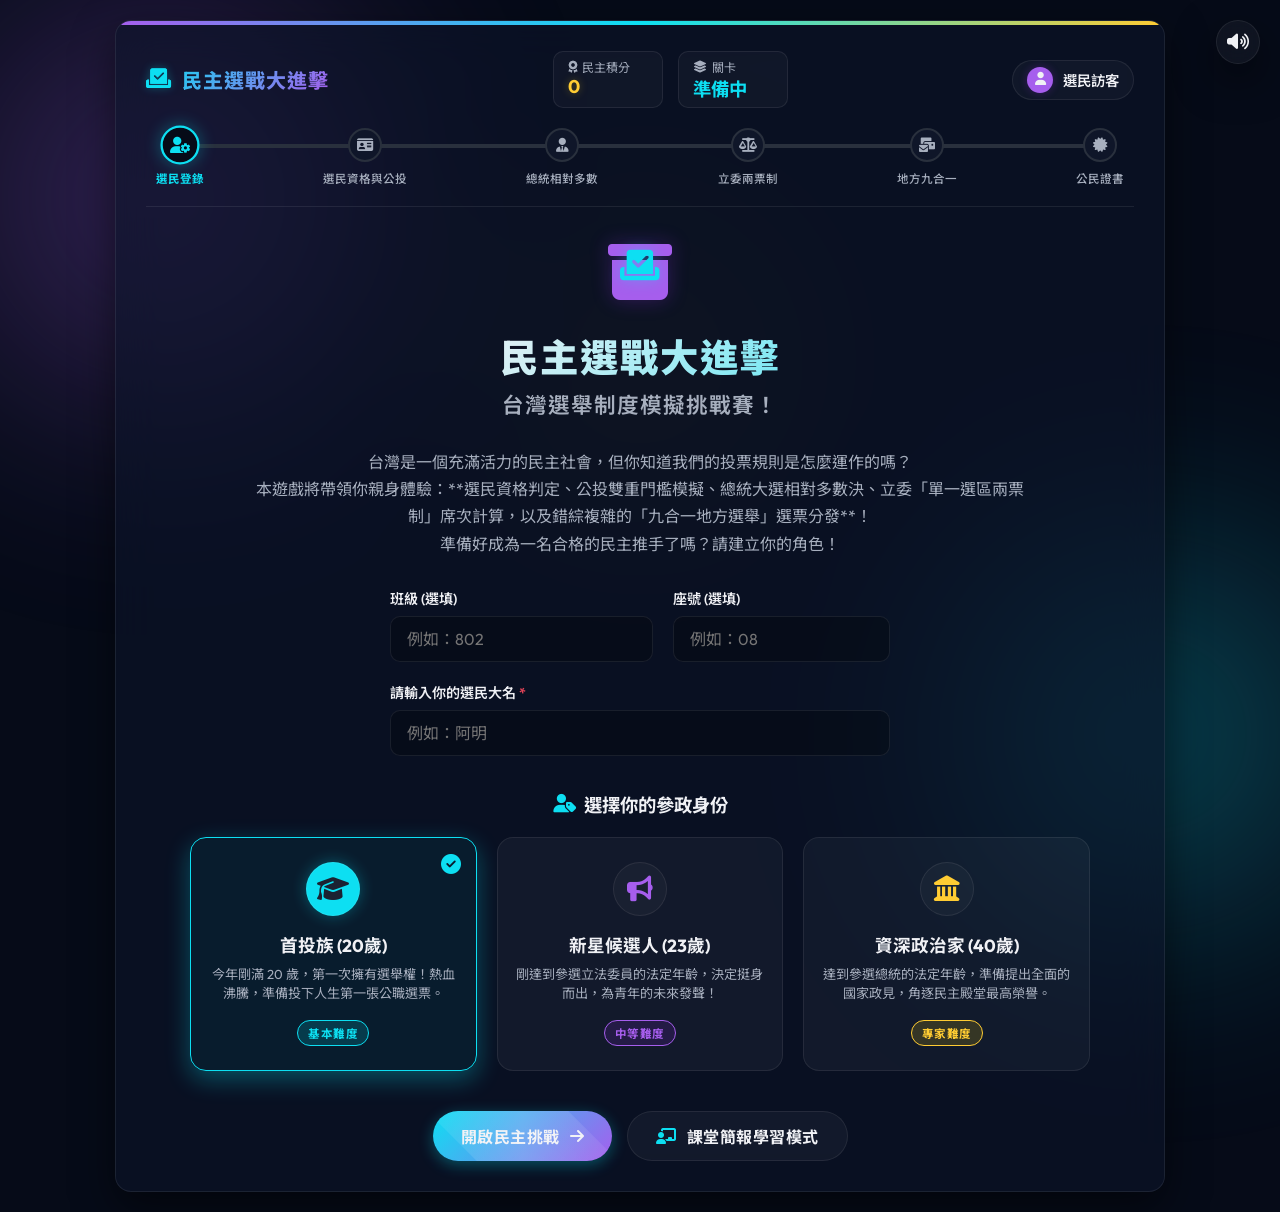
==== commit 99be1c21: "feat: implement Taiwan Election System interactive game and 50-slide Bloom taxonomy presentation" ====
--- a/index.html
+++ b/index.html
@@ -3,20 +3,25 @@
 <head>
   <meta charset="UTF-8">
   <meta name="viewport" content="width=device-width, initial-scale=1.0">
-  <title>立法大師：素養思辨挑戰賽！</title>
+  <meta name="description" content="台灣選舉制度互動式教育遊戲 - 認識台灣民主的基石：選民資格、公投門檻、單一選區兩票制與九合一地方選舉！">
+  <title>民主選戰大進擊：台灣選舉制度模擬挑戰賽！</title>
+  
   <!-- Google Fonts -->
   <link rel="preconnect" href="https://fonts.googleapis.com">
   <link rel="preconnect" href="https://fonts.gstatic.com" crossorigin>
-  <link href="https://fonts.googleapis.com/css2?family=Noto+Sans+TC:wght@400;500;700;900&family=Outfit:wght@400;600;800&family=ZCOOL+KuaiLe&display=swap" rel="stylesheet">
+  <link href="https://fonts.googleapis.com/css2?family=Noto+Sans+TC:wght@400;500;700;900&family=Outfit:wght@400;600;800;900&display=swap" rel="stylesheet">
+  
   <!-- FontAwesome Icons -->
   <link rel="stylesheet" href="https://cdnjs.cloudflare.com/ajax/libs/font-awesome/6.4.0/css/all.min.css">
+  
   <!-- Vanilla CSS Stylesheet -->
   <link rel="stylesheet" href="style.css">
 </head>
 <body>
-  <!-- Background Decorative Elements -->
+  <!-- Background Decorative Glowing Blobs -->
   <div class="bg-glow bg-glow-1"></div>
   <div class="bg-glow bg-glow-2"></div>
+  <div class="bg-glow bg-glow-3"></div>
 
   <!-- Audio Toggle Button -->
   <button id="sound-toggle" class="sound-btn" aria-label="切換音效">
@@ -26,599 +31,809 @@
   <!-- Main Game Container -->
   <main class="game-container">
     
-    <!-- Top Progress Indicator (HUD) -->
+    <!-- Top HUD Progress Indicator -->
     <header class="game-hud" id="game-hud">
       <div class="hud-top">
-        <div class="bill-badge">
-          <i class="fas fa-scroll"></i>
-          <span id="hud-bill-title">未選擇法案</span>
+        <div class="game-logo-badge">
+          <i class="fas fa-vote-yea"></i>
+          <span>民主選戰大進擊</span>
         </div>
         
-        <!-- Stakeholder Satisfaction HUD -->
-        <div class="stakeholders-hud" id="stakeholders-hud">
-          <div class="st-item student" title="學生的滿意度">
-            <span class="st-label"><i class="fas fa-child"></i> 學生</span>
-            <div class="st-bar"><div class="st-fill" id="st-fill-student" style="width: 50%;"></div></div>
-            <span class="st-val" id="st-val-student">50%</span>
-          </div>
-          <div class="st-item parent" title="家長的滿意度">
-            <span class="st-label"><i class="fas fa-user-friends"></i> 家長</span>
-            <div class="st-bar"><div class="st-fill" id="st-fill-parent" style="width: 50%;"></div></div>
-            <span class="st-val" id="st-val-parent">50%</span>
-          </div>
-          <div class="st-item teacher" title="教師的滿意度">
-            <span class="st-label"><i class="fas fa-chalkboard-teacher"></i> 教師</span>
-            <div class="st-bar"><div class="st-fill" id="st-fill-teacher" style="width: 50%;"></div></div>
-            <span class="st-val" id="st-val-teacher">50%</span>
+        <!-- Score and Level Stats -->
+        <div class="stats-hud" id="stats-hud">
+          <div class="stat-item" title="公民知識積分">
+            <span class="stat-label"><i class="fas fa-award"></i> 民主積分</span>
+            <span class="stat-val" id="hud-score">0</span>
+          </div>
+          <div class="stat-item" title="目前進度">
+            <span class="stat-label"><i class="fas fa-layer-group"></i> 關卡</span>
+            <span class="stat-val" id="hud-level">準備中</span>
           </div>
         </div>
 
         <div class="character-badge">
-          <img id="hud-char-avatar" src="" alt="角色頭像" class="hidden">
-          <span id="hud-char-name">訪客</span>
+          <div class="avatar-mini" id="hud-avatar-mini"><i class="fas fa-user"></i></div>
+          <span id="hud-char-name">選民訪客</span>
         </div>
       </div>
       
-      <!-- Legislative Steps Timeline -->
+      <!-- Timeline showing levels -->
       <div class="timeline">
         <div class="timeline-line">
           <div class="timeline-progress" id="timeline-progress-bar"></div>
         </div>
-        <div class="step-node active" data-step="0">
-          <div class="node-circle"><i class="fas fa-file-signature"></i></div>
-          <span class="node-label">起草/提案</span>
-        </div>
-        <div class="step-node" data-step="1">
-          <div class="node-circle"><i class="fas fa-users-cog"></i></div>
-          <span class="node-label">委員會公聽會</span>
-        </div>
-        <div class="step-node" data-step="2">
-          <div class="node-circle"><i class="fas fa-vote-yea"></i></div>
-          <span class="node-label">二讀比例原則</span>
-        </div>
-        <div class="step-node" data-step="3">
-          <div class="node-circle"><i class="fas fa-gavel"></i></div>
-          <span class="node-label">三讀合憲審查</span>
-        </div>
-        <div class="step-node" data-step="4">
-          <div class="node-circle"><i class="fas fa-signature"></i></div>
-          <span class="node-label">公布/覆議</span>
+        <div class="step-node active" data-step="0" id="node-0">
+          <div class="node-circle"><i class="fas fa-user-cog"></i></div>
+          <span class="node-label">選民登錄</span>
+        </div>
+        <div class="step-node" data-step="1" id="node-1">
+          <div class="node-circle"><i class="fas fa-id-card"></i></div>
+          <span class="node-label">選民資格與公投</span>
+        </div>
+        <div class="step-node" data-step="2" id="node-2">
+          <div class="node-circle"><i class="fas fa-user-tie"></i></div>
+          <span class="node-label">總統相對多數</span>
+        </div>
+        <div class="step-node" data-step="3" id="node-3">
+          <div class="node-circle"><i class="fas fa-balance-scale"></i></div>
+          <span class="node-label">立委兩票制</span>
+        </div>
+        <div class="step-node" data-step="4" id="node-4">
+          <div class="node-circle"><i class="fas fa-mail-bulk"></i></div>
+          <span class="node-label">地方九合一</span>
+        </div>
+        <div class="step-node" data-step="5" id="node-5">
+          <div class="node-circle"><i class="fas fa-certificate"></i></div>
+          <span class="node-label">公民證書</span>
         </div>
       </div>
     </header>
 
-    <!-- Game Screens -->
+    <!-- Main Screens Wrapper -->
     <section class="screen-wrapper">
       
-      <!-- 0. Intro Screen -->
+      <!-- 0. Character / Voter Creation Screen -->
       <div class="screen active" id="screen-intro">
         <div class="intro-logo">
           <div class="logo-icon-wrapper">
-            <i class="fas fa-gavel logo-gavel"></i>
-            <i class="fas fa-university logo-court"></i>
-          </div>
-          <h1>立法大師</h1>
-          <h2>素養思辨挑戰賽！</h2>
+            <i class="fas fa-box-archive logo-box"></i>
+            <i class="fas fa-vote-yea logo-ballot"></i>
+          </div>
+          <h1>民主選戰大進擊</h1>
+          <h2>台灣選舉制度模擬挑戰賽！</h2>
         </div>
         <p class="intro-desc">
-          公共政策沒有絕對的對與錯，只有利益的權衡與價值的抉擇！本遊戲將帶你扮演立法委員，從**起草法案方針、主持公聽會調和衝突、二讀比例原則思辨，到三讀合憲性審查**，體驗一條兼顧法理與民意的法律是如何誕生的！
+          台灣是一個充滿活力的民主社會，但你知道我們的投票規則是怎麼運作的嗎？<br>
+          本遊戲將帶領你親身體驗：**選民資格判定、公投雙重門檻模擬、總統大選相對多數決、立委「單一選區兩票制」席次計算，以及錯綜複雜的「九合一地方選舉」選票分發**！<br>
+          準備好成為一名合格的民主推手了嗎？請建立你的角色！
         </p>
-        <div class="form-group-row">
-          <div class="form-group-item">
-            <label for="player-class-input">班級：</label>
-            <input type="text" id="player-class-input" placeholder="例如：801" maxlength="6">
-          </div>
-          <div class="form-group-item">
-            <label for="player-seat-input">座號：</label>
-            <input type="number" id="player-seat-input" placeholder="例如：15" min="1" max="99">
-          </div>
-        </div>
-        <div class="form-group">
-          <label for="player-name-input">輸入你的立法委員大名：</label>
-          <input type="text" id="player-name-input" placeholder="例如：閃亮亮立委" maxlength="10">
-        </div>
-        <button id="btn-start-game" class="btn btn-primary btn-pulse">
-          開始思辨冒險 <i class="fas fa-arrow-right"></i>
-        </button>
+        
+        <div class="form-grid">
+          <div class="form-group">
+            <label for="player-class-input">班級 (選填)</label>
+            <input type="text" id="player-class-input" placeholder="例如：802" maxlength="6">
+          </div>
+          <div class="form-group">
+            <label for="player-seat-input">座號 (選填)</label>
+            <input type="number" id="player-seat-input" placeholder="例如：08" min="1" max="99">
+          </div>
+          <div class="form-group full-width">
+            <label for="player-name-input">請輸入你的選民大名 <span class="required">*</span></label>
+            <input type="text" id="player-name-input" placeholder="例如：阿明" maxlength="10" required>
+          </div>
+        </div>
+
+        <div class="role-selection-section">
+          <h4><i class="fas fa-user-tag text-cyan"></i> 選擇你的參政身份</h4>
+          <div class="card-grid" id="role-grid">
+            <div class="select-card role-card active" data-role="first-voter">
+              <div class="card-icon"><i class="fas fa-graduation-cap icon-first"></i></div>
+              <h5>首投族 (20歲)</h5>
+              <p>今年剛滿 20 歲，第一次擁有選舉權！熱血沸騰，準備投下人生第一張公職選票。</p>
+              <div class="badge badge-cyan">基本難度</div>
+            </div>
+            
+            <div class="select-card role-card" data-role="youth-candidate">
+              <div class="card-icon"><i class="fas fa-bullhorn icon-youth"></i></div>
+              <h5>新星候選人 (23歲)</h5>
+              <p>剛達到參選立法委員的法定年齡，決定挺身而出，為青年的未來發聲！</p>
+              <div class="badge badge-purple">中等難度</div>
+            </div>
+            
+            <div class="select-card role-card" data-role="senior-politician">
+              <div class="card-icon"><i class="fas fa-landmark icon-senior"></i></div>
+              <h5>資深政治家 (40歲)</h5>
+              <p>達到參選總統的法定年齡，準備提出全面的國家政見，角逐民主殿堂最高榮譽。</p>
+              <div class="badge badge-gold">專家難度</div>
+            </div>
+          </div>
+        </div>
+
+        <div style="display: flex; gap: 15px; justify-content: center; flex-wrap: wrap; margin-top: 25px;">
+          <button id="btn-start-game" class="btn btn-primary btn-pulse" style="margin: 0;">
+            開啟民主挑戰 <i class="fas fa-arrow-right"></i>
+          </button>
+          <a href="slides.html" class="btn btn-secondary" style="text-decoration: none;">
+            <i class="fas fa-chalkboard-teacher text-cyan"></i> 課堂簡報學習模式
+          </a>
+        </div>
       </div>
 
-      <!-- 1. Selection Screen -->
-      <div class="screen" id="screen-select">
-        <h3 class="screen-title">選擇你要推動的法規主題與立法角色</h3>
+      <!-- 1. Stage 1: Voter Eligibility & Referendum -->
+      <div class="screen" id="screen-stage1">
+        <h3 class="screen-title"><span class="step-num">關卡一</span> 選民參政權與公民投票門檻</h3>
         
-        <!-- Character Selection -->
-        <div class="selection-section">
-          <h4><i class="fas fa-user-tag"></i> 選擇你的立法夥伴</h4>
-          <div class="card-grid" id="character-grid">
-            <div class="select-card character-card active" data-char="dotty">
-              <div class="card-image-placeholder">
-                <i class="fas fa-wand-magic-sparkles avatar-icon icon-dotty"></i>
-              </div>
-              <h5>點點 (法案精靈)</h5>
-              <p>擁有魔法的法案小助手，能把複雜的法律條文變成有趣的魔法！</p>
-            </div>
-            <div class="select-card character-card" data-char="ray">
-              <div class="card-image-placeholder">
-                <i class="fas fa-graduation-cap avatar-icon icon-ray"></i>
-              </div>
-              <h5>阿光 (正義小法官)</h5>
-              <p>精通憲法與法規的智慧少年，最講求程序正義與法理嚴謹度。</p>
-            </div>
-            <div class="select-card character-card" data-char="wah">
-              <div class="card-image-placeholder">
-                <i class="fas fa-bullhorn avatar-icon icon-wah"></i>
-              </div>
-              <h5>小華 (熱血小議員)</h5>
-              <p>充滿熱情、最聽取民眾心聲的行動派，擅長說服立委與拉票！</p>
-            </div>
-          </div>
-        </div>
-
-        <!-- Bill Selection -->
-        <div class="selection-section">
-          <h4><i class="fas fa-file-invoice"></i> 選擇你想要推動的法案</h4>
-          <div class="card-grid" id="bill-grid">
-            <div class="select-card bill-card active" data-bill="homework">
-              <div class="bill-icon-box"><i class="fas fa-book-open"></i></div>
-              <h5>「中小學禁止週末作業條例」</h5>
-              <p>思辨核心：學生自主休息權 v.s. 學校教學自主權與家長教育參與權。</p>
-            </div>
-            <div class="select-card bill-card" data-bill="lunch">
-              <div class="bill-icon-box"><i class="fas fa-cookie-bite"></i></div>
-              <h5>「營養午餐全面加糖與點心法案」</h5>
-              <p>思辨核心：學生飲食幸福權與選擇權 v.s. 健康發育權與學校財政負擔。</p>
-            </div>
-            <div class="select-card bill-card" data-bill="green">
-              <div class="bill-icon-box"><i class="fas fa-leaf"></i></div>
-              <h5>「校園綠能與垃圾減量推廣法」</h5>
-              <p>思辨核心：環境保護與世代公共利益 v.s. 師生生活便利權與高額建置成本。</p>
-            </div>
-          </div>
-        </div>
-
-        <button id="btn-confirm-selection" class="btn btn-primary">
-          確認，開始提案！ <i class="fas fa-check"></i>
-        </button>
+        <!-- Task 1: Card Sorting for Voting Eligibility -->
+        <div class="minigame-box" id="eligibility-game-container">
+          <div class="game-header">
+            <h4>任務 1：台灣公民參政權資格檢查</h4>
+            <span class="badge badge-purple">年齡大考驗</span>
+          </div>
+          <p class="game-instruction">
+            根據中華民國《憲法》及《公職人員選舉罷免法》，不同參政權利有不同的年齡門檻。請閱讀下方人物卡片，將其**拖曳或點選**分發至正確的權限框中！
+          </p>
+          
+          <div class="eligibility-workspace">
+            <!-- Current card to sort -->
+            <div class="sorting-card-area">
+              <div class="sorting-card" id="active-sort-card">
+                <!-- Dynamic Content -->
+                <div class="card-inner">
+                  <div class="sort-avatar"><i class="fas fa-user-circle"></i></div>
+                  <div class="sort-info">
+                    <h5 id="sort-card-name">小華</h5>
+                    <p id="sort-card-age">年齡：19 歲</p>
+                    <span class="sort-desc" id="sort-card-desc">剛考上大學，非常關心環境議題，希望能對能源公投與市長選舉發表看法。</span>
+                  </div>
+                </div>
+              </div>
+              <div class="sorting-progress">剩餘卡片：<span id="sort-remain">5</span> / 5</div>
+            </div>
+            
+            <!-- Target Dropping Zones -->
+            <div class="drop-zones-grid">
+              <button class="drop-zone" data-zone="referendum-only" id="zone-ref">
+                <i class="fas fa-file-contract text-cyan"></i>
+                <span>僅限公民投票 (18歲)</span>
+                <span class="zone-desc">可投票表決公共議題，但不能選人</span>
+              </button>
+              <button class="drop-zone" data-zone="voter" id="zone-vote">
+                <i class="fas fa-vote-yea text-green"></i>
+                <span>具一般選舉權 (20歲)</span>
+                <span class="zone-desc">可投票給總統、立委、市長等公職</span>
+              </button>
+              <button class="drop-zone" data-zone="candidate-legislator" id="zone-leg">
+                <i class="fas fa-bullhorn text-purple"></i>
+                <span>可參選立委與公職 (23歲)</span>
+                <span class="zone-desc">可登記參選地方議員、立法委員</span>
+              </button>
+              <button class="drop-zone" data-zone="candidate-president" id="zone-pres">
+                <i class="fas fa-landmark text-gold"></i>
+                <span>可參選總統 (40歲)</span>
+                <span class="zone-desc">符合參選中華民國總統的年齡</span>
+              </button>
+            </div>
+          </div>
+          <div class="feedback-message" id="eligibility-feedback"></div>
+        </div>
+
+        <!-- Task 2: Referendum Simulator (Visible after Task 1) -->
+        <div class="minigame-box hidden" id="referendum-game-container">
+          <div class="game-header">
+            <h4>任務 2：公投提案「雙重門檻」模擬器</h4>
+            <span class="badge badge-gold">憲法知識</span>
+          </div>
+          <p class="game-instruction">
+            台灣《公民投票法》規定，公投要通過必須同時跨越**雙重門檻**：<br>
+            <strong>① 同意票必須多於不同意票</strong><br>
+            <strong>② 同意票數必須達到投票權人總數的 1/4 (25%) 以上</strong><br>
+            請拖動下方滑桿，模擬一場**「是否同意高中生延後上學」**的公投，嘗試讓公投**成功通過**！
+          </p>
+
+          <div class="simulator-layout">
+            <!-- Controls -->
+            <div class="sim-controls">
+              <div class="control-group">
+                <label for="slider-turnout">
+                  <i class="fas fa-users text-cyan"></i> 投票率 (Turnout)：<span class="sim-val" id="val-turnout">50%</span>
+                </label>
+                <input type="range" id="slider-turnout" min="0" max="100" value="40">
+              </div>
+
+              <div class="control-group">
+                <label for="slider-agree">
+                  <i class="fas fa-check-circle text-green"></i> 同意票佔投票人數比例：<span class="sim-val" id="val-agree">50%</span>
+                </label>
+                <input type="range" id="slider-agree" min="0" max="100" value="60">
+              </div>
+
+              <!-- Extra statistics explanation -->
+              <div class="sim-math-card">
+                <p>假設全國總投票權人數為：**1,900 萬人**</p>
+                <p>➔ 通過所需的同意票低標 (25%)：**475 萬票**</p>
+                <p>➔ 預估目前同意票數：<span class="highlight-text" id="sim-calc-agree-votes">0 萬票</span></p>
+              </div>
+            </div>
+
+            <!-- Visualization -->
+            <div class="sim-visualization">
+              <div class="bar-chart-container">
+                <!-- Bar 1: Total Voter Population Representation -->
+                <div class="chart-column">
+                  <span class="column-label">全國公民 (100%)</span>
+                  <div class="bar-bg">
+                    <div class="bar-fill bg-blue-grad" style="height: 100%;">
+                      <span class="bar-percent">1,900 萬</span>
+                    </div>
+                  </div>
+                </div>
+
+                <!-- Bar 2: Agree vs Disagree -->
+                <div class="chart-column">
+                  <span class="column-label">公投結果</span>
+                  <div class="bar-bg">
+                    <div class="bar-fill bg-green-grad" id="bar-agree" style="height: 24%;">
+                      <span class="bar-percent" id="bar-agree-lbl">同意: 24%</span>
+                    </div>
+                    <div class="bar-fill bg-red-grad" id="bar-disagree" style="height: 16%;">
+                      <span class="bar-percent" id="bar-disagree-lbl">不同意: 16%</span>
+                    </div>
+                    <div class="bar-fill bg-gray" id="bar-no-vote" style="height: 60%;">
+                      <span class="bar-percent">未投票: 60%</span>
+                    </div>
+                  </div>
+                </div>
+
+                <!-- Bar 3: The 25% Threshold Marker -->
+                <div class="chart-column">
+                  <span class="column-label">同意門檻 (25%)</span>
+                  <div class="bar-bg">
+                    <div class="bar-fill bg-gold-grad" style="height: 25%;">
+                      <span class="bar-percent">475 萬票</span>
+                    </div>
+                    <div class="threshold-dash-line"></div>
+                  </div>
+                </div>
+              </div>
+
+              <!-- Passing feedback -->
+              <div class="sim-status-box" id="sim-status-box">
+                <div class="status-icon" id="sim-status-icon"><i class="fas fa-times-circle"></i></div>
+                <div class="status-details">
+                  <h5 id="sim-status-title">公投結果：未通過！</h5>
+                  <p id="sim-status-desc">同意票數未達總投票權人數的 25% (475萬票)。</p>
+                </div>
+              </div>
+            </div>
+          </div>
+          
+          <div class="sim-action-area">
+            <button id="btn-submit-referendum" class="btn btn-success hidden">
+              確認此公投結果，進入下一關 <i class="fas fa-chevron-right"></i>
+            </button>
+          </div>
+        </div>
+
+        <div class="button-footer">
+          <button id="btn-to-stage2" class="btn btn-primary hidden">
+            前往關卡二：總統大選 <i class="fas fa-arrow-right"></i>
+          </button>
+        </div>
       </div>
 
-      <!-- 2. Stage 1: Drafting, Proposal & First Reading -->
-      <div class="screen" id="screen-stage1">
-        <h3 class="screen-title">第一關：法案政策起草與一讀會</h3>
+      <!-- 2. Stage 2: Presidential Election (Relative Majority) -->
+      <div class="screen" id="screen-stage2">
+        <h3 class="screen-title"><span class="step-num">關卡二</span> 總統大選與相對多數決</h3>
         
         <div class="stage-intro-card">
-          <p>
-            <strong>【起草方針與連署】</strong><br>
-            立法的第一步是「起草法案方針」。不同的條文設計，會對**學生、家長、教師**造成不同程度的影響。起草完畢後，需獲得 **15位以上立委共同連署** 才能正式向院會提案！
+          <div class="intro-card-icon"><i class="fas fa-landmark text-gold"></i></div>
+          <div class="intro-card-content">
+            <p>
+              <strong>【總統選舉制度：相對多數決】</strong><br>
+              中華民國總統與副總統選舉採<strong>「單一選區、相對多數決」</strong>。全國為單一選區，選民直接投票。
+              不需要獲得過半數的支持，只要獲得**相對最高票**的候選人即告當選（又稱第一過去門檻制，Winner-takes-all）。
+            </p>
+          </div>
+        </div>
+
+        <!-- Mini-game Campaign Strategy -->
+        <div class="minigame-box" id="campaign-game-container">
+          <div class="game-header">
+            <h4>任務 1：選戰造勢與政見攻防</h4>
+            <span class="badge badge-cyan">選戰模擬</span>
+          </div>
+          <p class="game-instruction">
+            你被任命為候選人<strong>「民主希望隊」</strong>的選戰總幹事！面對另外兩位強大的競爭對手，你必須為最後一場黃金週造勢晚會選擇核心政見。不同的政見會對不同的選民群體產生不同影響：
           </p>
-        </div>
-
-        <!-- Step A: Drafting Choices -->
-        <div class="minigame-box" id="drafting-game-container">
-          <h4>任務 1：決定您的法案起草方針</h4>
-          <p class="game-instruction">請點選一個符合您政策理念的起草方針（這將決定初始的三方滿意度）：</p>
-          
-          <div class="drafting-options-grid" id="drafting-options-container">
-            <!-- Dynamic choices based on selected bill -->
-          </div>
-        </div>
-
-        <!-- Step B: Signature Collection (Active after choice) -->
-        <div class="minigame-box hidden" id="sig-game-container">
-          <h4>任務 2：徵求立法委員連署提案</h4>
-          <div class="game-hud-bar">
-            <div class="hud-item"><i class="fas fa-users"></i> 已連署人數: <span id="sig-count" class="counter-highlight">0</span> / 15</div>
-            <div class="hud-item"><i class="fas fa-clock"></i> 剩餘時間: <span id="sig-timer">15</span> 秒</div>
-          </div>
-          
-          <div class="sig-instructions">
-            <p><i class="fas fa-info-circle animate-bounce"></i> 快速點擊畫面上飄浮的「立委支持信件」，收集 15 個連署簽名吧！</p>
-          </div>
-          
-          <div class="sig-play-area" id="sig-play-area">
-            <div class="start-overlay" id="sig-start-overlay">
-              <button id="btn-start-sig" class="btn btn-secondary">點此開始收集簽名</button>
-            </div>
-          </div>
-        </div>
-
-        <!-- First Reading Ceremony (Hidden until game won) -->
-        <div class="ceremony-box hidden" id="first-reading-ceremony">
-          <h4><i class="fas fa-university"></i> 立法院院會：一讀程序</h4>
-          <p class="announcement">
-            「現在朗讀本案案由：<span class="highlight-text" id="ceremony-bill-title">法案名稱</span>。請問院會有無異議？無異議，本案一讀通過，送交委員會審查！」
-          </p>
-          
-          <div class="gavel-interactive-area">
-            <div class="gavel-wrapper" id="gavel-anim-s1">
-              <svg class="gavel-svg" viewBox="0 0 100 100">
-                <rect x="25" y="30" width="30" height="16" rx="4" fill="#8B4513" stroke="#D4AF37" stroke-width="2"/>
-                <rect x="22" y="27" width="6" height="22" rx="2" fill="#D4AF37"/>
-                <rect x="52" y="27" width="6" height="22" rx="2" fill="#D4AF37"/>
-                <rect x="40" y="46" width="8" height="40" rx="3" fill="#A0522D"/>
-                <circle cx="44" cy="84" r="5" fill="#8B4513"/>
-                <ellipse cx="60" cy="85" rx="25" ry="10" fill="#CD853F" stroke="#8B4513" stroke-width="2"/>
-                <ellipse cx="60" cy="81" rx="25" ry="10" fill="#DEB887"/>
-              </svg>
-              <div class="gavel-spark" id="gavel-spark-s1"></div>
-            </div>
-            <p class="gavel-instruction">點擊議事槌敲擊桌面，完成一讀送交審查！</p>
-            <button id="btn-strike-gavel-s1" class="btn btn-danger hidden">
-              <i class="fas fa-hammer"></i> 敲擊議事槌
+
+          <div class="campaign-options">
+            <div class="campaign-option-card" data-strategy="youth">
+              <div class="opt-header">
+                <i class="fas fa-graduation-cap text-cyan"></i>
+                <h5>方針 A：主打「青年居住正義」</h5>
+              </div>
+              <p>承諾興建社會住宅、補助青年租屋、發放購屋低利貸款。</p>
+              <div class="opt-impact">
+                <span><i class="fas fa-users"></i> 吸引大量青年與首投族支持。</span>
+                <span><i class="fas fa-triangle-exclamation text-yellow"></i> 年長選民態度持平。</span>
+              </div>
+            </div>
+
+            <div class="campaign-option-card" data-strategy="elderly">
+              <div class="opt-header">
+                <i class="fas fa-hospital text-purple"></i>
+                <h5>方針 B：主打「銀髮社會福利」</h5>
+              </div>
+              <p>擴大長照 3.0 預算、全面補助老人健保、提高敬老愛心卡點數。</p>
+              <div class="opt-impact">
+                <span><i class="fas fa-users"></i> 贏得高投票率的年長者鐵票。</span>
+                <span><i class="fas fa-triangle-exclamation text-yellow"></i> 青年人擔心財政排擠效應。</span>
+              </div>
+            </div>
+
+            <div class="campaign-option-card" data-strategy="tech">
+              <div class="opt-header">
+                <i class="fas fa-microchip text-gold"></i>
+                <h5>方針 C：主打「科技綠能發展」</h5>
+              </div>
+              <p>扶植 AI 半導體產業鏈、推動校園與園區綠能發電、提供企業創新補助。</p>
+              <div class="opt-impact">
+                <span><i class="fas fa-users"></i> 獲得科技中產階級與產業支持。</span>
+                <span><i class="fas fa-triangle-exclamation text-yellow"></i> 環保團體與勞工群體持保留態度。</span>
+              </div>
+            </div>
+          </div>
+
+          <div class="campaign-vote-preview hidden" id="campaign-preview-box">
+            <h5>策略分析成功！你已成功部署黃金週政見！</h5>
+            <p>接下來，請啟動**開票按鈕**，模擬大選投開票結果！</p>
+            <button id="btn-start-pres-vote" class="btn btn-success btn-large btn-pulse">
+              <i class="fas fa-envelope-open-text"></i> 啟動投開票！
             </button>
           </div>
         </div>
 
+        <!-- Dynamic Election Results (Revealed after clicking vote button) -->
+        <div class="minigame-box hidden" id="pres-results-container">
+          <div class="game-header">
+            <h4>總統大選即時開票看板</h4>
+            <div class="live-indicator"><span class="dot"></span> LIVE 隨時開票中</div>
+          </div>
+
+          <div class="pres-vote-workspace">
+            <!-- Vote Counting Bars -->
+            <div class="candidate-results-list">
+              <!-- Candidate 1 -->
+              <div class="candidate-row" id="cand-1">
+                <div class="cand-avatar cand-blue"><i class="fas fa-user-tie"></i></div>
+                <div class="cand-details">
+                  <div class="cand-meta">
+                    <span class="cand-name">1號 藍海進步黨 (藍天明)</span>
+                    <span class="cand-percent" id="cand-1-pct">0%</span>
+                  </div>
+                  <div class="cand-progress-bg">
+                    <div class="cand-progress-fill bg-blue" id="cand-1-bar" style="width: 0%;"></div>
+                  </div>
+                  <div class="cand-votes" id="cand-1-votes">0 票</div>
+                </div>
+                <div class="winner-badge hidden" id="winner-badge-1"><i class="fas fa-crown"></i> 當選</div>
+              </div>
+
+              <!-- Candidate 2 (Player) -->
+              <div class="candidate-row" id="cand-2">
+                <div class="cand-avatar cand-green"><i class="fas fa-user-shield"></i></div>
+                <div class="cand-details">
+                  <div class="cand-meta">
+                    <span class="cand-name">2號 民主希望隊 (<span id="player-cand-name">玩家名</span>)</span>
+                    <span class="cand-percent" id="cand-2-pct">0%</span>
+                  </div>
+                  <div class="cand-progress-bg">
+                    <div class="cand-progress-fill bg-green" id="cand-2-bar" style="width: 0%;"></div>
+                  </div>
+                  <div class="cand-votes" id="cand-2-votes">0 票</div>
+                </div>
+                <div class="winner-badge hidden" id="winner-badge-2"><i class="fas fa-crown"></i> 當選</div>
+              </div>
+
+              <!-- Candidate 3 -->
+              <div class="candidate-row" id="cand-3">
+                <div class="cand-avatar cand-yellow"><i class="fas fa-user-astronaut"></i></div>
+                <div class="cand-details">
+                  <div class="cand-meta">
+                    <span class="cand-name">3號 陽光力量聯盟 (黃向陽)</span>
+                    <span class="cand-percent" id="cand-3-pct">0%</span>
+                  </div>
+                  <div class="cand-progress-bg">
+                    <div class="cand-progress-fill bg-yellow" id="cand-3-bar" style="width: 0%;"></div>
+                  </div>
+                  <div class="cand-votes" id="cand-3-votes">0 票</div>
+                </div>
+                <div class="winner-badge hidden" id="winner-badge-3"><i class="fas fa-crown"></i> 當選</div>
+              </div>
+            </div>
+
+            <!-- Discussion about Proportionality / Relative Majority -->
+            <div class="election-analysis-card hidden" id="election-analysis-box">
+              <h5><i class="fas fa-info-circle text-cyan"></i> 民主公民課：什麼是相對多數決？</h5>
+              <p id="relative-majority-explain">
+                開票結果揭曉！在相對多數決下，當選人並不需要獲得絕對多數（過半數，即大於50%）的選票。只要得票數領先所有對手即可當選。這種制度能快速產生贏家，但也可能出現「多數民意不滿意當選人」的現象（例如當選人僅獲得39%選票，意味著有61%的人支持其他對手）。
+              </p>
+            </div>
+          </div>
+        </div>
+
         <div class="button-footer">
-          <button id="btn-to-stage2" class="btn btn-primary hidden">
-            前往委員會審查 <i class="fas fa-arrow-right"></i>
+          <button id="btn-to-stage3" class="btn btn-primary hidden">
+            進入關卡三：立委兩票制 <i class="fas fa-arrow-right"></i>
           </button>
         </div>
       </div>
 
-      <!-- 3. Stage 2: Committee & Stakeholder Public Hearing -->
-      <div class="screen" id="screen-stage2">
-        <h3 class="screen-title">第二關：利益衝突調和！委員會與公聽會審查</h3>
+      <!-- 3. Stage 3: Legislative Election (Single-District Two-Vote) -->
+      <div class="screen" id="screen-stage3">
+        <h3 class="screen-title"><span class="step-num">關卡三</span> 立法委員選舉：單一選區兩票制</h3>
         
         <div class="stage-intro-card">
-          <p>
-            <strong>【委員會與公聽會審查】</strong><br>
-            法案進入委員會後，必須召開「公聽會」，邀請**學生代表、家長代表、教師代表**列席表達意見。
-            身為法案起草人，您必須面對他們的犀利質疑，做出最能調和利益的**修正案抉擇**！若某方支持度過低，可能會導致朝野黨團協商陷入僵局！
+          <div class="intro-card-icon"><i class="fas fa-balance-scale text-purple"></i></div>
+          <div class="intro-card-content">
+            <p>
+              <strong>【立委選舉：單一選區兩票制】</strong><br>
+              台灣的立法委員共有 113 席，每位選民會領到<strong>兩張選票</strong>：<br>
+              <strong>第 1 票：區域立委（選人）</strong> - 每個選區選出一名最高票的立委（相對多數決）。<br>
+              <strong>第 2 票：政黨票（選黨）</strong> - 決定 34 席「不分區立委」的分配。只有得票率跨越 <strong>5% 門檻</strong>的政黨，才能依比例分得席次！
+            </p>
+          </div>
+        </div>
+
+        <!-- Ballots Casting Simulator -->
+        <div class="minigame-box" id="legislative-vote-container">
+          <div class="game-header">
+            <h4>任務 1：投下你的立委神聖兩票</h4>
+            <span class="badge badge-purple">投開票體驗</span>
+          </div>
+          
+          <div class="ballots-wrapper">
+            <!-- Ballot 1 -->
+            <div class="ballot-card-sim" id="ballot-district">
+              <div class="ballot-header">
+                <span>中華民國第11屆立法委員選舉票</span>
+                <span class="ballot-type-tag">區域立法委員</span>
+              </div>
+              <div class="ballot-candidates-grid">
+                <div class="ballot-option" data-cand="1">
+                  <div class="cand-number">1</div>
+                  <div class="ballot-cand-info">
+                    <span class="name">藍天明</span>
+                    <span class="party">藍天進步黨</span>
+                  </div>
+                  <div class="vote-stamp-spot"></div>
+                </div>
+                <div class="ballot-option" data-cand="2">
+                  <div class="cand-number">2</div>
+                  <div class="ballot-cand-info">
+                    <span class="name">林民主</span>
+                    <span class="party">民主希望隊</span>
+                  </div>
+                  <div class="vote-stamp-spot"></div>
+                </div>
+                <div class="ballot-option" data-cand="3">
+                  <div class="cand-number">3</div>
+                  <div class="ballot-cand-info">
+                    <span class="name">黃向陽</span>
+                    <span class="party">陽光力量聯盟</span>
+                  </div>
+                  <div class="vote-stamp-spot"></div>
+                </div>
+              </div>
+              <p class="ballot-tip">請點擊一位候選人進行蓋印投票</p>
+            </div>
+
+            <!-- Ballot 2 -->
+            <div class="ballot-card-sim" id="ballot-party">
+              <div class="ballot-header">
+                <span>中華民國第11屆立法委員選舉票</span>
+                <span class="ballot-type-tag party-tag">全國不分區及僑居國外國民 (政黨票)</span>
+              </div>
+              <div class="ballot-parties-grid">
+                <div class="ballot-option-party" data-party="A">
+                  <span class="party-num">1</span>
+                  <span class="party-color-icon bg-blue"></span>
+                  <span class="party-name">藍天進步黨</span>
+                  <div class="vote-stamp-spot"></div>
+                </div>
+                <div class="ballot-option-party" data-party="B">
+                  <span class="party-num">2</span>
+                  <span class="party-color-icon bg-green"></span>
+                  <span class="party-name">民主希望隊</span>
+                  <div class="vote-stamp-spot"></div>
+                </div>
+                <div class="ballot-option-party" data-party="C">
+                  <span class="party-num">3</span>
+                  <span class="party-color-icon bg-yellow"></span>
+                  <span class="party-name">陽光力量聯盟</span>
+                  <div class="vote-stamp-spot"></div>
+                </div>
+                <div class="ballot-option-party" data-party="D">
+                  <span class="party-num">4</span>
+                  <span class="party-color-icon bg-pink"></span>
+                  <span class="party-name">新潮青年黨</span>
+                  <div class="vote-stamp-spot"></div>
+                </div>
+                <div class="ballot-option-party" data-party="E">
+                  <span class="party-num">5</span>
+                  <span class="party-color-icon bg-orange"></span>
+                  <span class="party-name">生態綠能黨</span>
+                  <div class="vote-stamp-spot"></div>
+                </div>
+                <div class="ballot-option-party" data-party="F">
+                  <span class="party-num">6</span>
+                  <span class="party-color-icon bg-purple-solid"></span>
+                  <span class="party-name">勞工權益盟</span>
+                  <div class="vote-stamp-spot"></div>
+                </div>
+              </div>
+              <p class="ballot-tip">請點擊一個政黨進行蓋印投票</p>
+            </div>
+          </div>
+
+          <!-- Vote Drop Animation Box -->
+          <div class="ballot-box-animation hidden" id="ballot-box-anim-container">
+            <div class="box-slot">
+              <div class="flying-ballot" id="flying-ballot-1"><i class="fas fa-file-alt"></i> 區域票</div>
+              <div class="flying-ballot" id="flying-ballot-2"><i class="fas fa-file-invoice"></i> 政黨票</div>
+              <i class="fas fa-box-open box-icon"></i>
+            </div>
+            <p>投票完成！選票已投入票箱。正在前往「政黨票席次計算機」...</p>
+          </div>
+        </div>
+
+        <!-- Task 2: Party Proportional Calculator & Parliament Visualizer -->
+        <div class="minigame-box hidden" id="legislative-calculator-container">
+          <div class="game-header">
+            <h4>任務 2：政黨票分配席次計算與議席分佈圖</h4>
+            <span class="badge badge-gold">5%得票率門檻限制</span>
+          </div>
+          <p class="game-instruction">
+            不分區立委共有 34 席。調整各政黨得票率滑桿，親自看見**小於 5% 門檻的政黨**如何被篩除，而合格政黨如何按得票佔比分配席次！<br>
+            <strong>挑戰任務</strong>：嘗試調整滑桿，讓**「生態綠能黨（橘）」**成功跨越 5% 門檻，並觀察分配結果！
           </p>
-        </div>
-
-        <!-- Stakeholder Hearing Panel -->
-        <div class="minigame-box" id="hearing-game-container">
-          <h4>任務 1：召開公聽會！答覆各界代表質疑</h4>
+
+          <div class="calc-workspace">
+            <!-- Left: Inputs -->
+            <div class="calc-inputs">
+              <h5 class="section-subtitle">調整各黨政黨票得票率 (總和需為 100%)</h5>
+              <div class="party-sliders-list" id="party-sliders-container">
+                <!-- Sliders dynamically generated -->
+              </div>
+              <div class="sum-error-message" id="slider-sum-warning">
+                目前得票率總和：<span id="slider-sum-val">100</span>% (必須等於 100% 才能計算)
+              </div>
+            </div>
+
+            <!-- Right: Results & Chart -->
+            <div class="calc-results">
+              <h5 class="section-subtitle">34席不分區分配結果 (點亮立委席次)</h5>
+              
+              <!-- Parliament Seating SVG Arc -->
+              <div class="parliament-chart-wrapper">
+                <svg class="parliament-svg" viewBox="-120 -100 240 110" id="parliament-svg">
+                  <!-- Dots generated dynamically via JS (semi-circle of 34 seats) -->
+                </svg>
+                <div class="parliament-hover-info" id="parliament-hover-info">移至座位查看詳情</div>
+              </div>
+
+              <!-- Result Table -->
+              <table class="result-table">
+                <thead>
+                  <tr>
+                    <th>政黨</th>
+                    <th>得票率</th>
+                    <th>跨越5%</th>
+                    <th>分配席次</th>
+                    <th>女性保障</th>
+                  </tr>
+                </thead>
+                <tbody id="result-table-body">
+                  <!-- Generated dynamically -->
+                </tbody>
+              </table>
+
+              <!-- Gender info notice -->
+              <div class="gender-rule-box">
+                <i class="fas fa-venus-mars text-purple"></i>
+                <span>根據規定，各政黨當選之不分區立委席次，**女性比例不得低於二分之一**。系統已自動套用性別輪替保障規則！</span>
+              </div>
+            </div>
+          </div>
           
-          <div class="hearing-workspace" id="hearing-workspace">
-            <!-- Active stakeholder dialogue will render here dynamically -->
-          </div>
-          
-          <div class="hearing-options-panel" id="hearing-options-container">
-            <!-- Options to reply will render here dynamically -->
-          </div>
-        </div>
-
-        <!-- Party Caucus Negotiation (Unlocked after hearing) -->
-        <div class="minigame-box hidden" id="negotiation-game-container">
-          <h4>任務 2：朝野黨團協商！尋求政黨共識</h4>
-          <p class="game-instruction">法案在委員會中被政黨爭執不下！拉動拉桿調整三方政黨的「讓步值」，讓三個指針都重疊在發光的「共識區」，即可通過協商！</p>
-          
-          <div class="negotiation-workspace">
-            <div class="party-control">
-              <label for="slider-party-a"><i class="fas fa-square-full party-icon-blue"></i> 藍天黨 (注重行政執行可行性)</label>
-              <div class="slider-wrapper">
-                <input type="range" id="slider-party-a" min="0" max="100" value="20">
-                <span class="value-display" id="val-party-a">20%</span>
-              </div>
-            </div>
-
-            <div class="party-control">
-              <label for="slider-party-b"><i class="fas fa-square-full party-icon-green"></i> 綠地黨 (注重學生表意與自主權)</label>
-              <div class="slider-wrapper">
-                <input type="range" id="slider-party-b" min="0" max="100" value="80">
-                <span class="value-display" id="val-party-b">80%</span>
-              </div>
-            </div>
-
-            <div class="party-control">
-              <label for="slider-party-c"><i class="fas fa-square-full party-icon-yellow"></i> 陽光黨 (注重配套輔導與社會平衡)</label>
-              <div class="slider-wrapper">
-                <input type="range" id="slider-party-c" min="0" max="100" value="50">
-                <span class="value-display" id="val-party-c">50%</span>
-              </div>
-            </div>
-
-            <div class="negotiation-target-zone">
-              <div class="target-glow-zone" id="target-glow-zone"></div>
-              <div class="pointer pointer-a" id="ptr-party-a"></div>
-              <div class="pointer pointer-b" id="ptr-party-b"></div>
-              <div class="pointer pointer-c" id="ptr-party-c"></div>
-              <div class="target-label">共識發光區 (50%)</div>
-            </div>
-          </div>
-          <div class="negotiation-feedback" id="negotiation-feedback">朝野協商中，努力拉近彼此的差距...</div>
+          <div class="calc-action-area">
+            <button id="btn-submit-legislative" class="btn btn-success">
+              確認不分區立委分配結果，進入下一關 <i class="fas fa-chevron-right"></i>
+            </button>
+          </div>
         </div>
 
         <div class="button-footer">
-          <button id="btn-to-stage3" class="btn btn-primary hidden">
-            送出審查報告，進入二讀會 <i class="fas fa-arrow-right"></i>
+          <button id="btn-to-stage4" class="btn btn-primary hidden">
+            前往關卡四：九合一地方選舉 <i class="fas fa-arrow-right"></i>
           </button>
         </div>
       </div>
 
-      <!-- 4. Stage 3: Second Reading (Proportionality Principle Debate) -->
-      <div class="screen" id="screen-stage3">
-        <h3 class="screen-title">第三關：二讀會大辯論！憲法比例原則之思辨</h3>
+      <!-- 4. Stage 4: Nine-in-One Local Elections (Ballot Sorting) -->
+      <div class="screen" id="screen-stage4">
+        <h3 class="screen-title"><span class="step-num">關卡四</span> 九合一地方公職人員選舉：選票分發員</h3>
         
         <div class="stage-intro-card">
-          <p>
-            <strong>【二讀會與比例原則】</strong><br>
-            二讀會是法案審查最關鍵、辯論最激烈的階段！立委們會就法案的合理性進行攻防。
-            根據**中華民國憲法第 23 條（比例原則）**，國家限制人民權利時，必須符合「目的正當性」、「手段適合性」、「限制必要性（最小侵害）」與「衡平性」。請為您的法規做出最符合憲法精神的法理辯護！
-          </p>
-        </div>
-
-        <div class="stage3-split-layout">
-          <!-- Left: Proportionality Quiz -->
-          <div class="quiz-panel">
-            <div class="panel-header">
-              <i class="fas fa-balance-scale"></i> 院會大辯論：比例原則答辯
-            </div>
-            <div class="quiz-box">
-              <div class="question-header">
-                <span class="question-number" id="quiz-q-num">第 1 / 3 題</span>
-                <span class="legislator-avatar-hud"><i class="fas fa-user-tie"></i> 院會現場辯論中</span>
-              </div>
-              <p class="question-text" id="quiz-question">讀取中...</p>
-              <div class="quiz-options" id="quiz-options-container">
-                <!-- Dynamic choices -->
-              </div>
-              <div class="quiz-feedback hidden" id="quiz-feedback-box">
-                <span id="quiz-feedback-text"></span>
-              </div>
-            </div>
-          </div>
-
-          <!-- Right: Visual Voting Board -->
-          <div class="voting-panel">
-            <div class="panel-header">
-              <i class="fas fa-desktop"></i> 立法院院會表決器 (113 席)
-            </div>
-            <div class="voting-hud-stats">
-              <div class="vote-stat support"><span class="label">贊成</span><span class="count" id="vote-count-yes">0</span></div>
-              <div class="vote-stat oppose"><span class="label">反對</span><span class="count" id="vote-count-no">0</span></div>
-              <div class="vote-stat abstain"><span class="label">未決定</span><span class="count" id="vote-count-undecided">113</span></div>
-            </div>
-            
-            <!-- Voting seats grid -->
-            <div class="voting-seats-grid" id="voting-seats-grid">
-              <!-- 113 dots representing seats -->
-            </div>
-
-            <div class="passing-threshold-marker">
-              過半數通過門檻：57 票
-            </div>
-          </div>
-        </div>
-
-        <div class="voting-action-overlay hidden" id="voting-trigger-overlay">
-          <div class="overlay-content">
-            <h4><i class="fas fa-exclamation-triangle"></i> 二讀廣泛討論結束，準備表決！</h4>
-            <p>你已成功使用憲法比例原則完成法理答辯。現在，請點擊按鈕，啟動院會電子表決器！</p>
-            <button id="btn-start-electronic-vote" class="btn btn-success btn-large btn-pulse">
-              <i class="fas fa-play"></i> 按下表決鈕！
-            </button>
-          </div>
-        </div>
-
-        <div class="button-footer">
-          <button id="btn-to-stage4" class="btn btn-primary hidden">
-            通過二讀會！前往三讀會 <i class="fas fa-arrow-right"></i>
-          </button>
-        </div>
-      </div>
-
-      <!-- 5. Stage 4: Third Reading (Constitutionality Review) -->
-      <div class="screen" id="screen-stage4">
-        <h3 class="screen-title">第四關：三讀會把關！法律合憲性審查</h3>
-        
-        <div class="stage-intro-card">
-          <p>
-            <strong>【三讀與合憲性審查】</strong><br>
-            三讀會是立法程序的最後一關。除非發現法案條文與**「憲法」或「其他上位法律」**相牴觸，否則只能做文字修正。
-            天啊！在最後關頭，法制作業人員發現草案中居然包含了一條**「違背憲法基本權利（人身自由）」或「權限逾越」的嚴重違憲條款**！請找出該段條文並予以修正，以避免未來被宣告違憲無效！
-          </p>
-        </div>
-
-        <!-- Constitutionality Quiz -->
-        <div class="minigame-box" id="constitution-game-container">
-          <h4>任務：找出違憲條款並進行修正</h4>
-          <p class="game-instruction">請閱讀下方草案，**點擊該段具有違憲疑慮的紅色下底線文字**，並選擇正確的修正條文：</p>
+          <div class="intro-card-icon"><i class="fas fa-mail-bulk text-cyan"></i></div>
+          <div class="intro-card-content">
+            <p>
+              <strong>【九合一選舉與選票數量】</strong><br>
+              台灣每四年舉辦一次地方公職人員選舉（俗稱九合一）。選民會根據**戶籍所在地**拿到不同數量的選票：<br>
+              ① **直轄市**（如雙北、桃園、台中、台南、高雄）：**3 張選票**（市長、市議員、里長）。<br>
+              ② **一般縣市**（如彰化、花蓮）：**5 張選票**（縣長、縣議員、鄉鎮市長、鄉鎮市民代表、村里長）。<br>
+              ③ **省轄市**（基隆、新竹、嘉義市）：**3 張選票**（市長、市議員、里長，無鄉鎮市級）。<br>
+              ④ **直轄市山地原住民區**（如烏來區、和平區）：**5 張選票**（包含區長與區民代表）。<br>
+              *注意：原住民選民選議員時，要發給「原住民議員票」。*
+            </p>
+          </div>
+        </div>
+
+        <!-- Ballot Dispatch Game -->
+        <div class="minigame-box" id="ballot-dispatch-container">
+          <div class="game-header">
+            <h4>任務：投票所選票正確分發挑戰</h4>
+            <div class="dispatch-hud">
+              <div class="disp-item"><i class="fas fa-clock text-yellow"></i> 剩餘時間: <span id="disp-timer">30</span> 秒</div>
+              <div class="disp-item"><i class="fas fa-check-circle text-green"></i> 成功服務: <span id="disp-score" class="counter-highlight">0</span> / 6 位</div>
+            </div>
+          </div>
           
-          <div class="proofread-paper">
-            <h4 class="paper-bill-title" id="proofread-bill-title">草案標題</h4>
-            <div class="paper-content" id="proofread-bill-content">
-              <!-- Dynamic content based on bill with inline unconstitutional clause -->
+          <div class="dispatch-instructions">
+            <p><i class="fas fa-circle-info text-cyan animate-pulse"></i> 請扮演投票所選務人員，查看排隊選民的身分證件與戶籍，並在下方**點擊正確的選票組合**發給他們！</p>
+          </div>
+
+          <div class="dispatch-workspace">
+            <!-- Left: Current Voter card -->
+            <div class="voter-card" id="current-voter-card">
+              <div class="voter-card-header">
+                <i class="fas fa-id-card"></i> 中華民國國民身分證
+              </div>
+              <div class="voter-card-body">
+                <div class="voter-avatar"><i class="fas fa-user-circle"></i></div>
+                <div class="voter-info">
+                  <table>
+                    <tr>
+                      <th>姓名：</th>
+                      <td id="voter-card-name">載入中...</td>
+                    </tr>
+                    <tr>
+                      <th>戶籍地址：</th>
+                      <td id="voter-card-address" class="highlight-text">載入中...</td>
+                    </tr>
+                    <tr>
+                      <th>身分特記：</th>
+                      <td id="voter-card-special">載入中...</td>
+                    </tr>
+                  </table>
+                </div>
+              </div>
+              <div class="voter-tag" id="voter-card-identity-tag">一般選民</div>
+            </div>
+
+            <!-- Right: Dispensing Buttons -->
+            <div class="dispense-actions-grid">
+              <button class="btn btn-action-disp" data-choice="3-general">
+                <span class="btn-main-txt">直轄市 / 省轄市 一般選票 (3張)</span>
+                <span class="btn-sub-txt">市長、市議員(一般)、里長</span>
+              </button>
+              
+              <button class="btn btn-action-disp" data-choice="3-indigenous">
+                <span class="btn-main-txt">直轄市 / 省轄市 原住民選票 (3張)</span>
+                <span class="btn-sub-txt">市長、市議員(原住民)、里長</span>
+              </button>
+
+              <button class="btn btn-action-disp" data-choice="5-general">
+                <span class="btn-main-txt">一般縣轄市 一般選票 (5張)</span>
+                <span class="btn-sub-txt">縣長、縣議員(一般)、鄉鎮市長、代表、村里長</span>
+              </button>
+              
+              <button class="btn btn-action-disp" data-choice="5-indigenous">
+                <span class="btn-main-txt">一般縣轄市 原住民選票 (5張)</span>
+                <span class="btn-sub-txt">縣長、縣議員(原住民)、鄉鎮市長、代表、村里長</span>
+              </button>
+
+              <button class="btn btn-action-disp" data-choice="5-mountain">
+                <span class="btn-main-txt">山地原住民區選票 (5張)</span>
+                <span class="btn-sub-txt">直轄市長、市議員(原住民)、區長、區代表、里長</span>
+              </button>
             </div>
           </div>
           
-          <div class="proofread-hud">
-            <div>審查狀態：<span id="proofread-corrected-count" class="counter-highlight">未修正</span></div>
-            <div class="proofread-feedback" id="proofread-feedback"></div>
-          </div>
-
-          <!-- Dialog popup for replacement -->
-          <div class="constitution-modal hidden" id="constitution-modal">
-            <div class="modal-content">
-              <h5>⚖️ 違憲條款修正案抉擇</h5>
-              <p id="constitution-typo-explain">本段條文限制了自由，且處罰手段違背了法官保留原則與職權限制...</p>
-              <div class="modal-options" id="constitution-modal-options">
-                <!-- Replacement choices will be generated here -->
-              </div>
-            </div>
-          </div>
-        </div>
-
-        <!-- Gavel Striking Box (Hidden until proofread won) -->
-        <div class="ceremony-box hidden" id="third-reading-ceremony">
-          <h4><i class="fas fa-university"></i> 立法院院會：三讀敲槌儀式</h4>
-          <p class="announcement">
-            「本案經三讀會條文合憲修正整理完竣。現在進行最後表決……表決結果贊成多數！本案通過！<br>
-            <span class="gavel-shout">《<span id="ceremony-bill-title-s4">法案名稱</span>》三讀通過！》</span> turn 」
-          </p>
-          
-          <div class="gavel-interactive-area">
-            <div class="gavel-wrapper" id="gavel-anim-s4">
-              <svg class="gavel-svg" viewBox="0 0 100 100">
-                <rect x="25" y="30" width="30" height="16" rx="4" fill="#8B4513" stroke="#D4AF37" stroke-width="2"/>
-                <rect x="22" y="27" width="6" height="22" rx="2" fill="#D4AF37"/>
-                <rect x="52" y="27" width="6" height="22" rx="2" fill="#D4AF37"/>
-                <rect x="40" y="46" width="8" height="40" rx="3" fill="#A0522D"/>
-                <circle cx="44" cy="84" r="5" fill="#8B4513"/>
-                <ellipse cx="60" cy="85" rx="25" ry="10" fill="#CD853F" stroke="#8B4513" stroke-width="2"/>
-                <ellipse cx="60" cy="81" rx="25" ry="10" fill="#DEB887"/>
-              </svg>
-              <div class="gavel-spark" id="gavel-spark-s4"></div>
-            </div>
-            <p class="gavel-instruction">點擊議事槌敲擊桌面，完成三讀通過！</p>
-            <button id="btn-strike-gavel-s4" class="btn btn-danger hidden">
-              <i class="fas fa-hammer"></i> 敲擊議事槌
-            </button>
+          <div class="feedback-message" id="dispatch-feedback"></div>
+
+          <!-- Start Overlay -->
+          <div class="game-start-overlay" id="dispatch-start-overlay">
+            <div class="overlay-card">
+              <i class="fas fa-mail-bulk text-cyan large-icon animate-bounce"></i>
+              <h4>準備好分發選票了嗎？</h4>
+              <p>限時 30 秒，點擊正確的選票組合發給排隊的選民。錯發或超發選票是違法的喔！</p>
+              <button id="btn-start-dispatch" class="btn btn-primary">開始分發挑戰</button>
+            </div>
           </div>
         </div>
 
         <div class="button-footer">
           <button id="btn-to-stage5" class="btn btn-primary hidden">
-            送交總統及行政院 <i class="fas fa-arrow-right"></i>
+            結算民主挑戰，頒發證書 <i class="fas fa-arrow-right"></i>
           </button>
         </div>
       </div>
 
-      <!-- 6. Stage 5: Veto Challenge & Policy Defense -->
-      <div class="screen" id="screen-stage5">
-        <h3 class="screen-title">第五關：行政院覆議案！政策辯護決策</h3>
-        
-        <div class="stage-intro-card">
-          <p>
-            <strong>【行政院覆議與決策】</strong><br>
-            行政院收到法案後，認為執行上極度窒礙難行，移請立法院覆議。
-            面對行政院的退回，身為提案委員，你必須做出**關鍵性的答辯回應**。若您選擇強硬拒絕或完全妥協，會對民意支持度與表決結果產生不同的後果！
-          </p>
-        </div>
-
-        <!-- Veto Defense Choice -->
-        <div class="veto-alert-box" id="veto-alert-container">
-          <div class="alert-icon"><i class="fas fa-exclamation-triangle"></i></div>
-          <h4>🚨 行政院提出「覆議」！</h4>
-          <p class="alert-message">
-            行政院指出，該法案在實務執行上涉及極高的人力編制與財政預算，經總統核可後，決定移請立法院「覆議」！
-          </p>
-          <p class="veto-bill-subtitle" style="text-align: center; margin: 15px 0; font-size: 1.15rem;">
-            覆議法規：<span id="veto-bill-title" class="highlight-text">《法案名稱》</span>
-          </p>
-          <p class="game-instruction">身為提案主導者，請選擇您的應對與辯護策略：</p>
-          
-          <div class="veto-options-panel" id="veto-options-container">
-            <!-- Dynamic choices will be rendered here based on bill -->
-          </div>
-        </div>
-
-        <!-- Rapid Clicks Mini-game (Difficulty based on decision) -->
-        <div class="minigame-box hidden" id="veto-game-container">
-          <h4>任務：全院表決！維持原案投票戰</h4>
-          <p class="game-instruction" id="veto-game-instruction">快速狂點按鈕以獲得足夠贊成票！</p>
-          
-          <div class="veto-game-hud">
-            <div class="progress-bar-container">
-              <div class="progress-bar-fill" id="veto-progress-fill"></div>
-              <div class="threshold-line" style="left: 50%;">
-                <span class="threshold-tag">過半數門檻 (57票)</span>
-              </div>
-            </div>
-            <div class="veto-score-board">
-              <div class="score-item">贊成維持原案: <span id="veto-votes" class="counter-highlight">0</span> / 113 票</div>
-              <div class="score-item">剩餘時間: <span id="veto-timer">8.0</span> 秒</div>
-            </div>
-          </div>
-
-          <div class="veto-click-area">
-            <button id="btn-click-vote" class="btn-click-target">
-              <span class="click-text">維持原案！</span>
-              <span class="click-icon"><i class="fas fa-vote-yea"></i></span>
-            </button>
-          </div>
-        </div>
-
-        <!-- Outro Story (Success) -->
-        <div class="ceremony-box hidden" id="veto-success-box">
-          <div class="celebration-icon"><i class="fas fa-award"></i></div>
-          <h4>🎉 挑戰成功！覆議維持原案！</h4>
-          <p>
-            立法院全體委員過半數維持原案，覆議案不成立！行政院長必須接受該法律。總統正式公布，自公布日起算第三日發生效力！
-          </p>
-          <button id="btn-to-certificate" class="btn btn-success">
-            查看法案發布證書 <i class="fas fa-scroll"></i>
-          </button>
-        </div>
-
-        <!-- Outro Story (Fail) -->
-        <div class="ceremony-box hidden" id="veto-fail-box">
-          <div class="fail-icon"><i class="fas fa-times-circle"></i></div>
-          <h4>❌ 覆議表決未通過！</h4>
-          <p id="veto-fail-message">
-            很遺憾，沒能在時限內凝聚足夠的立委席次（未達過半數 57 票）。原法案失效！
-          </p>
-          <button id="btn-restart-veto" class="btn btn-secondary">
-            重新挑戰覆議表決 <i class="fas fa-redo"></i>
-          </button>
-        </div>
-      </div>
-
-      <!-- 7. Outro Screen (Certificate) -->
+      <!-- 5. Outro Screen (Certificate) -->
       <div class="screen" id="screen-certificate">
         <div class="certificate-container" id="certificate-print-area">
           <div class="certificate-border">
             <div class="cert-header">
-              <i class="fas fa-university cert-logo"></i>
-              <h3>中華民國立法院</h3>
-              <h4>素養立法大師認證證書</h4>
+              <i class="fas fa-vote-yea cert-logo"></i>
+              <h3>中華民國選舉特別委員會</h3>
+              <h4>台灣民主素養合格公民證書</h4>
             </div>
             
             <div class="cert-body">
-              <p class="cert-text-intro">茲證明立法委員</p>
-              <h2 class="cert-player-name" id="cert-player-name">訪客委員</h2>
-              <p class="cert-text-intro">在推動以下法規案中，展現卓越之利益調和與法理思辨素養：</p>
-              <h1 class="cert-bill-title" id="cert-bill-title">《草案標題》</h1>
+              <p class="cert-text-intro">茲證明民主公民</p>
+              <h2 class="cert-player-name" id="cert-player-name">訪客選民</h2>
+              <p class="cert-text-intro" id="cert-player-meta">班級：--- | 座號：--</p>
+              <p class="cert-text-intro">在「認識台灣選舉制度互動挑戰」中表現卓越，並成功習得以下民主公民素養：</p>
               
               <div class="cert-evaluation-grid">
                 <div class="eval-card">
-                  <div class="eval-title"><i class="fas fa-balance-scale"></i> 利益平衡度</div>
-                  <div class="eval-stat" id="cert-balance-score">良好</div>
+                  <div class="eval-title"><i class="fas fa-id-card text-cyan"></i> 參政資格與公投</div>
+                  <div class="eval-stat" id="cert-s1-score">通過</div>
                 </div>
                 <div class="eval-card">
-                  <div class="eval-title"><i class="fas fa-scroll"></i> 比例原則思辨</div>
-                  <div class="eval-stat" id="cert-proportionality-score">3 / 3 題</div>
+                  <div class="eval-title"><i class="fas fa-user-tie text-green"></i> 相對多數決認識</div>
+                  <div class="eval-stat" id="cert-s2-score">良好</div>
                 </div>
                 <div class="eval-card">
-                  <div class="eval-title"><i class="fas fa-gavel"></i> 合憲性修正</div>
-                  <div class="eval-stat">完成</div>
+                  <div class="eval-title"><i class="fas fa-balance-scale text-purple"></i> 兩票制與5%限制</div>
+                  <div class="eval-stat" id="cert-s3-score">跨越門檻</div>
+                </div>
+                <div class="eval-card">
+                  <div class="eval-title"><i class="fas fa-mail-bulk text-pink"></i> 九合一選票辨識</div>
+                  <div class="eval-stat" id="cert-s4-score">滿分</div>
                 </div>
               </div>
 
               <p class="cert-desc">
-                本法案歷經起草、公聽會利益調和、朝野黨團協商，並於二讀會中針對比例原則完成答辯表決通過、三讀會進行違憲條款修正。全案符合憲法民主立法程序，特頒此證以茲鼓勵其公民素養思辨之表現！
+                該員已成功模擬台灣各項核心選舉制度，深刻理解選民資格、公投通過之雙重門檻、總統大選之相對多數決、立委選舉單一選區兩票制（含政黨席次之5%门槛限制及女性席次保障），以及地方九合一多張選票之複雜分發規則。具備健全之現代民主素養與參政知識，特頒此證！
               </p>
             </div>
 
             <div class="cert-footer">
               <div class="cert-sign">
-                <span class="label">立法院長</span>
-                <span class="sign-name">遊 戲 院 長 <span class="seal">印</span></span>
+                <span class="label">特別委員會召集人</span>
+                <span class="sign-name">民主學堂堂主 <span class="seal">中選印</span></span>
               </div>
               <div class="cert-date">
-                中華民國 <span id="cert-date-year">115</span> 年 <span id="cert-date-month">6</span> 月 <span id="cert-date-day">21</span> 日
-              </div>
-            </div>
-          </div>
-        </div>
-
-        <!-- Google Sheet Sync Status -->
-        <div class="sync-status-box" id="sync-status-box">
-          <i class="fas fa-cloud-upload-alt sync-icon" id="sync-icon"></i>
-          <span id="sync-text">已備妥成果，準備進行雲端同步...</span>
+                中華民國 <span id="cert-date-year">115</span> 年 <span id="cert-date-month">6</span> 月 <span id="cert-date-day">24</span> 日
+              </div>
+            </div>
+          </div>
         </div>
 
         <div class="certificate-actions">
           <button id="btn-print-certificate" class="btn btn-secondary">
-            <i class="fas fa-camera"></i> 另存 PDF 或列印
+            <i class="fas fa-print"></i> 列印或另存 PDF
           </button>
+          <a href="slides.html" class="btn btn-secondary" style="text-decoration: none; display: inline-flex; align-items: center; gap: 8px;">
+            <i class="fas fa-chalkboard-teacher"></i> 閱讀公民簡報
+          </a>
           <button id="btn-restart-all" class="btn btn-primary">
-            再玩一次，挑戰其他法案 <i class="fas fa-redo"></i>
+            重新挑戰其他身份 <i class="fas fa-redo"></i>
           </button>
         </div>
-        <p class="cert-print-tip"><i class="fas fa-info-circle"></i> 提示：您可以將證書另存為 PDF 檔案提交給公民科老師唷！</p>
+        <p class="cert-print-tip"><i class="fas fa-info-circle"></i> 提示：您可以將證書列印或存為 PDF，作為公民課的學習成果學習單唷！</p>
       </div>
 
     </section>
@@ -628,6 +843,6 @@
   <canvas class="confetti-canvas" id="confetti-canvas"></canvas>
 
   <!-- Javascript Logic -->
-  <script src="app.js?v=20260622"></script>
+  <script src="app.js?v=20260624"></script>
 </body>
 </html>
--- a/style.css
+++ b/style.css
@@ -1,37 +1,51 @@
-/* Modern CSS Reset & Design System */
+/* ==========================================
+   台灣選舉制度互動式遊戲 - 核心樣式表
+   設計風格：現代玻璃擬物化 (Glassmorphism)
+   ========================================== */
+
+/* 1. 基礎設定與設計系統 */
 :root {
-  --font-main: 'Noto Sans TC', sans-serif;
-  --font-logo: 'ZCOOL KuaiLe', cursive, sans-serif;
-  --font-outfit: 'Outfit', sans-serif;
-
-  /* HSL Tailored Colors */
-  --bg-dark: hsl(224, 32%, 12%);
-  --bg-darker: hsl(224, 32%, 8%);
-  --card-glass: rgba(30, 41, 59, 0.65);
-  --card-border: rgba(255, 255, 255, 0.08);
-  --text-light: hsl(210, 40%, 98%);
-  --text-muted: hsl(215, 20%, 75%);
+  /* 基礎色彩 HSL 系統 */
+  --bg-deep: hsl(225, 60%, 6%);
+  --bg-dark: hsl(225, 45%, 11%);
+  --bg-panel: rgba(13, 20, 43, 0.6);
+  --bg-glass: rgba(255, 255, 255, 0.04);
+  --border-glass: rgba(255, 255, 255, 0.08);
+  --border-glass-glow: rgba(0, 242, 254, 0.15);
   
-  --color-primary: hsl(217, 91%, 60%);
-  --color-primary-glow: hsla(217, 91%, 60%, 0.3);
-  --color-secondary: hsl(262, 83%, 58%);
-  --color-secondary-glow: hsla(262, 83%, 58%, 0.3);
+  /* 霓虹主題色 */
+  --primary: hsl(270, 80%, 65%);
+  --primary-glow: rgba(138, 43, 226, 0.3);
+  --secondary: hsl(185, 90%, 50%);
+  --secondary-glow: rgba(0, 242, 254, 0.3);
   
-  --color-success: hsl(142, 72%, 45%);
-  --color-success-glow: hsla(142, 72%, 45%, 0.25);
-  --color-danger: hsl(350, 89%, 60%);
-  --color-danger-glow: hsla(350, 89%, 60%, 0.3);
-  --color-warning: hsl(38, 92%, 50%);
-  --color-warning-glow: hsla(38, 92%, 50%, 0.3);
+  /* 功能色彩 */
+  --gold: hsl(45, 100%, 60%);
+  --gold-glow: rgba(255, 215, 0, 0.3);
+  --green: hsl(145, 65%, 48%);
+  --green-glow: rgba(16, 185, 129, 0.3);
+  --red: hsl(352, 75%, 58%);
+  --red-glow: rgba(239, 68, 68, 0.3);
+  --gray: hsl(220, 15%, 50%);
+  --gray-dark: hsl(220, 20%, 20%);
   
-  --party-blue: hsl(207, 90%, 54%);
-  --party-green: hsl(145, 80%, 42%);
-  --party-yellow: hsl(45, 95%, 50%);
-
-  --transition-smooth: all 0.3s cubic-bezier(0.25, 0.8, 0.25, 1);
-  --border-radius-lg: 24px;
-  --border-radius-md: 16px;
-  --border-radius-sm: 8px;
+  /* 文字顏色 */
+  --text-main: hsl(220, 20%, 95%);
+  --text-muted: hsl(220, 15%, 70%);
+  --text-dark: hsl(220, 30%, 15%);
+  
+  /* 字型設定 */
+  --font-family: 'Outfit', 'Noto Sans TC', system-ui, -apple-system, sans-serif;
+  
+  /* 陰影與圓角 */
+  --shadow-lg: 0 16px 40px rgba(0, 0, 0, 0.5);
+  --shadow-glow: 0 0 20px var(--secondary-glow);
+  --radius-lg: 16px;
+  --radius-md: 10px;
+  --radius-sm: 6px;
+  
+  /* 轉場動畫 */
+  --transition: all 0.35s cubic-bezier(0.25, 0.8, 0.25, 1);
 }
 
 * {
@@ -41,408 +55,440 @@
 }
 
 body {
-  font-family: var(--font-main);
-  background-color: var(--bg-darker);
-  color: var(--text-light);
+  font-family: var(--font-family);
+  background-color: var(--bg-deep);
+  color: var(--text-main);
   min-height: 100vh;
+  overflow-x: hidden;
   display: flex;
   justify-content: center;
   align-items: center;
-  overflow-x: hidden;
+  padding: 20px;
   position: relative;
 }
 
-/* Background Ambient Glows */
+/* 2. 背景裝飾霓虹發光球 */
 .bg-glow {
-  position: absolute;
-  width: 50vw;
-  height: 50vw;
+  position: fixed;
   border-radius: 50%;
-  filter: blur(100px);
+  filter: blur(120px);
   z-index: -1;
-  opacity: 0.15;
   pointer-events: none;
+  opacity: 0.45;
 }
 
 .bg-glow-1 {
-  background: var(--color-primary);
+  width: 45vw;
+  height: 45vw;
+  background: radial-gradient(circle, var(--primary) 0%, transparent 70%);
   top: -10%;
   left: -10%;
 }
 
 .bg-glow-2 {
-  background: var(--color-secondary);
+  width: 40vw;
+  height: 40vw;
+  background: radial-gradient(circle, var(--secondary) 0%, transparent 70%);
   bottom: -10%;
   right: -10%;
 }
 
-/* Sound Toggle Button */
+.bg-glow-3 {
+  width: 30vw;
+  height: 30vw;
+  background: radial-gradient(circle, var(--gold) 0%, transparent 70%);
+  top: 40%;
+  left: 50%;
+  transform: translate(-50%, -50%);
+  opacity: 0.15;
+}
+
+/* 3. 音效切換按鈕 */
 .sound-btn {
   position: fixed;
   top: 20px;
   right: 20px;
-  width: 50px;
-  height: 50px;
+  width: 44px;
+  height: 44px;
   border-radius: 50%;
-  border: 1px solid var(--card-border);
-  background: var(--card-glass);
-  color: var(--text-light);
-  font-size: 1.2rem;
+  background: var(--bg-glass);
+  border: 1px solid var(--border-glass);
+  color: var(--text-main);
   cursor: pointer;
+  display: flex;
+  align-items: center;
+  justify-content: center;
+  font-size: 1.1rem;
+  backdrop-filter: blur(10px);
   z-index: 100;
-  display: flex;
+  box-shadow: var(--shadow-lg);
+  transition: var(--transition);
+}
+
+.sound-btn:hover {
+  background: rgba(255, 255, 255, 0.1);
+  transform: scale(1.1);
+  border-color: var(--secondary);
+  box-shadow: 0 0 12px var(--secondary-glow);
+}
+
+/* 4. 主容器與 Glassmorphism 外觀 */
+.game-container {
+  width: 100%;
+  max-width: 1050px;
+  background: var(--bg-panel);
+  border: 1px solid var(--border-glass);
+  border-radius: var(--radius-lg);
+  backdrop-filter: blur(20px);
+  -webkit-backdrop-filter: blur(20px);
+  box-shadow: var(--shadow-lg);
+  padding: 30px;
+  z-index: 10;
+  position: relative;
+  overflow: hidden;
+}
+
+.game-container::before {
+  content: '';
+  position: absolute;
+  top: 0;
+  left: 0;
+  right: 0;
+  height: 4px;
+  background: linear-gradient(90deg, var(--primary), var(--secondary), var(--gold));
+  z-index: 11;
+}
+
+/* 5. 頂部 HUD 進度條與狀態 */
+.game-hud {
+  margin-bottom: 25px;
+  border-bottom: 1px solid var(--border-glass);
+  padding-bottom: 20px;
+}
+
+.hud-top {
+  display: flex;
+  justify-content: space-between;
+  align-items: center;
+  margin-bottom: 20px;
+  flex-wrap: wrap;
+  gap: 15px;
+}
+
+.game-logo-badge {
+  display: flex;
+  align-items: center;
+  gap: 10px;
+  font-weight: 800;
+  font-size: 1.25rem;
+  letter-spacing: 1px;
+  background: linear-gradient(135deg, var(--secondary) 0%, var(--primary) 100%);
+  -webkit-background-clip: text;
+  -webkit-text-fill-color: transparent;
+}
+
+.game-logo-badge i {
+  -webkit-text-fill-color: initial;
+  color: var(--secondary);
+  font-size: 1.4rem;
+  text-shadow: 0 0 10px var(--secondary-glow);
+}
+
+.stats-hud {
+  display: flex;
+  gap: 15px;
+}
+
+.stat-item {
+  display: flex;
+  flex-direction: column;
+  background: rgba(255, 255, 255, 0.03);
+  border: 1px solid var(--border-glass);
+  padding: 6px 14px;
+  border-radius: var(--radius-md);
+  min-width: 110px;
+}
+
+.stat-label {
+  font-size: 0.75rem;
+  color: var(--text-muted);
+  display: flex;
+  align-items: center;
+  gap: 5px;
+}
+
+.stat-val {
+  font-size: 1.15rem;
+  font-weight: 700;
+  color: var(--secondary);
+}
+
+#hud-score {
+  color: var(--gold);
+  text-shadow: 0 0 8px var(--gold-glow);
+}
+
+.character-badge {
+  display: flex;
+  align-items: center;
+  gap: 10px;
+  background: rgba(255, 255, 255, 0.03);
+  border: 1px solid var(--border-glass);
+  padding: 6px 14px;
+  border-radius: 30px;
+}
+
+.avatar-mini {
+  width: 26px;
+  height: 26px;
+  border-radius: 50%;
+  background: var(--primary);
+  display: flex;
+  align-items: center;
   justify-content: center;
-  align-items: center;
-  backdrop-filter: blur(12px);
-  -webkit-backdrop-filter: blur(12px);
-  transition: var(--transition-smooth);
-  box-shadow: 0 4px 30px rgba(0, 0, 0, 0.2);
-}
-
-.sound-btn:hover {
-  background: var(--color-primary);
-  transform: scale(1.08);
-  box-shadow: 0 0 15px var(--color-primary-glow);
-}
-
-/* Main Container: Glassmorphism Card */
-.game-container {
-  width: 92%;
-  max-width: 1000px;
-  min-height: 80vh;
-  background: var(--card-glass);
-  border: 1px solid var(--card-border);
-  border-radius: var(--border-radius-lg);
-  box-shadow: 0 8px 32px 0 rgba(0, 0, 0, 0.37);
-  backdrop-filter: blur(16px);
-  -webkit-backdrop-filter: blur(16px);
-  padding: 40px;
-  margin: 40px auto;
-  display: flex;
-  flex-direction: column;
-  position: relative;
-  z-index: 10;
-  overflow: hidden;
-}
-
-/* HUD & Timeline */
-.game-hud {
-  margin-bottom: 30px;
-  opacity: 0;
-  transform: translateY(-20px);
-  transition: var(--transition-smooth);
-  display: none; /* Controlled via JS */
-}
-
-.game-hud.show {
-  display: block;
-  opacity: 1;
-  transform: translateY(0);
-}
-
-.hud-top {
-  display: flex;
-  justify-content: space-between;
-  align-items: center;
-  margin-bottom: 20px;
-}
-
-.bill-badge, .character-badge {
-  background: rgba(255, 255, 255, 0.05);
-  border: 1px solid var(--card-border);
-  padding: 10px 20px;
-  border-radius: 50px;
+  font-size: 0.8rem;
+  box-shadow: 0 0 8px var(--primary-glow);
+}
+
+#hud-char-name {
+  font-weight: 600;
   font-size: 0.9rem;
-  display: flex;
-  align-items: center;
-  gap: 10px;
-}
-
-.bill-badge i {
-  color: var(--color-warning);
-}
-
-.character-badge img {
-  width: 24px;
-  height: 24px;
-  border-radius: 50%;
-}
-
-.character-badge i {
-  color: var(--color-primary);
-  font-size: 1.1rem;
-}
-
-.hidden {
-  display: none !important;
-}
-
-/* Timeline/Progress Bar */
+}
+
+/* 5.1 時間軸 / 關卡圖 */
 .timeline {
   display: flex;
   justify-content: space-between;
   position: relative;
-  margin: 30px 10px 10px;
+  margin-top: 15px;
+  padding: 0 10px;
 }
 
 .timeline-line {
   position: absolute;
-  top: 18px;
-  left: 5%;
-  right: 5%;
+  top: 16px;
+  left: 30px;
+  right: 30px;
   height: 4px;
-  background: rgba(255, 255, 255, 0.1);
+  background: var(--gray-dark);
   z-index: 1;
 }
 
 .timeline-progress {
   height: 100%;
   width: 0%;
-  background: linear-gradient(90deg, var(--color-primary), var(--color-secondary));
-  border-radius: 2px;
-  transition: width 0.6s cubic-bezier(0.4, 0, 0.2, 1);
+  background: linear-gradient(90deg, var(--secondary), var(--primary));
+  transition: width 0.5s ease;
+  box-shadow: 0 0 10px var(--secondary-glow);
 }
 
 .step-node {
+  display: flex;
+  flex-direction: column;
+  align-items: center;
+  z-index: 2;
   position: relative;
-  z-index: 2;
-  display: flex;
-  flex-direction: column;
-  align-items: center;
-  gap: 8px;
-  width: 15%;
+  cursor: default;
 }
 
 .node-circle {
-  width: 40px;
-  height: 40px;
+  width: 34px;
+  height: 34px;
   border-radius: 50%;
   background: var(--bg-dark);
-  border: 2px solid rgba(255, 255, 255, 0.1);
-  display: flex;
+  border: 2px solid var(--gray-dark);
+  display: flex;
+  align-items: center;
   justify-content: center;
-  align-items: center;
-  color: var(--text-muted);
-  font-size: 0.95rem;
-  transition: var(--transition-smooth);
-}
-
+  font-size: 0.9rem;
+  color: var(--text-muted);
+  transition: var(--transition);
+}
+
+.node-label {
+  font-size: 0.72rem;
+  margin-top: 8px;
+  color: var(--text-muted);
+  font-weight: 500;
+  text-align: center;
+  transition: var(--transition);
+}
+
+/* 節點狀態樣式 */
 .step-node.active .node-circle {
-  border-color: var(--color-primary);
-  background: var(--color-primary);
-  color: var(--text-light);
-  box-shadow: 0 0 15px var(--color-primary-glow);
-  transform: scale(1.1);
+  background: var(--bg-deep);
+  border-color: var(--secondary);
+  color: var(--secondary);
+  box-shadow: 0 0 15px var(--secondary-glow);
+  transform: scale(1.15);
+}
+
+.step-node.active .node-label {
+  color: var(--secondary);
+  font-weight: 700;
 }
 
 .step-node.completed .node-circle {
-  border-color: var(--color-success);
-  background: var(--color-success);
-  color: var(--text-light);
-  box-shadow: 0 0 10px var(--color-success-glow);
-}
-
-.node-label {
-  font-size: 0.75rem;
-  font-weight: 500;
-  color: var(--text-muted);
-  text-align: center;
-  white-space: nowrap;
-  transition: var(--transition-smooth);
-}
-
-.step-node.active .node-label {
-  color: var(--text-light);
-  font-weight: 700;
+  background: var(--primary);
+  border-color: var(--primary);
+  color: var(--text-main);
+  box-shadow: 0 0 10px var(--primary-glow);
 }
 
 .step-node.completed .node-label {
-  color: var(--color-success);
-}
-
-/* Screens Setup */
+  color: var(--primary);
+}
+
+/* 6. 螢幕與換頁邏輯 */
 .screen-wrapper {
-  flex-grow: 1;
   position: relative;
+  min-height: 420px;
 }
 
 .screen {
   display: none;
-  opacity: 0;
-  transform: translateY(20px);
-  transition: opacity 0.5s ease, transform 0.5s ease;
+  animation: fadeIn 0.45s ease-out forwards;
 }
 
 .screen.active {
-  display: flex;
-  flex-direction: column;
-  opacity: 1;
-  transform: translateY(0);
-}
-
-/* Typography & Layouts */
-h1, h2, h3, h4, h5 {
-  color: var(--text-light);
-}
-
-.screen-title {
-  font-size: 1.8rem;
+  display: block;
+}
+
+@keyframes fadeIn {
+  from {
+    opacity: 0;
+    transform: translateY(15px);
+  }
+  to {
+    opacity: 1;
+    transform: translateY(0);
+  }
+}
+
+/* 7. 首頁 / 角色登錄畫面 */
+.intro-logo {
+  text-align: center;
+  margin: 20px 0 30px;
+}
+
+.logo-icon-wrapper {
+  display: inline-flex;
+  position: relative;
+  justify-content: center;
+  align-items: center;
+  width: 80px;
+  height: 80px;
+  margin-bottom: 15px;
+}
+
+.logo-box {
+  font-size: 4rem;
+  color: var(--primary);
+  text-shadow: 0 0 20px var(--primary-glow);
+}
+
+.logo-ballot {
+  position: absolute;
+  font-size: 2.2rem;
+  color: var(--secondary);
+  top: 15px;
+  animation: floatBallot 3s ease-in-out infinite;
+  text-shadow: 0 0 15px var(--secondary-glow);
+}
+
+@keyframes floatBallot {
+  0%, 100% { transform: translateY(0) rotate(0deg); }
+  50% { transform: translateY(-10px) rotate(5deg); }
+}
+
+.intro-logo h1 {
+  font-size: 2.4rem;
   font-weight: 900;
-  margin-bottom: 24px;
-  text-align: center;
-  background: linear-gradient(135deg, var(--text-light), var(--text-muted));
-  -webkit-background-clip: text;
-  -webkit-text-fill-color: transparent;
-}
-
-/* Intro Screen styling */
-#screen-intro {
-  align-items: center;
-  text-align: center;
-  max-width: 700px;
-  margin: 0 auto;
-  padding: 20px 0;
-}
-
-.intro-logo {
-  margin-bottom: 30px;
-}
-
-.logo-icon-wrapper {
-  position: relative;
-  width: 100px;
-  height: 100px;
-  margin: 0 auto 20px;
-  display: flex;
-  justify-content: center;
-  align-items: center;
-}
-
-.logo-court {
-  font-size: 4rem;
-  color: var(--color-primary);
-}
-
-.logo-gavel {
-  font-size: 2.2rem;
-  color: var(--color-warning);
-  position: absolute;
-  top: 10px;
-  right: -5px;
-  transform: rotate(-35deg);
-  transform-origin: bottom left;
-  animation: logo-gavel-swing 3s infinite ease-in-out;
-}
-
-#screen-intro h1 {
-  font-family: var(--font-logo);
-  font-size: 3.5rem;
   letter-spacing: 2px;
-  background: linear-gradient(135deg, var(--color-primary), var(--color-secondary));
+  background: linear-gradient(135deg, var(--text-main) 30%, var(--secondary) 100%);
   -webkit-background-clip: text;
   -webkit-text-fill-color: transparent;
   margin-bottom: 5px;
 }
 
-#screen-intro h2 {
-  font-size: 1.5rem;
-  font-weight: 500;
-  color: var(--color-warning);
-  letter-spacing: 4px;
-  text-transform: uppercase;
+.intro-logo h2 {
+  font-size: 1.35rem;
+  font-weight: 600;
+  color: var(--text-muted);
+  letter-spacing: 1px;
 }
 
 .intro-desc {
-  font-size: 1.1rem;
-  line-height: 1.8;
-  color: var(--text-muted);
-  margin-bottom: 35px;
-}
-
-.form-group-row {
-  display: flex;
-  gap: 15px;
-  width: 100%;
-  max-width: 400px;
-  margin-bottom: 15px;
-}
-
-.form-group-item {
-  flex: 1;
-}
-
-.form-group-item label {
-  display: block;
-  font-size: 0.95rem;
-  color: var(--text-muted);
-  margin-bottom: 10px;
+  text-align: center;
+  max-width: 780px;
+  margin: 0 auto 30px;
+  line-height: 1.7;
+  color: var(--text-muted);
+  font-size: 1rem;
+}
+
+/* 輸入表單 */
+.form-grid {
+  display: grid;
+  grid-template-columns: repeat(2, 1fr);
+  gap: 20px;
+  max-width: 500px;
+  margin: 0 auto 35px;
+}
+
+.form-group {
+  display: flex;
+  flex-direction: column;
+  gap: 8px;
+}
+
+.form-group.full-width {
+  grid-column: span 2;
+}
+
+.form-group label {
+  font-size: 0.88rem;
+  font-weight: 600;
+  color: var(--text-main);
   text-align: left;
 }
 
-.form-group-item input {
-  width: 100%;
-  padding: 15px;
-  border-radius: var(--border-radius-md);
-  border: 1px solid var(--card-border);
-  background: rgba(255, 255, 255, 0.05);
-  color: var(--text-light);
-  font-size: 1.1rem;
-  text-align: center;
-  transition: var(--transition-smooth);
-}
-
-.form-group-item input:focus {
-  outline: none;
-  border-color: var(--color-primary);
-  background: rgba(255, 255, 255, 0.08);
-  box-shadow: 0 0 15px var(--color-primary-glow);
-}
-
-.form-group {
-  margin-bottom: 30px;
-  width: 100%;
-  max-width: 400px;
-}
-
-.form-group label {
-  display: block;
-  font-size: 0.95rem;
-  color: var(--text-muted);
-  margin-bottom: 10px;
-  text-align: left;
-}
-
 .form-group input {
-  width: 100%;
-  padding: 15px 20px;
-  border-radius: var(--border-radius-md);
-  border: 1px solid var(--card-border);
-  background: rgba(255, 255, 255, 0.05);
-  color: var(--text-light);
-  font-size: 1.1rem;
-  text-align: center;
-  transition: var(--transition-smooth);
+  background: rgba(0, 0, 0, 0.25);
+  border: 1px solid var(--border-glass);
+  padding: 12px 16px;
+  border-radius: var(--radius-md);
+  color: var(--text-main);
+  font-family: var(--font-family);
+  font-size: 1rem;
+  transition: var(--transition);
 }
 
 .form-group input:focus {
   outline: none;
-  border-color: var(--color-primary);
-  background: rgba(255, 255, 255, 0.08);
-  box-shadow: 0 0 15px var(--color-primary-glow);
-}
-
-/* Selection Screen Card Grid */
-.selection-section {
-  margin-bottom: 40px;
-}
-
-.selection-section h4 {
+  border-color: var(--secondary);
+  box-shadow: 0 0 10px var(--secondary-glow);
+  background: rgba(0, 0, 0, 0.4);
+}
+
+.required {
+  color: var(--red);
+}
+
+/* 參政身份卡片選擇 */
+.role-selection-section {
+  max-width: 900px;
+  margin: 0 auto 40px;
+  text-align: center;
+}
+
+.role-selection-section h4 {
+  margin-bottom: 20px;
   font-size: 1.15rem;
-  margin-bottom: 18px;
-  color: var(--color-warning);
-  display: flex;
-  align-items: center;
-  gap: 10px;
+  display: flex;
+  align-items: center;
+  justify-content: center;
+  gap: 8px;
 }
 
 .card-grid {
@@ -452,1415 +498,1695 @@
 }
 
 .select-card {
+  background: var(--bg-glass);
+  border: 1px solid var(--border-glass);
+  border-radius: var(--radius-lg);
+  padding: 24px 18px;
+  cursor: pointer;
+  position: relative;
+  transition: var(--transition);
+  display: flex;
+  flex-direction: column;
+  align-items: center;
+  text-align: center;
+}
+
+.select-card:hover {
+  transform: translateY(-8px);
+  background: rgba(255, 255, 255, 0.07);
+  border-color: rgba(255, 255, 255, 0.2);
+}
+
+.select-card.active {
+  background: rgba(0, 242, 254, 0.05);
+  border-color: var(--secondary);
+  box-shadow: 0 8px 25px var(--secondary-glow);
+}
+
+.select-card.active::after {
+  content: '\f058';
+  font-family: "Font Awesome 6 Free";
+  font-weight: 900;
+  position: absolute;
+  top: 15px;
+  right: 15px;
+  color: var(--secondary);
+  font-size: 1.25rem;
+}
+
+.card-icon {
+  width: 54px;
+  height: 54px;
+  border-radius: 50%;
   background: rgba(255, 255, 255, 0.03);
-  border: 1px solid var(--card-border);
-  border-radius: var(--border-radius-md);
-  padding: 24px;
+  border: 1px solid var(--border-glass);
+  display: flex;
+  align-items: center;
+  justify-content: center;
+  font-size: 1.6rem;
+  margin-bottom: 16px;
+  transition: var(--transition);
+}
+
+.select-card.active .card-icon {
+  background: var(--secondary);
+  color: var(--text-dark);
+  box-shadow: 0 0 15px var(--secondary-glow);
+}
+
+.icon-first { color: var(--secondary); }
+.icon-youth { color: var(--primary); }
+.icon-senior { color: var(--gold); }
+
+.select-card.active .icon-first,
+.select-card.active .icon-youth,
+.select-card.active .icon-senior {
+  color: var(--text-dark);
+}
+
+.select-card h5 {
+  font-size: 1.1rem;
+  font-weight: 700;
+  margin-bottom: 8px;
+}
+
+.select-card p {
+  font-size: 0.82rem;
+  color: var(--text-muted);
+  line-height: 1.5;
+  margin-bottom: 16px;
+  flex-grow: 1;
+}
+
+.badge {
+  display: inline-block;
+  padding: 4px 10px;
+  border-radius: 20px;
+  font-size: 0.72rem;
+  font-weight: 700;
+  letter-spacing: 0.5px;
+}
+
+.badge-cyan { background: rgba(0, 242, 254, 0.15); color: var(--secondary); border: 1px solid var(--secondary); }
+.badge-purple { background: rgba(138, 43, 226, 0.15); color: var(--primary); border: 1px solid var(--primary); }
+.badge-gold { background: rgba(255, 215, 0, 0.15); color: var(--gold); border: 1px solid var(--gold); }
+
+/* 通用按鈕 */
+.btn {
+  font-family: var(--font-family);
+  font-weight: 700;
+  font-size: 1rem;
+  padding: 12px 28px;
+  border-radius: 30px;
+  border: none;
   cursor: pointer;
-  transition: var(--transition-smooth);
-  display: flex;
-  flex-direction: column;
-  align-items: center;
-  text-align: center;
+  display: inline-flex;
+  align-items: center;
+  justify-content: center;
+  gap: 10px;
+  transition: var(--transition);
+  letter-spacing: 0.5px;
+}
+
+.btn-primary {
+  background: linear-gradient(135deg, var(--secondary) 0%, var(--primary) 100%);
+  color: var(--text-main);
+  box-shadow: 0 4px 15px rgba(0, 242, 254, 0.3);
+}
+
+.btn-primary:hover {
+  transform: translateY(-2px) scale(1.02);
+  box-shadow: 0 6px 20px rgba(0, 242, 254, 0.5);
+}
+
+.btn-success {
+  background: linear-gradient(135deg, var(--green) 0%, var(--secondary) 100%);
+  color: var(--text-main);
+  box-shadow: 0 4px 15px var(--green-glow);
+}
+
+.btn-success:hover {
+  transform: translateY(-2px) scale(1.02);
+  box-shadow: 0 6px 20px var(--green-glow);
+}
+
+.btn-secondary {
+  background: var(--bg-glass);
+  border: 1px solid var(--border-glass);
+  color: var(--text-main);
+}
+
+.btn-secondary:hover {
+  background: rgba(255, 255, 255, 0.08);
+  border-color: var(--secondary);
+}
+
+/* 閃爍動畫按鈕 */
+.btn-pulse {
   position: relative;
   overflow: hidden;
 }
 
-.select-card::before {
+.btn-pulse::after {
+  content: '';
+  position: absolute;
+  top: -50%;
+  left: -50%;
+  width: 200%;
+  height: 200%;
+  background: linear-gradient(45deg, transparent, rgba(255, 255, 255, 0.15), transparent);
+  transform: rotate(45deg);
+  animation: shine 3s infinite;
+}
+
+@keyframes shine {
+  0% { left: -100%; transition: 0s; }
+  100% { left: 100%; transition: 3s; }
+}
+
+.text-cyan { color: var(--secondary) !important; }
+.text-purple { color: var(--primary) !important; }
+.text-gold { color: var(--gold) !important; }
+.text-green { color: var(--green) !important; }
+
+/* 8. 關卡通用組件 */
+.screen-title {
+  font-size: 1.45rem;
+  font-weight: 800;
+  margin-bottom: 20px;
+  display: flex;
+  align-items: center;
+  gap: 10px;
+  border-left: 4px solid var(--secondary);
+  padding-left: 12px;
+}
+
+.step-num {
+  color: var(--secondary);
+  font-family: 'Outfit', sans-serif;
+  font-weight: 900;
+  font-size: 0.95rem;
+  letter-spacing: 0.5px;
+  text-transform: uppercase;
+  background: rgba(0, 242, 254, 0.1);
+  padding: 2px 8px;
+  border-radius: var(--radius-sm);
+}
+
+.stage-intro-card {
+  display: flex;
+  gap: 20px;
+  background: rgba(255, 255, 255, 0.02);
+  border: 1px solid var(--border-glass);
+  border-radius: var(--radius-lg);
+  padding: 20px;
+  margin-bottom: 25px;
+  align-items: center;
+}
+
+.intro-card-icon {
+  font-size: 2.2rem;
+  width: 60px;
+  height: 60px;
+  border-radius: var(--radius-md);
+  background: rgba(255, 255, 255, 0.03);
+  display: flex;
+  align-items: center;
+  justify-content: center;
+  flex-shrink: 0;
+}
+
+.intro-card-content {
+  font-size: 0.92rem;
+  line-height: 1.6;
+  color: var(--text-muted);
+}
+
+.intro-card-content strong {
+  color: var(--text-main);
+  font-size: 0.98rem;
+}
+
+.minigame-box {
+  background: rgba(0, 0, 0, 0.18);
+  border: 1px solid var(--border-glass);
+  border-radius: var(--radius-lg);
+  padding: 25px;
+  margin-bottom: 25px;
+  position: relative;
+}
+
+.game-header {
+  display: flex;
+  justify-content: space-between;
+  align-items: center;
+  margin-bottom: 15px;
+  flex-wrap: wrap;
+  gap: 10px;
+}
+
+.game-header h4 {
+  font-size: 1.15rem;
+  font-weight: 700;
+  display: flex;
+  align-items: center;
+  gap: 8px;
+}
+
+.game-instruction {
+  font-size: 0.9rem;
+  color: var(--text-muted);
+  margin-bottom: 20px;
+  line-height: 1.6;
+}
+
+.button-footer {
+  display: flex;
+  justify-content: flex-end;
+  margin-top: 15px;
+}
+
+.hidden {
+  display: none !important;
+}
+
+.feedback-message {
+  margin-top: 15px;
+  padding: 12px;
+  border-radius: var(--radius-md);
+  font-size: 0.88rem;
+  font-weight: 500;
+  animation: slideIn 0.3s ease-out;
+  display: none;
+}
+
+.feedback-success {
+  display: block;
+  background: rgba(16, 185, 129, 0.1);
+  border: 1px solid var(--green);
+  color: hsl(145, 65%, 70%);
+}
+
+.feedback-error {
+  display: block;
+  background: rgba(239, 68, 68, 0.1);
+  border: 1px solid var(--red);
+  color: hsl(352, 75%, 75%);
+}
+
+@keyframes slideIn {
+  from { transform: translateY(-5px); opacity: 0; }
+  to { transform: translateY(0); opacity: 1; }
+}
+
+/* ==========================================
+   9. 關卡一專屬樣式：資格拖曳與公投模擬
+   ========================================== */
+
+/* 9.1 資格拖曳工作區 */
+.eligibility-workspace {
+  display: grid;
+  grid-template-columns: 280px 1fr;
+  gap: 25px;
+  margin-bottom: 10px;
+}
+
+.sorting-card-area {
+  display: flex;
+  flex-direction: column;
+  align-items: center;
+  justify-content: center;
+  background: rgba(0, 0, 0, 0.15);
+  border: 1px dashed rgba(255, 255, 255, 0.15);
+  border-radius: var(--radius-lg);
+  padding: 20px;
+  min-height: 250px;
+}
+
+.sorting-card {
+  width: 100%;
+  max-width: 240px;
+  background: linear-gradient(135deg, rgba(255, 255, 255, 0.08) 0%, rgba(255, 255, 255, 0.02) 100%);
+  border: 1px solid rgba(255, 255, 255, 0.15);
+  border-radius: var(--radius-md);
+  padding: 16px;
+  cursor: grab;
+  user-select: none;
+  transition: transform 0.2s, box-shadow 0.2s;
+  box-shadow: var(--shadow-lg);
+  animation: dealCard 0.4s cubic-bezier(0.18, 0.89, 0.32, 1.28) forwards;
+}
+
+@keyframes dealCard {
+  from { transform: scale(0.6) rotate(-10deg); opacity: 0; }
+  to { transform: scale(1) rotate(0deg); opacity: 1; }
+}
+
+.sorting-card:active {
+  cursor: grabbing;
+  transform: scale(1.03);
+}
+
+.sort-avatar {
+  font-size: 2.2rem;
+  color: var(--secondary);
+  text-align: center;
+  margin-bottom: 8px;
+}
+
+.sort-info h5 {
+  font-size: 1rem;
+  font-weight: 700;
+  text-align: center;
+  margin-bottom: 2px;
+}
+
+.sort-info p {
+  font-size: 0.8rem;
+  font-weight: 700;
+  color: var(--gold);
+  text-align: center;
+  margin-bottom: 8px;
+}
+
+.sort-desc {
+  font-size: 0.76rem;
+  color: var(--text-muted);
+  line-height: 1.4;
+  display: block;
+}
+
+.sorting-progress {
+  font-size: 0.8rem;
+  color: var(--text-muted);
+  margin-top: 15px;
+  font-weight: 600;
+}
+
+/* 拖曳放置目標框 */
+.drop-zones-grid {
+  display: grid;
+  grid-template-columns: repeat(2, 1fr);
+  gap: 15px;
+}
+
+.drop-zone {
+  background: var(--bg-glass);
+  border: 1px dashed var(--border-glass);
+  border-radius: var(--radius-md);
+  padding: 16px;
+  cursor: pointer;
+  text-align: left;
+  transition: var(--transition);
+  display: flex;
+  flex-direction: column;
+  gap: 4px;
+}
+
+.drop-zone:hover {
+  background: rgba(255, 255, 255, 0.06);
+  border-color: rgba(255, 255, 255, 0.2);
+  transform: scale(1.02);
+}
+
+.drop-zone.drag-over {
+  background: rgba(0, 242, 254, 0.08);
+  border: 1px solid var(--secondary);
+  box-shadow: 0 0 15px var(--secondary-glow);
+}
+
+.drop-zone i {
+  font-size: 1.25rem;
+  margin-bottom: 2px;
+}
+
+.drop-zone span:nth-of-type(1) {
+  font-size: 0.92rem;
+  font-weight: 700;
+  color: var(--text-main);
+}
+
+.drop-zone .zone-desc {
+  font-size: 0.72rem;
+  color: var(--text-muted);
+  line-height: 1.3;
+}
+
+/* 9.2 公投模擬器 */
+.simulator-layout {
+  display: grid;
+  grid-template-columns: 1fr 1fr;
+  gap: 30px;
+  align-items: center;
+}
+
+.sim-controls {
+  display: flex;
+  flex-direction: column;
+  gap: 22px;
+}
+
+.control-group {
+  display: flex;
+  flex-direction: column;
+  gap: 8px;
+}
+
+.control-group label {
+  font-size: 0.88rem;
+  font-weight: 600;
+  display: flex;
+  justify-content: space-between;
+}
+
+.sim-val {
+  font-weight: 700;
+  color: var(--secondary);
+}
+
+input[type="range"] {
+  -webkit-appearance: none;
+  width: 100%;
+  height: 6px;
+  border-radius: 3px;
+  background: var(--gray-dark);
+  outline: none;
+}
+
+input[type="range"]::-webkit-slider-thumb {
+  -webkit-appearance: none;
+  appearance: none;
+  width: 20px;
+  height: 20px;
+  border-radius: 50%;
+  background: var(--secondary);
+  cursor: pointer;
+  box-shadow: 0 0 8px var(--secondary-glow);
+  transition: 0.1s;
+}
+
+input[type="range"]::-webkit-slider-thumb:hover {
+  transform: scale(1.15);
+}
+
+.sim-math-card {
+  background: rgba(255, 255, 255, 0.02);
+  border: 1px solid var(--border-glass);
+  border-radius: var(--radius-md);
+  padding: 14px;
+  font-size: 0.82rem;
+  color: var(--text-muted);
+  line-height: 1.5;
+}
+
+.highlight-text {
+  color: var(--gold);
+  font-weight: 700;
+}
+
+/* 直立式柱狀圖圖表 */
+.sim-visualization {
+  display: flex;
+  flex-direction: column;
+  gap: 20px;
+  align-items: center;
+}
+
+.bar-chart-container {
+  display: flex;
+  justify-content: space-around;
+  width: 100%;
+  height: 200px;
+  background: rgba(0, 0, 0, 0.15);
+  border: 1px solid var(--border-glass);
+  border-radius: var(--radius-md);
+  padding: 20px 10px 10px;
+  position: relative;
+}
+
+.chart-column {
+  display: flex;
+  flex-direction: column;
+  align-items: center;
+  justify-content: flex-end;
+  height: 100%;
+  width: 28%;
+  position: relative;
+}
+
+.column-label {
+  font-size: 0.72rem;
+  color: var(--text-muted);
+  margin-bottom: 8px;
+  text-align: center;
+  white-space: nowrap;
+}
+
+.bar-bg {
+  width: 100%;
+  height: 100%;
+  background: rgba(255, 255, 255, 0.02);
+  border-radius: var(--radius-sm) var(--radius-sm) 0 0;
+  position: relative;
+  display: flex;
+  flex-direction: column;
+  justify-content: flex-end;
+  overflow: hidden;
+}
+
+.bar-fill {
+  width: 100%;
+  display: flex;
+  align-items: center;
+  justify-content: center;
+  transition: height 0.4s cubic-bezier(0.25, 0.8, 0.25, 1);
+  overflow: hidden;
+}
+
+.bg-blue-grad {
+  background: linear-gradient(0deg, var(--bg-dark), var(--secondary));
+}
+.bg-green-grad {
+  background: linear-gradient(0deg, var(--bg-dark), var(--green));
+}
+.bg-red-grad {
+  background: linear-gradient(0deg, var(--bg-dark), var(--red));
+}
+.bg-gold-grad {
+  background: linear-gradient(0deg, var(--bg-dark), var(--gold));
+}
+.bg-gray {
+  background: rgba(255, 255, 255, 0.08);
+}
+
+.bar-percent {
+  font-size: 0.65rem;
+  font-weight: 700;
+  transform: rotate(-90deg);
+  white-space: nowrap;
+  color: var(--text-main);
+}
+
+/* 25% 門檻對應橫虛線 */
+.threshold-dash-line {
+  position: absolute;
+  bottom: 25%;
+  left: -200%;
+  right: -10%;
+  height: 2px;
+  border-top: 2px dashed var(--gold);
+  pointer-events: none;
+  z-index: 5;
+}
+
+/* 狀態回饋欄 */
+.sim-status-box {
+  display: flex;
+  gap: 12px;
+  background: rgba(239, 68, 68, 0.08);
+  border: 1px solid var(--red);
+  padding: 12px 16px;
+  border-radius: var(--radius-md);
+  width: 100%;
+  align-items: center;
+  transition: var(--transition);
+}
+
+.sim-status-box.passed {
+  background: rgba(16, 185, 129, 0.08);
+  border-color: var(--green);
+}
+
+.status-icon {
+  font-size: 1.6rem;
+  color: var(--red);
+}
+
+.sim-status-box.passed .status-icon {
+  color: var(--green);
+}
+
+.status-details h5 {
+  font-size: 0.95rem;
+  font-weight: 700;
+}
+
+.status-details p {
+  font-size: 0.76rem;
+  color: var(--text-muted);
+  margin-top: 2px;
+}
+
+.sim-action-area {
+  margin-top: 20px;
+  display: flex;
+  justify-content: center;
+}
+
+/* ==========================================
+   10. 關卡二專屬樣式：總統相對多數決
+   ========================================== */
+.campaign-options {
+  display: grid;
+  grid-template-columns: repeat(3, 1fr);
+  gap: 15px;
+  margin-bottom: 25px;
+}
+
+.campaign-option-card {
+  background: var(--bg-glass);
+  border: 1px solid var(--border-glass);
+  border-radius: var(--radius-md);
+  padding: 20px 14px;
+  cursor: pointer;
+  transition: var(--transition);
+  display: flex;
+  flex-direction: column;
+}
+
+.campaign-option-card:hover {
+  transform: translateY(-5px);
+  border-color: var(--secondary);
+}
+
+.campaign-option-card.active {
+  background: rgba(0, 242, 254, 0.04);
+  border-color: var(--secondary);
+  box-shadow: 0 0 15px var(--secondary-glow);
+}
+
+.opt-header {
+  display: flex;
+  align-items: center;
+  gap: 8px;
+  margin-bottom: 12px;
+}
+
+.opt-header i {
+  font-size: 1.15rem;
+}
+
+.opt-header h5 {
+  font-size: 0.92rem;
+  font-weight: 700;
+}
+
+.campaign-option-card p {
+  font-size: 0.78rem;
+  color: var(--text-muted);
+  line-height: 1.45;
+  margin-bottom: 16px;
+  flex-grow: 1;
+}
+
+.opt-impact {
+  display: flex;
+  flex-direction: column;
+  gap: 6px;
+  font-size: 0.7rem;
+  color: var(--text-muted);
+  border-top: 1px solid var(--border-glass);
+  padding-top: 10px;
+}
+
+.campaign-vote-preview {
+  display: flex;
+  flex-direction: column;
+  align-items: center;
+  text-align: center;
+  padding: 15px;
+  border-top: 1px solid var(--border-glass);
+}
+
+.campaign-preview-box h5 {
+  color: var(--green);
+  font-weight: 700;
+  margin-bottom: 8px;
+}
+
+.btn-large {
+  padding: 14px 40px;
+  font-size: 1.05rem;
+  margin-top: 15px;
+}
+
+/* 總統開票結果看板 */
+.pres-vote-workspace {
+  display: flex;
+  flex-direction: column;
+  gap: 15px;
+}
+
+.live-indicator {
+  display: inline-flex;
+  align-items: center;
+  gap: 8px;
+  font-size: 0.72rem;
+  font-weight: 700;
+  color: var(--red);
+  background: rgba(239, 68, 68, 0.1);
+  padding: 4px 10px;
+  border-radius: 20px;
+}
+
+.live-indicator .dot {
+  width: 8px;
+  height: 8px;
+  background: var(--red);
+  border-radius: 50%;
+  animation: blink 1s infinite alternate;
+}
+
+@keyframes blink {
+  from { opacity: 0.3; }
+  to { opacity: 1; }
+}
+
+.candidate-results-list {
+  display: flex;
+  flex-direction: column;
+  gap: 16px;
+}
+
+.candidate-row {
+  display: flex;
+  align-items: center;
+  gap: 15px;
+  background: rgba(255, 255, 255, 0.02);
+  border: 1px solid var(--border-glass);
+  padding: 14px 20px;
+  border-radius: var(--radius-md);
+  position: relative;
+}
+
+.candidate-row.winner {
+  border-color: var(--gold);
+  background: rgba(255, 215, 0, 0.03);
+  box-shadow: 0 0 15px var(--gold-glow);
+}
+
+.cand-avatar {
+  width: 44px;
+  height: 44px;
+  border-radius: 50%;
+  display: flex;
+  align-items: center;
+  justify-content: center;
+  font-size: 1.25rem;
+  flex-shrink: 0;
+}
+
+.cand-blue { background: rgba(59, 130, 246, 0.2); color: #3b82f6; }
+.cand-green { background: rgba(16, 185, 129, 0.2); color: #10b981; }
+.cand-yellow { background: rgba(245, 158, 11, 0.2); color: #f59e0b; }
+
+.bg-blue { background: #3b82f6 !important; }
+.bg-green { background: #10b981 !important; }
+.bg-yellow { background: #f59e0b !important; }
+
+.cand-details {
+  flex-grow: 1;
+}
+
+.cand-meta {
+  display: flex;
+  justify-content: space-between;
+  margin-bottom: 6px;
+  font-size: 0.88rem;
+  font-weight: 700;
+}
+
+.cand-percent {
+  font-size: 0.95rem;
+  color: var(--secondary);
+}
+
+.candidate-row.winner .cand-percent {
+  color: var(--gold);
+}
+
+.cand-progress-bg {
+  height: 8px;
+  background: rgba(0, 0, 0, 0.25);
+  border-radius: 4px;
+  overflow: hidden;
+  margin-bottom: 4px;
+}
+
+.cand-progress-fill {
+  height: 100%;
+  border-radius: 4px;
+  transition: width 0.8s ease-out;
+}
+
+.cand-votes {
+  font-size: 0.72rem;
+  color: var(--text-muted);
+}
+
+.winner-badge {
+  display: flex;
+  align-items: center;
+  gap: 5px;
+  position: absolute;
+  right: 20px;
+  top: 50%;
+  transform: translateY(-50%);
+  background: var(--gold);
+  color: var(--text-dark);
+  padding: 4px 12px;
+  border-radius: 20px;
+  font-size: 0.75rem;
+  font-weight: 900;
+  box-shadow: 0 0 10px var(--gold-glow);
+  animation: popIn 0.3s cubic-bezier(0.18, 0.89, 0.32, 1.28) forwards;
+}
+
+@keyframes popIn {
+  from { transform: translateY(-50%) scale(0.6); opacity: 0; }
+  to { transform: translateY(-50%) scale(1); opacity: 1; }
+}
+
+.election-analysis-card {
+  margin-top: 15px;
+  background: rgba(255, 255, 255, 0.02);
+  border: 1px solid var(--border-glass);
+  padding: 16px;
+  border-radius: var(--radius-md);
+}
+
+.election-analysis-card h5 {
+  font-size: 0.92rem;
+  font-weight: 700;
+  margin-bottom: 8px;
+  display: flex;
+  align-items: center;
+  gap: 6px;
+}
+
+.election-analysis-card p {
+  font-size: 0.82rem;
+  color: var(--text-muted);
+  line-height: 1.6;
+}
+
+/* ==========================================
+   11. 關卡三專屬樣式：立委兩票制與席次計算機
+   ========================================== */
+
+/* 11.1 虛擬選票 */
+.ballots-wrapper {
+  display: flex;
+  justify-content: center;
+  gap: 30px;
+  flex-wrap: wrap;
+  margin-bottom: 10px;
+}
+
+.ballot-card-sim {
+  width: 320px;
+  background: #fdfaf2; /* 選票經典乳白色紙張質感 */
+  color: #3e321e;      /* 選票深咖啡色字 */
+  border-radius: var(--radius-md);
+  padding: 16px;
+  box-shadow: var(--shadow-lg);
+  border: 4px solid #bba582;
+  position: relative;
+  display: flex;
+  flex-direction: column;
+}
+
+.ballot-header {
+  border-bottom: 2px solid #5a4b37;
+  padding-bottom: 8px;
+  margin-bottom: 12px;
+  text-align: center;
+  font-weight: 900;
+  font-size: 0.88rem;
+  display: flex;
+  flex-direction: column;
+  gap: 4px;
+}
+
+.ballot-type-tag {
+  background: #ebc47a;
+  color: #3e321e;
+  font-size: 0.65rem;
+  padding: 2px 6px;
+  border-radius: 20px;
+  font-weight: 800;
+  align-self: center;
+}
+
+.ballot-type-tag.party-tag {
+  background: #b2d6a5;
+}
+
+.ballot-candidates-grid,
+.ballot-parties-grid {
+  display: flex;
+  flex-direction: column;
+  gap: 8px;
+  flex-grow: 1;
+}
+
+.ballot-option,
+.ballot-option-party {
+  display: flex;
+  align-items: center;
+  background: #fffdf9;
+  border: 2px solid #dcd3be;
+  border-radius: var(--radius-sm);
+  padding: 8px;
+  cursor: pointer;
+  position: relative;
+  transition: all 0.2s ease;
+}
+
+.ballot-option:hover,
+.ballot-option-party:hover {
+  background: #fdfdfd;
+  border-color: #5a4b37;
+}
+
+.ballot-option.selected,
+.ballot-option-party.selected {
+  border-color: #d33c3c; /* 紅色選印圈選色 */
+  background: #fffcfc;
+}
+
+.cand-number,
+.party-num {
+  width: 24px;
+  height: 24px;
+  border-radius: 50%;
+  border: 2px solid #5a4b37;
+  display: flex;
+  align-items: center;
+  justify-content: center;
+  font-weight: 900;
+  font-size: 0.78rem;
+  margin-right: 10px;
+  flex-shrink: 0;
+}
+
+.ballot-cand-info {
+  display: flex;
+  flex-direction: column;
+  flex-grow: 1;
+}
+
+.ballot-cand-info .name {
+  font-size: 0.9rem;
+  font-weight: 700;
+}
+
+.ballot-cand-info .party {
+  font-size: 0.7rem;
+  color: #726350;
+  margin-top: 1px;
+}
+
+.party-color-icon {
+  width: 14px;
+  height: 14px;
+  margin-right: 8px;
+  border-radius: 2px;
+  flex-shrink: 0;
+}
+
+.bg-pink { background: #ec4899 !important; }
+.bg-orange { background: #f97316 !important; }
+.bg-purple-solid { background: #a855f7 !important; }
+
+.party-name {
+  font-size: 0.82rem;
+  font-weight: 700;
+  flex-grow: 1;
+}
+
+/* 投票戳記印點 */
+.vote-stamp-spot {
+  width: 32px;
+  height: 32px;
+  border-radius: 50%;
+  border: 2px dashed #9d8b76;
+  margin-left: 10px;
+  display: flex;
+  align-items: center;
+  justify-content: center;
+  position: relative;
+  flex-shrink: 0;
+}
+
+.ballot-option.selected .vote-stamp-spot,
+.ballot-option-party.selected .vote-stamp-spot {
+  border-color: transparent;
+}
+
+.ballot-option.selected .vote-stamp-spot::after,
+.ballot-option-party.selected .vote-stamp-spot::after {
+  content: '\f25a'; /* FontAwesome 投票章符號 */
+  font-family: "Font Awesome 6 Free";
+  font-weight: 900;
+  color: #d33c3c;
+  font-size: 2.1rem;
+  position: absolute;
+  transform: rotate(-10deg) scale(1);
+  animation: stampImpact 0.15s cubic-bezier(0.18, 0.89, 0.32, 1.28) forwards;
+}
+
+@keyframes stampImpact {
+  from { transform: rotate(15deg) scale(2.5); opacity: 0; }
+  to { transform: rotate(-10deg) scale(1); opacity: 0.95; }
+}
+
+.ballot-tip {
+  text-align: center;
+  font-size: 0.65rem;
+  font-weight: 700;
+  color: #726350;
+  margin-top: 10px;
+  letter-spacing: 0.5px;
+}
+
+/* 投票箱動畫 */
+.ballot-box-animation {
+  display: flex;
+  flex-direction: column;
+  align-items: center;
+  justify-content: center;
+  min-height: 250px;
+  gap: 15px;
+}
+
+.box-slot {
+  position: relative;
+  width: 140px;
+  height: 120px;
+  display: flex;
+  justify-content: center;
+  align-items: center;
+}
+
+.box-icon {
+  font-size: 5rem;
+  color: var(--secondary);
+  text-shadow: 0 0 15px var(--secondary-glow);
+  z-index: 2;
+}
+
+.flying-ballot {
+  position: absolute;
+  background: #fdfaf2;
+  color: #3e321e;
+  font-size: 0.62rem;
+  font-weight: 800;
+  padding: 4px 8px;
+  border-radius: var(--radius-sm);
+  border: 1px solid #bba582;
+  z-index: 1;
+  display: flex;
+  align-items: center;
+  gap: 4px;
+}
+
+#flying-ballot-1 {
+  animation: dropBallot1 1.2s cubic-bezier(0.25, 0.8, 0.25, 1) forwards;
+}
+
+#flying-ballot-2 {
+  animation: dropBallot2 1.2s cubic-bezier(0.25, 0.8, 0.25, 1) 0.3s forwards;
+}
+
+@keyframes dropBallot1 {
+  0% { transform: translateY(-70px) rotate(15deg); opacity: 0; }
+  20% { opacity: 1; }
+  80% { transform: translateY(0px) rotate(0deg); opacity: 1; }
+  100% { transform: translateY(15px) scale(0.6); opacity: 0; }
+}
+
+@keyframes dropBallot2 {
+  0% { transform: translateY(-70px) rotate(-15deg); opacity: 0; }
+  20% { opacity: 1; }
+  80% { transform: translateY(0px) rotate(0deg); opacity: 1; }
+  100% { transform: translateY(15px) scale(0.6); opacity: 0; }
+}
+
+/* 11.2 席次計算機雙欄 */
+.calc-workspace {
+  display: grid;
+  grid-template-columns: 420px 1fr;
+  gap: 30px;
+  align-items: flex-start;
+}
+
+.section-subtitle {
+  font-size: 0.95rem;
+  font-weight: 700;
+  margin-bottom: 15px;
+  color: var(--secondary);
+}
+
+.party-sliders-list {
+  display: flex;
+  flex-direction: column;
+  gap: 15px;
+}
+
+.party-slider-item {
+  background: rgba(255, 255, 255, 0.02);
+  border: 1px solid var(--border-glass);
+  border-radius: var(--radius-md);
+  padding: 12px 16px;
+}
+
+.party-slider-info {
+  display: flex;
+  align-items: center;
+  justify-content: space-between;
+  margin-bottom: 6px;
+}
+
+.party-slider-info .label {
+  display: flex;
+  align-items: center;
+  font-size: 0.82rem;
+  font-weight: 700;
+}
+
+.party-slider-info .val {
+  font-size: 0.9rem;
+  font-weight: 700;
+  color: var(--secondary);
+}
+
+.sum-error-message {
+  margin-top: 15px;
+  padding: 8px 12px;
+  border-radius: var(--radius-sm);
+  background: rgba(239, 68, 68, 0.1);
+  border: 1px solid var(--red);
+  color: hsl(352, 75%, 75%);
+  font-size: 0.78rem;
+  text-align: center;
+  display: none;
+}
+
+/* 立法院圓型議席半圓 */
+.parliament-chart-wrapper {
+  background: rgba(0, 0, 0, 0.2);
+  border: 1px solid var(--border-glass);
+  border-radius: var(--radius-lg);
+  padding: 10px;
+  display: flex;
+  flex-direction: column;
+  align-items: center;
+  position: relative;
+  margin-bottom: 20px;
+}
+
+.parliament-svg {
+  width: 100%;
+  max-width: 380px;
+  height: auto;
+}
+
+.parliament-svg circle {
+  transition: fill 0.3s ease, stroke-width 0.2s;
+  cursor: pointer;
+}
+
+.parliament-svg circle:hover {
+  stroke: #ffffff;
+  stroke-width: 1px;
+}
+
+.parliament-hover-info {
+  font-size: 0.75rem;
+  color: var(--text-muted);
+  height: 18px;
+  margin-top: -5px;
+}
+
+/* 席次表格 */
+.result-table {
+  width: 100%;
+  border-collapse: collapse;
+  font-size: 0.8rem;
+  text-align: left;
+  margin-bottom: 15px;
+}
+
+.result-table th,
+.result-table td {
+  padding: 8px 12px;
+  border-bottom: 1px solid var(--border-glass);
+}
+
+.result-table th {
+  font-weight: 700;
+  color: var(--text-muted);
+  font-size: 0.75rem;
+}
+
+.result-table td {
+  font-weight: 500;
+}
+
+.cell-party {
+  display: flex;
+  align-items: center;
+  gap: 8px;
+}
+
+.seat-number {
+  font-weight: 800;
+  color: var(--gold);
+}
+
+.yes-badge {
+  background: rgba(16, 185, 129, 0.12);
+  color: var(--green);
+  border: 1px solid var(--green);
+  padding: 1px 6px;
+  border-radius: 4px;
+  font-size: 0.65rem;
+  font-weight: 700;
+}
+
+.no-badge {
+  background: rgba(239, 68, 68, 0.12);
+  color: var(--red);
+  border: 1px solid var(--red);
+  padding: 1px 6px;
+  border-radius: 4px;
+  font-size: 0.65rem;
+  font-weight: 700;
+}
+
+.gender-rule-box {
+  background: rgba(138, 43, 226, 0.06);
+  border: 1px solid var(--primary-glow);
+  padding: 10px 14px;
+  border-radius: var(--radius-md);
+  display: flex;
+  align-items: center;
+  gap: 10px;
+  font-size: 0.76rem;
+  line-height: 1.45;
+  color: var(--text-muted);
+}
+
+.gender-rule-box i {
+  font-size: 1.1rem;
+  color: var(--primary);
+  flex-shrink: 0;
+}
+
+.calc-action-area {
+  display: flex;
+  justify-content: center;
+  margin-top: 25px;
+}
+
+/* ==========================================
+   12. 關卡四專屬樣式：九合一選票分發挑戰
+   ========================================== */
+.dispatch-hud {
+  display: flex;
+  gap: 15px;
+}
+
+.disp-item {
+  background: rgba(255, 255, 255, 0.03);
+  border: 1px solid var(--border-glass);
+  padding: 6px 14px;
+  border-radius: 20px;
+  font-size: 0.8rem;
+  font-weight: 700;
+}
+
+.counter-highlight {
+  color: var(--gold);
+  font-size: 1rem;
+  font-weight: 800;
+}
+
+.dispatch-instructions {
+  background: rgba(0, 242, 254, 0.03);
+  border: 1px solid var(--border-glass-glow);
+  padding: 10px 15px;
+  border-radius: var(--radius-md);
+  margin-bottom: 20px;
+  font-size: 0.8rem;
+  color: var(--text-muted);
+  line-height: 1.4;
+}
+
+.dispatch-workspace {
+  display: grid;
+  grid-template-columns: 360px 1fr;
+  gap: 25px;
+  align-items: center;
+  min-height: 230px;
+}
+
+/* 身分證卡片 */
+.voter-card {
+  background: linear-gradient(135deg, #eef2f7 0%, #d5e0eb 100%);
+  color: var(--text-dark);
+  border-radius: var(--radius-md);
+  border: 1px solid #94a3b8;
+  box-shadow: var(--shadow-lg);
+  padding: 16px;
+  display: flex;
+  flex-direction: column;
+  position: relative;
+  overflow: hidden;
+  animation: dealCard 0.3s cubic-bezier(0.18, 0.89, 0.32, 1.28) forwards;
+}
+
+.voter-card::before {
   content: '';
   position: absolute;
   top: 0;
   left: 0;
+  right: 0;
+  height: 6px;
+  background: linear-gradient(90deg, #f59e0b, #3b82f6);
+}
+
+.voter-card-header {
+  font-size: 0.72rem;
+  font-weight: 900;
+  color: #475569;
+  border-bottom: 1px solid #cbd5e1;
+  padding-bottom: 6px;
+  margin-bottom: 12px;
+  display: flex;
+  align-items: center;
+  gap: 6px;
+}
+
+.voter-card-body {
+  display: flex;
+  gap: 15px;
+  align-items: center;
+}
+
+.voter-avatar {
+  font-size: 3.5rem;
+  color: #94a3b8;
+  flex-shrink: 0;
+}
+
+.voter-info table {
   width: 100%;
-  height: 4px;
-  background: transparent;
-  transition: var(--transition-smooth);
-}
-
-.select-card:hover {
-  transform: translateY(-5px);
-  background: rgba(255, 255, 255, 0.06);
-  border-color: rgba(255, 255, 255, 0.2);
-}
-
-.select-card.active {
+  border-collapse: collapse;
+}
+
+.voter-info th,
+.voter-info td {
+  padding: 3px 0;
+  font-size: 0.8rem;
+  text-align: left;
+}
+
+.voter-info th {
+  font-weight: 700;
+  color: #475569;
+  width: 70px;
+}
+
+.voter-info td {
+  font-weight: 800;
+}
+
+.voter-tag {
+  align-self: flex-end;
+  margin-top: 10px;
+  font-size: 0.65rem;
+  font-weight: 900;
+  background: #3b82f6;
+  color: #ffffff;
+  padding: 3px 8px;
+  border-radius: 4px;
+}
+
+/* 分發操作按鈕 */
+.dispense-actions-grid {
+  display: grid;
+  grid-template-columns: 1fr;
+  gap: 10px;
+}
+
+.btn-action-disp {
+  display: flex;
+  flex-direction: column;
+  align-items: flex-start;
+  text-align: left;
+  padding: 10px 18px;
+  border-radius: var(--radius-md);
+  background: var(--bg-glass);
+  border: 1px solid var(--border-glass);
+  color: var(--text-main);
+  cursor: pointer;
+  transition: var(--transition);
+}
+
+.btn-action-disp:hover {
   background: rgba(255, 255, 255, 0.08);
-  border-color: var(--color-primary);
-  box-shadow: 0 10px 25px rgba(0, 0, 0, 0.2), 0 0 15px var(--color-primary-glow);
-}
-
-.select-card.active::before {
-  background: linear-gradient(90deg, var(--color-primary), var(--color-secondary));
-}
-
-.card-image-placeholder {
-  width: 70px;
-  height: 70px;
-  border-radius: 50%;
-  background: rgba(255, 255, 255, 0.05);
-  margin-bottom: 15px;
-  display: flex;
-  justify-content: center;
-  align-items: center;
-}
-
-.avatar-icon {
-  font-size: 2.2rem;
-}
-
-.icon-dotty { color: hsl(300, 90%, 65%); }
-.icon-ray { color: hsl(200, 90%, 60%); }
-.icon-wah { color: hsl(30, 95%, 55%); }
-
-.bill-icon-box {
-  width: 50px;
-  height: 50px;
-  border-radius: var(--border-radius-sm);
-  background: rgba(255, 255, 255, 0.05);
-  margin-bottom: 15px;
-  display: flex;
-  justify-content: center;
-  align-items: center;
-  font-size: 1.5rem;
-  color: var(--color-primary);
-  transition: var(--transition-smooth);
-}
-
-.select-card.active .bill-icon-box {
-  color: var(--color-warning);
-  background: rgba(212, 175, 55, 0.1);
-}
-
-.select-card h5 {
-  font-size: 1rem;
-  margin-bottom: 10px;
-  font-weight: 700;
-}
-
-.select-card p {
-  font-size: 0.8rem;
-  color: var(--text-muted);
-  line-height: 1.5;
-}
-
-/* Stage Intro Cards */
-.stage-intro-card {
-  background: rgba(255, 255, 255, 0.03);
-  border-left: 4px solid var(--color-primary);
-  padding: 15px 25px;
-  border-radius: 0 var(--border-radius-sm) var(--border-radius-sm) 0;
-  margin-bottom: 25px;
-  font-size: 0.9rem;
-  line-height: 1.6;
-}
-
-.stage-intro-card strong {
-  color: var(--color-primary);
-}
-
-/* Mini Games Layout */
-.minigame-box {
-  background: rgba(0, 0, 0, 0.2);
-  border: 1px solid var(--card-border);
-  border-radius: var(--border-radius-md);
-  padding: 24px;
-  margin-bottom: 25px;
-}
-
-.game-hud-bar {
-  display: flex;
-  justify-content: space-between;
-  font-weight: bold;
-  margin-bottom: 15px;
-  background: rgba(255, 255, 255, 0.05);
-  padding: 12px 20px;
-  border-radius: 50px;
-}
-
-.hud-item {
-  display: flex;
-  align-items: center;
-  gap: 10px;
-}
-
-.counter-highlight {
-  font-size: 1.25rem;
-  color: var(--color-warning);
-  font-family: var(--font-outfit);
-}
-
-.sig-instructions {
-  text-align: center;
-  font-size: 0.9rem;
-  color: var(--text-muted);
-  margin-bottom: 15px;
-}
-
-.sig-play-area {
-  height: 280px;
-  background: radial-gradient(circle, var(--bg-dark) 40%, var(--bg-darker) 100%);
-  border-radius: var(--border-radius-md);
-  position: relative;
-  overflow: hidden;
-  border: 1px dashed rgba(255, 255, 255, 0.1);
-}
-
-/* Signature Bubbles */
-.sig-bubble {
-  position: absolute;
-  padding: 8px 15px;
-  background: rgba(255, 255, 255, 0.08);
-  border: 1px solid rgba(255, 255, 255, 0.15);
-  border-radius: 50px;
-  color: var(--text-light);
-  font-size: 0.8rem;
-  cursor: pointer;
-  user-select: none;
-  display: flex;
-  align-items: center;
-  gap: 6px;
-  box-shadow: 0 4px 15px rgba(0, 0, 0, 0.15);
-  backdrop-filter: blur(4px);
-  animation: float-up 6s linear infinite;
-  transition: transform 0.15s ease, background 0.15s ease;
-}
-
-.sig-bubble:hover {
-  transform: scale(1.1);
-  background: rgba(255, 255, 255, 0.15);
-}
-
-.sig-bubble:active {
-  transform: scale(0.95);
-}
-
-.sig-bubble.signed {
-  background: var(--color-success);
-  border-color: var(--color-success);
-  color: white;
-  pointer-events: none;
-  transform: scale(1.1);
-  box-shadow: 0 0 10px var(--color-success-glow);
-}
-
-.start-overlay {
+  border-color: var(--secondary);
+  transform: translateX(4px);
+}
+
+.btn-action-disp:active {
+  transform: translateX(2px);
+}
+
+.btn-action-disp .btn-main-txt {
+  font-size: 0.85rem;
+  font-weight: 700;
+}
+
+.btn-action-disp .btn-sub-txt {
+  font-size: 0.68rem;
+  color: var(--text-muted);
+  margin-top: 2px;
+}
+
+/* 遊戲開始覆蓋卡 */
+.game-start-overlay {
   position: absolute;
   top: 0;
   left: 0;
   width: 100%;
   height: 100%;
-  background: rgba(0,0,0,0.6);
-  display: flex;
+  background: rgba(13, 20, 43, 0.95);
+  backdrop-filter: blur(15px);
+  border-radius: var(--radius-lg);
+  display: flex;
+  align-items: center;
   justify-content: center;
-  align-items: center;
-  backdrop-filter: blur(4px);
-  z-index: 5;
-}
-
-/* Ceremony Boxes */
-.ceremony-box {
-  background: radial-gradient(ellipse at center, rgba(26, 36, 54, 0.95) 0%, rgba(13, 18, 30, 0.95) 100%);
-  border: 1px solid var(--color-primary);
-  border-radius: var(--border-radius-md);
-  padding: 30px;
+  z-index: 20;
+  padding: 20px;
+}
+
+.overlay-card {
   text-align: center;
-  margin-top: 20px;
-  animation: scale-up 0.5s cubic-bezier(0.175, 0.885, 0.32, 1.275);
-}
-
-.announcement {
-  font-size: 1.15rem;
-  line-height: 1.8;
-  margin: 15px 0 25px;
-  color: var(--text-muted);
-}
-
-.highlight-text {
-  color: var(--color-warning);
-  font-weight: 700;
-  border-bottom: 2px dashed var(--color-warning);
-}
-
-.highlight-text-underline {
-  color: var(--color-warning);
-  font-weight: 700;
-  text-decoration: underline;
-}
-
-.gavel-interactive-area {
+  max-width: 440px;
   display: flex;
   flex-direction: column;
   align-items: center;
   gap: 15px;
-  margin-bottom: 10px;
-}
-
-.gavel-wrapper {
-  width: 120px;
-  height: 120px;
-  position: relative;
-  cursor: pointer;
-  transition: transform 0.1s ease;
-}
-
-.gavel-svg {
+}
+
+.large-icon {
+  font-size: 3.5rem;
+}
+
+.overlay-card h4 {
+  font-size: 1.25rem;
+  font-weight: 800;
+}
+
+.overlay-card p {
+  font-size: 0.85rem;
+  color: var(--text-muted);
+  line-height: 1.5;
+}
+
+/* ==========================================
+   13. 證書與結算樣式
+   ========================================== */
+
+/* 13.1 證書框 */
+.certificate-container {
   width: 100%;
-  height: 100%;
-  transform-origin: 44px 84px;
-}
-
-.gavel-wrapper.striking .gavel-svg {
-  animation: strike-gavel-anim 0.35s ease-out;
-}
-
-.gavel-spark {
-  position: absolute;
-  bottom: 20px;
-  left: 50%;
-  transform: translateX(-50%);
-  width: 30px;
-  height: 30px;
-  border-radius: 50%;
-  background: radial-gradient(circle, white 0%, transparent 70%);
-  opacity: 0;
-  pointer-events: none;
-}
-
-.gavel-wrapper.striking .gavel-spark {
-  animation: strike-spark-anim 0.35s ease-out;
-}
-
-.gavel-shout {
-  font-size: 1.35rem;
-  font-weight: 900;
-  color: var(--color-success);
-  display: inline-block;
-  margin-top: 10px;
-  text-shadow: 0 0 10px var(--color-success-glow);
-}
-
-.gavel-instruction {
-  font-size: 0.85rem;
-  color: var(--text-muted);
-}
-
-/* Sorting Game (Stage 2) */
-.sorting-playfield {
-  display: flex;
-  justify-content: space-between;
-  align-items: stretch;
-  gap: 20px;
-  margin-top: 20px;
-  min-height: 250px;
-}
-
-.sorting-bucket {
-  flex: 1;
-  background: rgba(255, 255, 255, 0.02);
-  border: 2px dashed rgba(255, 255, 255, 0.1);
-  border-radius: var(--border-radius-md);
-  padding: 15px;
-  display: flex;
-  flex-direction: column;
-  transition: var(--transition-smooth);
-}
-
-.sorting-bucket:hover, .sorting-bucket.dragover {
-  background: rgba(255, 255, 255, 0.05);
-  border-color: rgba(255, 255, 255, 0.3);
-}
-
-.sorting-bucket.dragover[data-target="support"] {
-  border-color: var(--color-success);
-  box-shadow: 0 0 15px var(--color-success-glow) inset;
-}
-
-.sorting-bucket.dragover[data-target="oppose"] {
-  border-color: var(--color-danger);
-  box-shadow: 0 0 15px var(--color-danger-glow) inset;
-}
-
-.bucket-header {
-  font-size: 0.95rem;
-  font-weight: 700;
-  text-align: center;
-  padding: 8px;
-  border-radius: var(--border-radius-sm);
-  margin-bottom: 12px;
-}
-
-.bucket-header.support {
-  background: rgba(22, 163, 74, 0.15);
-  color: var(--color-success);
-  border: 1px solid rgba(22, 163, 74, 0.3);
-}
-
-.bucket-header.oppose {
-  background: rgba(220, 38, 38, 0.15);
-  color: var(--color-danger);
-  border: 1px solid rgba(220, 38, 38, 0.3);
-}
-
-.bucket-slots {
-  display: flex;
-  flex-direction: column;
-  gap: 10px;
-  flex-grow: 1;
-  min-height: 150px;
-}
-
-.sorting-deck {
-  width: 250px;
-  display: flex;
-  flex-direction: column;
-  justify-content: center;
-  align-items: center;
-  position: relative;
-}
-
-.sorting-card {
-  width: 100%;
-  background: var(--bg-dark);
-  border: 1px solid var(--card-border);
-  border-radius: var(--border-radius-sm);
-  padding: 15px;
-  font-size: 0.85rem;
-  line-height: 1.5;
-  cursor: grab;
-  user-select: none;
-  box-shadow: 0 5px 15px rgba(0, 0, 0, 0.2);
-  transition: transform 0.15s ease, border-color 0.15s ease;
-  position: absolute;
-  z-index: 10;
-}
-
-.sorting-card:hover {
-  transform: translateY(-2px);
-  border-color: var(--color-primary);
-}
-
-.sorting-card:active {
-  cursor: grabbing;
-}
-
-.sorting-card.placed {
-  position: relative;
-  transform: none;
-  cursor: default;
-  box-shadow: none;
-  margin-bottom: 5px;
-  animation: scale-up 0.2s ease-out;
-}
-
-.sorting-feedback {
-  margin-top: 15px;
-  text-align: center;
-  font-size: 0.95rem;
-  font-weight: bold;
-}
-
-/* Negotiation Party Slider (Stage 2) */
-.negotiation-workspace {
-  margin-top: 20px;
-  display: flex;
-  flex-direction: column;
-  gap: 15px;
-}
-
-.party-control {
-  display: flex;
-  flex-direction: column;
-  gap: 5px;
-}
-
-.party-control label {
-  font-size: 0.85rem;
-  font-weight: bold;
-}
-
-.party-icon-blue { color: var(--party-blue); margin-right: 5px; }
-.party-icon-green { color: var(--party-green); margin-right: 5px; }
-.party-icon-yellow { color: var(--party-yellow); margin-right: 5px; }
-
-.slider-wrapper {
-  display: flex;
-  align-items: center;
-  gap: 15px;
-}
-
-.slider-wrapper input[type="range"] {
-  flex-grow: 1;
-  height: 6px;
-  border-radius: 5px;
-  background: rgba(255, 255, 255, 0.1);
-  outline: none;
-  -webkit-appearance: none;
-}
-
-.slider-wrapper input[type="range"]::-webkit-slider-thumb {
-  -webkit-appearance: none;
-  width: 18px;
-  height: 18px;
-  border-radius: 50%;
-  background: white;
-  cursor: pointer;
-  box-shadow: 0 0 10px rgba(0, 0, 0, 0.3);
-  transition: transform 0.1s ease;
-}
-
-.slider-wrapper input[type="range"]::-webkit-slider-thumb:hover {
-  transform: scale(1.2);
-}
-
-.value-display {
-  font-family: var(--font-outfit);
-  font-size: 0.9rem;
-  width: 45px;
-  text-align: right;
-  color: var(--text-muted);
-}
-
-.negotiation-target-zone {
-  margin-top: 15px;
-  height: 30px;
-  background: rgba(255, 255, 255, 0.05);
-  border-radius: 15px;
+  max-width: 680px;
+  margin: 0 auto 30px;
+  background: #fdfcf7; /* 象牙白證書紙張 */
+  color: #1a1a1a;
+  border-radius: var(--radius-md);
+  padding: 24px;
+  box-shadow: 0 10px 30px rgba(0,0,0,0.4);
   position: relative;
   overflow: hidden;
 }
 
-.target-glow-zone {
-  position: absolute;
-  top: 0;
-  left: 45%;
-  width: 10%;
-  height: 100%;
-  background: linear-gradient(90deg, transparent, rgba(52, 211, 153, 0.25), transparent);
-  border-left: 1px solid rgba(52, 211, 153, 0.4);
-  border-right: 1px solid rgba(52, 211, 153, 0.4);
-  animation: pulse-border 1.5s infinite alternate;
-}
-
-.pointer {
-  position: absolute;
-  top: 0;
-  width: 4px;
-  height: 100%;
-  transition: left 0.15s ease-out;
-}
-
-.pointer-a { background-color: var(--party-blue); box-shadow: 0 0 6px var(--party-blue); }
-.pointer-b { background-color: var(--party-green); box-shadow: 0 0 6px var(--party-green); }
-.pointer-c { background-color: var(--party-yellow); box-shadow: 0 0 6px var(--party-yellow); }
-
-.target-label {
-  position: absolute;
-  left: 50%;
-  top: 50%;
-  transform: translate(-50%, -50%);
-  font-size: 0.7rem;
-  font-weight: bold;
-  color: var(--text-muted);
-  pointer-events: none;
-}
-
-.negotiation-feedback {
-  margin-top: 15px;
+.certificate-border {
+  border: 4px double #bca678;
+  padding: 24px;
+  border-radius: 4px;
+  position: relative;
+}
+
+.cert-header {
   text-align: center;
-  font-size: 0.9rem;
-  font-weight: 500;
-  color: var(--color-warning);
-}
-
-/* Stage 3 Split Layout */
-.stage3-split-layout {
+  margin-bottom: 22px;
+  border-bottom: 2px solid #bca678;
+  padding-bottom: 12px;
+}
+
+.cert-logo {
+  font-size: 2.2rem;
+  color: #9d8149;
+  margin-bottom: 8px;
+}
+
+.cert-header h3 {
+  font-size: 1.45rem;
+  font-weight: 900;
+  letter-spacing: 2px;
+  color: #1a1a1a;
+}
+
+.cert-header h4 {
+  font-size: 0.92rem;
+  font-weight: 700;
+  color: #666666;
+  margin-top: 2px;
+}
+
+.cert-body {
+  text-align: center;
+  margin-bottom: 25px;
+}
+
+.cert-text-intro {
+  font-size: 0.85rem;
+  color: #555555;
+  margin-bottom: 6px;
+}
+
+.cert-player-name {
+  font-size: 1.8rem;
+  font-weight: 900;
+  color: #000;
+  text-decoration: underline;
+  text-underline-offset: 6px;
+  margin: 8px 0;
+  letter-spacing: 1px;
+}
+
+#cert-player-meta {
+  font-size: 0.76rem;
+  font-weight: 700;
+  color: #777777;
+  margin-bottom: 20px;
+}
+
+/* 評估小卡 */
+.cert-evaluation-grid {
   display: grid;
-  grid-template-columns: 1.1fr 0.9fr;
-  gap: 24px;
-  margin-top: 10px;
-}
-
-.quiz-panel, .voting-panel {
-  background: rgba(0, 0, 0, 0.2);
-  border: 1px solid var(--card-border);
-  border-radius: var(--border-radius-md);
-  padding: 20px;
-  display: flex;
-  flex-direction: column;
-}
-
-.panel-header {
-  font-size: 1rem;
-  font-weight: bold;
-  margin-bottom: 15px;
-  color: var(--color-warning);
-  display: flex;
-  align-items: center;
-  gap: 8px;
-  border-bottom: 1px solid var(--card-border);
-  padding-bottom: 8px;
-}
-
-/* Quiz UI */
-.question-header {
+  grid-template-columns: repeat(4, 1fr);
+  gap: 12px;
+  margin: 20px 0;
+}
+
+.eval-card {
+  background: #f4efe2;
+  border: 1px solid #dcd4bd;
+  border-radius: var(--radius-sm);
+  padding: 10px 8px;
+}
+
+.eval-title {
+  font-size: 0.65rem;
+  font-weight: 700;
+  color: #666666;
+  margin-bottom: 6px;
+}
+
+.eval-stat {
+  font-size: 0.82rem;
+  font-weight: 900;
+  color: #9d8149;
+}
+
+.cert-desc {
+  font-size: 0.78rem;
+  color: #444444;
+  line-height: 1.6;
+  text-align: justify;
+  text-justify: inter-ideograph;
+  max-width: 580px;
+  margin: 0 auto;
+}
+
+.cert-footer {
   display: flex;
   justify-content: space-between;
-  font-size: 0.8rem;
-  color: var(--text-muted);
-  margin-bottom: 10px;
-}
-
-.question-text {
-  font-size: 1.05rem;
-  font-weight: 500;
-  line-height: 1.6;
-  margin-bottom: 18px;
-}
-
-.quiz-options {
-  display: flex;
-  flex-direction: column;
-  gap: 10px;
-}
-
-.quiz-opt-btn {
-  width: 100%;
-  padding: 12px 18px;
-  background: rgba(255, 255, 255, 0.03);
-  border: 1px solid var(--card-border);
-  border-radius: var(--border-radius-sm);
-  color: var(--text-light);
-  font-size: 0.9rem;
-  text-align: left;
-  cursor: pointer;
-  transition: var(--transition-smooth);
-}
-
-.quiz-opt-btn:hover {
-  background: rgba(255, 255, 255, 0.08);
-  border-color: var(--color-primary);
-  transform: translateX(3px);
-}
-
-.quiz-opt-btn.correct {
-  background: rgba(22, 163, 74, 0.15) !important;
-  border-color: var(--color-success) !important;
-  color: var(--color-success) !important;
-  font-weight: bold;
-}
-
-.quiz-opt-btn.wrong {
-  background: rgba(220, 38, 38, 0.15) !important;
-  border-color: var(--color-danger) !important;
-  color: var(--color-danger) !important;
-}
-
-.quiz-feedback {
-  margin-top: 15px;
-  padding: 10px;
-  background: rgba(255, 255, 255, 0.05);
-  border-radius: var(--border-radius-sm);
-  font-size: 0.85rem;
-  line-height: 1.5;
-  animation: fade-in 0.3s ease-out;
-}
-
-/* Voting Panel & Seats Grid */
-.voting-hud-stats {
-  display: grid;
-  grid-template-columns: repeat(3, 1fr);
-  gap: 10px;
-  margin-bottom: 15px;
-  text-align: center;
-}
-
-.vote-stat {
-  display: flex;
-  flex-direction: column;
-  padding: 8px;
-  background: rgba(255, 255, 255, 0.03);
-  border-radius: var(--border-radius-sm);
-}
-
-.vote-stat .label {
-  font-size: 0.7rem;
-  color: var(--text-muted);
-}
-
-.vote-stat .count {
-  font-family: var(--font-outfit);
-  font-size: 1.25rem;
-  font-weight: 800;
-}
-
-.vote-stat.support .count { color: var(--color-success); }
-.vote-stat.oppose .count { color: var(--color-danger); }
-.vote-stat.abstain .count { color: var(--text-muted); }
-
-.voting-seats-grid {
-  display: grid;
-  grid-template-columns: repeat(11, 1fr);
-  gap: 5px;
-  justify-content: center;
-  align-content: center;
-  background: rgba(0, 0, 0, 0.3);
-  padding: 12px;
-  border-radius: var(--border-radius-sm);
-  flex-grow: 1;
-}
-
-.seat-dot {
-  width: 10px;
-  height: 10px;
-  background-color: #4b5563; /* Gray Undecided */
-  border-radius: 50%;
-  transition: background-color 0.4s cubic-bezier(0.175, 0.885, 0.32, 1.275), transform 0.2s ease;
-}
-
-.seat-dot.yes {
-  background-color: var(--color-success);
-  box-shadow: 0 0 6px var(--color-success-glow);
-  transform: scale(1.1);
-}
-
-.seat-dot.no {
-  background-color: var(--color-danger);
-  box-shadow: 0 0 6px var(--color-danger-glow);
-  transform: scale(1.1);
-}
-
-.passing-threshold-marker {
-  text-align: center;
-  font-size: 0.8rem;
-  color: var(--color-warning);
-  margin-top: 10px;
-  font-weight: bold;
-}
-
-.voting-action-overlay {
-  position: absolute;
-  top: 0;
-  left: 0;
-  width: 100%;
-  height: 100%;
-  background: rgba(13, 18, 30, 0.9);
-  z-index: 20;
-  display: flex;
-  justify-content: center;
-  align-items: center;
-  backdrop-filter: blur(6px);
-  animation: fade-in 0.4s ease-out;
-}
-
-.overlay-content {
-  text-align: center;
-  max-width: 500px;
-  padding: 30px;
-  background: var(--bg-dark);
-  border: 1px solid var(--color-success);
-  border-radius: var(--border-radius-md);
-  box-shadow: 0 10px 30px rgba(0, 0, 0, 0.5);
-}
-
-.overlay-content h4 {
-  color: var(--color-success);
-  font-size: 1.25rem;
+  align-items: flex-end;
+  margin-top: 30px;
+  padding: 0 10px;
+}
+
+.cert-sign {
+  display: flex;
+  flex-direction: column;
+  align-items: flex-start;
+  font-size: 0.78rem;
+  color: #555555;
+}
+
+.cert-sign .label {
   margin-bottom: 12px;
 }
 
-.overlay-content p {
-  color: var(--text-muted);
-  font-size: 0.9rem;
-  line-height: 1.6;
-  margin-bottom: 25px;
-}
-
-/* Proofread Game (Stage 4) */
-.proofread-paper {
-  background: #f8fafc;
-  color: #1e293b;
-  border-radius: var(--border-radius-sm);
-  padding: 30px;
-  box-shadow: 0 8px 24px rgba(0, 0, 0, 0.3);
-  font-family: 'Noto Sans TC', serif;
-  margin-bottom: 15px;
-  position: relative;
-}
-
-.paper-bill-title {
-  color: #0f172a;
-  font-size: 1.2rem;
-  font-weight: 800;
-  border-bottom: 2px solid #e2e8f0;
-  padding-bottom: 10px;
-  margin-bottom: 15px;
-  text-align: center;
-}
-
-.paper-content {
-  font-size: 0.95rem;
-  line-height: 2;
-  text-align: justify;
-}
-
-.typo-target {
-  background-color: rgba(239, 68, 68, 0.1);
-  border-bottom: 2px dotted #ef4444;
-  color: inherit;
-  font-weight: bold;
-  cursor: pointer;
-  padding: 0 2px;
-  transition: var(--transition-smooth);
-}
-
-.typo-target:hover {
-  background-color: rgba(239, 68, 68, 0.2);
-}
-
-.typo-target.fixed {
-  background-color: rgba(34, 197, 94, 0.15) !important;
-  border-bottom: 2px dashed #22c55e !important;
-  color: #16a34a !important;
-  cursor: default;
-}
-
-.proofread-hud {
-  display: flex;
-  justify-content: space-between;
-  align-items: center;
-  font-size: 0.9rem;
-}
-
-.proofread-feedback {
-  font-weight: bold;
-  color: var(--color-success);
-}
-
-/* Stage 5: Veto Screen */
-.veto-alert-box {
-  text-align: center;
-  max-width: 600px;
-  margin: 30px auto;
-  padding: 30px;
-  background: rgba(217, 119, 6, 0.15);
-  border: 1px solid var(--color-warning);
-  border-radius: var(--border-radius-md);
-  box-shadow: 0 0 20px var(--color-warning-glow);
-}
-
-.alert-icon {
-  font-size: 3rem;
-  color: var(--color-warning);
-  margin-bottom: 15px;
-}
-
-.alert-message {
-  font-size: 1.05rem;
-  line-height: 1.8;
-  margin: 15px 0 25px;
-}
-
-.veto-game-hud {
-  margin-bottom: 25px;
-}
-
-.progress-bar-container {
-  height: 24px;
-  background: rgba(255, 255, 255, 0.08);
-  border-radius: 12px;
-  position: relative;
-  overflow: hidden;
-  border: 1px solid var(--card-border);
-  margin-bottom: 15px;
-}
-
-.progress-bar-fill {
-  height: 100%;
-  width: 0%;
-  background: linear-gradient(90deg, var(--color-danger), var(--color-warning), var(--color-success));
-  border-radius: 12px;
-  transition: width 0.1s ease-out;
-}
-
-.threshold-line {
-  position: absolute;
-  top: 0;
-  width: 2px;
-  height: 100%;
-  background: white;
-  z-index: 2;
-}
-
-.threshold-tag {
-  position: absolute;
-  top: -22px;
-  left: 50%;
-  transform: translateX(-50%);
-  font-size: 0.65rem;
-  color: white;
-  white-space: nowrap;
-  background: #374151;
-  padding: 2px 6px;
-  border-radius: 4px;
-  border: 1px solid var(--card-border);
-}
-
-.veto-score-board {
-  display: flex;
-  justify-content: space-between;
-  font-size: 0.95rem;
-  font-weight: bold;
-}
-
-.veto-click-area {
-  display: flex;
-  justify-content: center;
-  padding: 20px 0;
-}
-
-.btn-click-target {
-  width: 140px;
-  height: 140px;
-  border-radius: 50%;
-  background: linear-gradient(135deg, var(--color-danger) 0%, var(--color-warning) 100%);
-  border: 4px solid white;
-  color: white;
-  display: flex;
-  flex-direction: column;
-  justify-content: center;
-  align-items: center;
-  cursor: pointer;
-  box-shadow: 0 10px 25px var(--color-danger-glow);
-  transition: transform 0.05s ease;
-  user-select: none;
-}
-
-.btn-click-target:hover {
-  transform: scale(1.03);
-}
-
-.btn-click-target:active {
-  transform: scale(0.92);
-  box-shadow: 0 5px 15px var(--color-danger-glow);
-}
-
-.btn-click-target .click-text {
-  font-weight: 900;
-  font-size: 1.1rem;
-}
-
-.btn-click-target .click-icon {
-  font-size: 1.8rem;
-  margin-top: 8px;
-  animation: bounce 1s infinite alternate;
-}
-
-/* Sync Status Box in Certificate Screen */
-.sync-status-box {
-  background: rgba(255, 255, 255, 0.03);
-  border: 1px solid var(--card-border);
-  border-radius: var(--border-radius-md);
-  padding: 15px 25px;
-  margin: 0 auto 25px;
-  width: 100%;
-  max-width: 750px;
-  display: flex;
-  justify-content: center;
-  align-items: center;
-  gap: 12px;
-  font-size: 0.95rem;
-  transition: var(--transition-smooth);
-}
-
-.sync-status-box.syncing {
-  border-color: var(--color-warning) !important;
-  color: var(--color-warning) !important;
-  background: rgba(217, 119, 6, 0.05) !important;
-}
-
-.sync-status-box.success {
-  border-color: var(--color-success) !important;
-  color: var(--color-success) !important;
-  background: rgba(34, 197, 94, 0.05) !important;
-}
-
-.sync-status-box.failed {
-  border-color: var(--color-danger) !important;
-  color: var(--color-danger) !important;
-  background: rgba(239, 68, 68, 0.05) !important;
-}
-
-.sync-icon {
-  font-size: 1.2rem;
-}
-
-.sync-status-box.syncing .sync-icon {
-  animation: spin 1.2s linear infinite;
-}
-
-@keyframes spin {
-  0% { transform: rotate(0deg); }
-  100% { transform: rotate(360deg); }
-}
-
-/* Stakeholder HUD Styles */
-.stakeholders-hud {
-  display: flex;
-  gap: 15px;
-  background: rgba(255, 255, 255, 0.04);
-  border: 1px solid var(--card-border);
-  padding: 6px 15px;
-  border-radius: 50px;
-  align-items: center;
-}
-
-.st-item {
-  display: flex;
-  align-items: center;
-  gap: 6px;
-  font-size: 0.75rem;
-}
-
-.st-label {
-  font-weight: 700;
-  color: var(--text-muted);
-  display: flex;
-  align-items: center;
-  gap: 4px;
-}
-
-.st-bar {
-  width: 45px;
-  height: 6px;
-  background: rgba(255, 255, 255, 0.1);
-  border-radius: 3px;
-  overflow: hidden;
-}
-
-.st-fill {
-  height: 100%;
-  border-radius: 3px;
-  transition: width 0.5s cubic-bezier(0.25, 0.8, 0.25, 1);
-}
-
-.student .st-fill { background: hsl(200, 90%, 55%); }
-.parent .st-fill { background: hsl(30, 95%, 55%); }
-.teacher .st-fill { background: hsl(145, 80%, 45%); }
-
-.st-val {
-  font-family: var(--font-outfit);
-  font-weight: 600;
-  color: var(--text-light);
-  min-width: 28px;
-}
-
-/* Policy Drafting Option Cards */
-.drafting-options-grid {
-  display: flex;
-  flex-direction: column;
-  gap: 12px;
-  margin-top: 15px;
-}
-
-.draft-opt-card {
-  background: rgba(255, 255, 255, 0.02);
-  border: 1px solid var(--card-border);
-  border-radius: var(--border-radius-md);
-  padding: 18px 22px;
-  cursor: pointer;
-  transition: var(--transition-smooth);
-  display: flex;
-  flex-direction: column;
-  gap: 6px;
-  text-align: left;
-  position: relative;
-  overflow: hidden;
-}
-
-.draft-opt-card:hover {
-  background: rgba(255, 255, 255, 0.05);
-  border-color: rgba(255, 255, 255, 0.15);
-  transform: translateX(4px);
-}
-
-.draft-opt-card.selected {
-  border-color: var(--color-primary);
-  background: rgba(255, 255, 255, 0.06);
-  box-shadow: 0 0 15px var(--color-primary-glow);
-}
-
-.draft-opt-card.selected::before {
-  content: '';
-  position: absolute;
-  left: 0;
-  top: 0;
-  width: 4px;
-  height: 100%;
-  background: linear-gradient(to bottom, var(--color-primary), var(--color-secondary));
-}
-
-.draft-opt-title {
-  font-weight: 800;
-  font-size: 0.95rem;
-  color: var(--color-warning);
-}
-
-.draft-opt-desc {
-  font-size: 0.85rem;
-  line-height: 1.5;
-  color: var(--text-light);
-}
-
-.draft-opt-impact {
-  font-size: 0.72rem;
-  font-style: italic;
-  color: var(--text-muted);
-  display: flex;
-  gap: 15px;
-}
-
-.draft-opt-impact span i {
-  margin-right: 4px;
-}
-
-/* Public Hearing UI Styles */
-.hearing-workspace {
-  display: flex;
-  flex-direction: column;
-  gap: 15px;
-  margin-bottom: 20px;
-  background: rgba(0, 0, 0, 0.2);
-  padding: 20px;
-  border-radius: var(--border-radius-md);
-  border: 1px solid var(--card-border);
-}
-
-.stakeholder-bubble-box {
-  display: flex;
-  gap: 15px;
-  align-items: flex-start;
-  animation: scale-up 0.3s cubic-bezier(0.175, 0.885, 0.32, 1.15);
-}
-
-.sh-avatar {
-  width: 50px;
-  height: 50px;
-  border-radius: 50%;
-  background: rgba(255, 255, 255, 0.05);
-  border: 2px solid var(--color-primary);
-  display: flex;
-  justify-content: center;
-  align-items: center;
-  font-size: 1.5rem;
-}
-
-.sh-avatar.student { border-color: hsl(200, 90%, 55%); color: hsl(200, 90%, 55%); }
-.sh-avatar.parent { border-color: hsl(30, 95%, 55%); color: hsl(30, 95%, 55%); }
-.sh-avatar.teacher { border-color: hsl(145, 80%, 45%); color: hsl(145, 80%, 45%); }
-
-.sh-bubble {
-  flex: 1;
-  background: rgba(255, 255, 255, 0.05);
-  border: 1px solid var(--card-border);
-  padding: 15px 20px;
-  border-radius: 0 var(--border-radius-md) var(--border-radius-md) var(--border-radius-md);
-}
-
-.sh-name {
-  font-weight: 800;
-  font-size: 0.85rem;
-  color: var(--color-warning);
-  margin-bottom: 6px;
-}
-
-.sh-quote {
-  font-size: 0.92rem;
-  line-height: 1.6;
-  color: var(--text-light);
-}
-
-.hearing-options-panel {
-  display: flex;
-  flex-direction: column;
-  gap: 10px;
-}
-
-.hearing-opt-btn {
-  width: 100%;
-  padding: 12px 18px;
-  background: rgba(255, 255, 255, 0.03);
-  border: 1px solid var(--card-border);
-  border-radius: var(--border-radius-sm);
-  color: var(--text-light);
-  font-size: 0.88rem;
-  text-align: left;
-  cursor: pointer;
-  transition: var(--transition-smooth);
-}
-
-.hearing-opt-btn:hover {
-  background: rgba(255, 255, 255, 0.06);
-  border-color: var(--color-primary);
-  transform: translateX(4px);
-}
-
-/* Constitutionality Review Modal */
-.constitution-modal {
-  position: absolute;
-  top: 0;
-  left: 0;
-  width: 100%;
-  height: 100%;
-  background: rgba(13, 18, 30, 0.85);
-  z-index: 50;
-  display: flex;
-  justify-content: center;
-  align-items: center;
-  backdrop-filter: blur(4px);
-  animation: fade-in 0.3s ease-out;
-}
-
-.modal-content {
-  background: var(--bg-dark);
-  border: 2px solid var(--color-danger);
-  border-radius: var(--border-radius-md);
-  padding: 24px;
-  width: 90%;
-  max-width: 500px;
-  box-shadow: 0 10px 30px rgba(0, 0, 0, 0.5);
-  animation: scale-up 0.3s cubic-bezier(0.175, 0.885, 0.32, 1.2);
-}
-
-.modal-content h5 {
-  color: var(--color-danger);
+.sign-name {
   font-size: 1.15rem;
   font-weight: 800;
-  margin-bottom: 8px;
-  text-align: center;
-}
-
-.modal-content p {
-  font-size: 0.85rem;
-  line-height: 1.5;
-  color: var(--text-muted);
-  margin-bottom: 18px;
-  text-align: justify;
-}
-
-.modal-options {
-  display: flex;
-  flex-direction: column;
-  gap: 10px;
-}
-
-.modal-opt-btn {
-  width: 100%;
-  padding: 12px 18px;
-  background: rgba(255, 255, 255, 0.05);
-  border: 1px solid var(--card-border);
-  border-radius: var(--border-radius-sm);
-  color: var(--text-light);
-  font-size: 0.85rem;
-  text-align: left;
-  cursor: pointer;
-  transition: var(--transition-smooth);
-}
-
-.modal-opt-btn:hover {
-  background: rgba(255, 255, 255, 0.1);
-  border-color: var(--color-primary);
-}
-
-.modal-opt-btn.correct {
-  border-color: var(--color-success) !important;
-  color: var(--color-success) !important;
-  background: rgba(34, 197, 94, 0.1) !important;
-}
-
-/* Certificate Evaluation Grid */
-.cert-evaluation-grid {
-  display: grid;
-  grid-template-columns: repeat(3, 1fr);
-  gap: 15px;
-  margin: 25px 0;
-}
-
-.eval-card {
-  background: rgba(139, 69, 19, 0.04);
-  border: 1px solid rgba(139, 69, 19, 0.15);
-  padding: 15px 10px;
-  border-radius: var(--border-radius-sm);
-  text-align: center;
-}
-
-.eval-title {
-  font-size: 0.75rem;
-  color: #5c4033;
-  font-weight: bold;
-  margin-bottom: 5px;
-}
-
-.eval-stat {
-  font-size: 1.15rem;
-  font-weight: 800;
-  color: #8b4513;
-  font-family: var(--font-outfit);
-}
-
-/* Veto Option Buttons in Stage 5 */
-.veto-options-panel {
-  display: flex;
-  flex-direction: column;
-  gap: 10px;
-  margin-top: 15px;
-}
-
-.veto-opt-btn {
-  width: 100%;
-  padding: 15px;
-  background: rgba(255, 255, 255, 0.03);
-  border: 1px solid var(--card-border);
-  border-radius: var(--border-radius-sm);
-  color: var(--text-light);
-  font-size: 0.88rem;
-  text-align: left;
-  cursor: pointer;
-  transition: var(--transition-smooth);
-}
-
-.veto-opt-btn:hover {
-  background: rgba(255, 255, 255, 0.06);
-  border-color: var(--color-warning);
-  transform: translateX(4px);
-}
-
-/* Certificate Screen */
-.certificate-container {
-  width: 100%;
-  max-width: 750px;
-  margin: 0 auto 30px;
-}
-
-.certificate-border {
-  border: 12px double var(--color-warning);
-  background-color: #fffaf0; /* Warm parchment color */
-  color: #2c1d11; /* Warm dark brown text */
-  padding: 40px;
-  border-radius: 12px;
-  box-shadow: 0 15px 40px rgba(0, 0, 0, 0.4);
+  font-family: "Noto Sans TC", sans-serif;
+  color: #000;
   position: relative;
-  text-align: center;
-}
-
-.cert-header {
-  border-bottom: 2px solid rgba(139, 69, 19, 0.3);
-  padding-bottom: 20px;
-  margin-bottom: 30px;
-}
-
-.cert-logo {
-  font-size: 2.8rem;
-  color: var(--color-warning);
-  margin-bottom: 10px;
-  text-shadow: 1px 1px 1px rgba(0, 0, 0, 0.1);
-}
-
-.cert-header h3 {
-  font-family: var(--font-main);
-  font-weight: 900;
-  font-size: 1.8rem;
-  letter-spacing: 4px;
-  color: #1a0f00;
-}
-
-.cert-header h4 {
-  font-size: 1rem;
   letter-spacing: 2px;
-  color: #8b4513;
-  margin-top: 5px;
-}
-
-.cert-player-name {
-  font-size: 2rem;
-  font-weight: 900;
-  color: var(--color-primary);
-  margin: 15px 0;
-  display: inline-block;
-  border-bottom: 2px solid #8b4513;
-  padding: 0 20px;
-}
-
-.cert-bill-title {
-  font-size: 1.6rem;
-  font-weight: 800;
-  color: #8b4513;
-  margin: 15px auto;
-  line-height: 1.4;
-  max-width: 90%;
-}
-
-.cert-desc {
-  font-size: 0.95rem;
-  line-height: 1.8;
-  text-align: justify;
-  text-indent: 2em;
-  margin: 25px 0 35px;
-}
-
-.cert-text-intro {
-  font-size: 1.05rem;
-  color: #5c4033;
-}
-
-.cert-footer {
-  display: flex;
-  justify-content: space-between;
-  align-items: flex-end;
-  border-top: 1px solid rgba(139, 69, 19, 0.2);
-  padding-top: 25px;
-}
-
-.cert-sign {
-  display: flex;
-  flex-direction: column;
-  align-items: flex-start;
-  gap: 10px;
-}
-
-.cert-sign .label {
-  font-size: 0.8rem;
-  color: #8b4513;
-}
-
-.cert-sign .sign-name {
-  font-family: 'Noto Sans TC', cursive, sans-serif;
-  font-size: 1.4rem;
-  font-weight: bold;
-  letter-spacing: 2px;
-  position: relative;
-}
-
-.cert-sign .seal {
-  display: inline-block;
+}
+
+/* 印章特效 */
+.seal {
+  position: absolute;
+  top: -8px;
+  right: -36px;
   width: 32px;
   height: 32px;
-  border: 2px solid #c22;
+  border: 2px solid #d33c3c;
+  color: #d33c3c;
+  font-weight: 900;
+  font-size: 0.68rem;
+  display: inline-flex;
+  align-items: center;
+  justify-content: center;
   border-radius: 4px;
-  color: #c22;
-  font-size: 0.75rem;
-  font-weight: bold;
-  line-height: 28px;
-  text-align: center;
-  transform: rotate(-10deg);
-  position: absolute;
-  right: -40px;
-  top: -5px;
-  pointer-events: none;
+  transform: rotate(-5deg);
+  opacity: 0.85;
 }
 
 .cert-date {
-  font-size: 0.9rem;
-  color: #5c4033;
+  font-size: 0.78rem;
+  color: #555555;
+  font-weight: 600;
 }
 
 .certificate-actions {
@@ -1870,251 +2196,142 @@
 }
 
 .cert-print-tip {
-  font-size: 0.8rem;
-  color: var(--text-muted);
   text-align: center;
+  font-size: 0.75rem;
+  color: var(--text-muted);
   margin-top: 15px;
 }
 
-/* Button & UI Component Styles */
-.btn {
-  display: inline-flex;
-  justify-content: center;
-  align-items: center;
-  gap: 10px;
-  padding: 14px 28px;
-  border-radius: var(--border-radius-md);
-  font-size: 1rem;
-  font-weight: bold;
-  cursor: pointer;
-  transition: var(--transition-smooth);
-  border: none;
-  color: white;
-  text-decoration: none;
-}
-
-.btn-primary {
-  background: linear-gradient(135deg, var(--color-primary) 0%, var(--color-secondary) 100%);
-  box-shadow: 0 4px 15px var(--color-primary-glow);
-}
-
-.btn-primary:hover {
-  transform: translateY(-2px);
-  box-shadow: 0 8px 25px var(--color-primary-glow);
-}
-
-.btn-primary:active {
-  transform: translateY(0);
-}
-
-.btn-secondary {
-  background: rgba(255, 255, 255, 0.08);
-  border: 1px solid var(--card-border);
-}
-
-.btn-secondary:hover {
-  background: rgba(255, 255, 255, 0.15);
-  transform: translateY(-2px);
-}
-
-.btn-danger {
-  background: linear-gradient(135deg, var(--color-danger) 0%, var(--color-secondary) 100%);
-  box-shadow: 0 4px 15px var(--color-danger-glow);
-}
-
-.btn-danger:hover {
-  transform: translateY(-2px);
-  box-shadow: 0 8px 25px var(--color-danger-glow);
-}
-
-.btn-success {
-  background: linear-gradient(135deg, var(--color-success) 0%, var(--color-primary) 100%);
-  box-shadow: 0 4px 15px var(--color-success-glow);
-}
-
-.btn-success:hover {
-  transform: translateY(-2px);
-  box-shadow: 0 8px 25px var(--color-success-glow);
-}
-
-.btn-warning {
-  background: linear-gradient(135deg, var(--color-warning) 0%, hsl(24, 90%, 55%) 100%);
-  box-shadow: 0 4px 15px var(--color-warning-glow);
-}
-
-.btn-warning:hover {
-  transform: translateY(-2px);
-  box-shadow: 0 8px 25px var(--color-warning-glow);
-}
-
-.btn-large {
-  padding: 18px 36px;
-  font-size: 1.15rem;
-}
-
-.btn-pulse {
-  animation: pulse-button 2s infinite;
-}
-
-.button-footer {
-  margin-top: 30px;
-  display: flex;
-  justify-content: flex-end;
-}
-
-/* Confetti Overlay */
+/* 13.2 飄落彩帶五彩紙屑 Canvas */
 .confetti-canvas {
   position: fixed;
   top: 0;
   left: 0;
-  width: 100%;
-  height: 100%;
+  width: 100vw;
+  height: 100vh;
+  z-index: 99;
   pointer-events: none;
-  z-index: 1000;
-}
-
-/* Animations */
-@keyframes logo-gavel-swing {
-  0%, 100% { transform: rotate(-35deg); }
-  50% { transform: rotate(-10deg); }
-}
-
-@keyframes float-up {
-  0% { transform: translateY(300px) rotate(0deg); opacity: 0; }
-  10% { opacity: 1; }
-  90% { opacity: 1; }
-  100% { transform: translateY(-50px) rotate(360deg); opacity: 0; }
-}
-
-@keyframes strike-gavel-anim {
-  0% { transform: rotate(0deg); }
-  30% { transform: rotate(-45deg); }
-  70% { transform: rotate(15deg); }
-  85% { transform: rotate(-5deg); }
-  100% { transform: rotate(0deg); }
-}
-
-@keyframes strike-spark-anim {
-  0% { opacity: 0; transform: translate(-50%, 0) scale(0.5); }
-  50% { opacity: 0.8; transform: translate(-50%, -10px) scale(1.2); }
-  100% { opacity: 0; transform: translate(-50%, -20px) scale(1.5); }
-}
-
-@keyframes pulse-button {
-  0% { box-shadow: 0 4px 15px var(--color-primary-glow); }
-  50% { box-shadow: 0 4px 25px hsla(217, 91%, 60%, 0.6); }
-  100% { box-shadow: 0 4px 15px var(--color-primary-glow); }
-}
-
-@keyframes pulse-border {
-  0% { opacity: 0.4; }
-  100% { opacity: 0.8; }
-}
-
-@keyframes scale-up {
-  0% { opacity: 0; transform: scale(0.9); }
-  100% { opacity: 1; transform: scale(1); }
-}
-
-@keyframes fade-in {
-  0% { opacity: 0; }
-  100% { opacity: 1; }
-}
-
-@keyframes bounce {
-  0% { transform: translateY(0); }
-  100% { transform: translateY(-5px); }
-}
-
-/* Responsive adjustments */
-@media (max-width: 820px) {
+}
+
+/* ==========================================
+   14. 列印與 PDF 模式 (隱藏 UI，只顯示證書)
+   ========================================== */
+@media print {
+  body {
+    background: #ffffff;
+    color: #000000;
+    padding: 0;
+  }
+  
+  .bg-glow,
+  .sound-btn,
+  .game-hud,
+  .certificate-actions,
+  .cert-print-tip,
+  .confetti-canvas {
+    display: none !important;
+  }
+  
+  .game-container {
+    box-shadow: none;
+    border: none;
+    background: transparent;
+    padding: 0;
+    max-width: 100%;
+  }
+
+  .game-container::before {
+    display: none;
+  }
+  
+  .certificate-container {
+    box-shadow: none;
+    margin: 0;
+    padding: 0;
+    width: 100%;
+    max-width: 100%;
+    background: #ffffff;
+  }
+
+  .certificate-border {
+    border: 4px double #000000;
+  }
+}
+
+/* ==========================================
+   15. 響應式佈局優化
+   ========================================== */
+@media (max-width: 900px) {
+  body {
+    padding: 10px;
+  }
+
   .game-container {
     padding: 20px;
-    margin: 15px auto;
-  }
-  
+  }
+
   .card-grid {
     grid-template-columns: 1fr;
     gap: 15px;
   }
+
+  .eligibility-workspace {
+    grid-template-columns: 1fr;
+  }
+
+  .sorting-card-area {
+    min-height: 200px;
+  }
+
+  .simulator-layout {
+    grid-template-columns: 1fr;
+    gap: 20px;
+  }
+
+  .campaign-options {
+    grid-template-columns: 1fr;
+  }
+
+  .calc-workspace {
+    grid-template-columns: 1fr;
+  }
+
+  .dispatch-workspace {
+    grid-template-columns: 1fr;
+  }
+
+  .cert-evaluation-grid {
+    grid-template-columns: repeat(2, 1fr);
+  }
+}
+
+@media (max-width: 600px) {
+  .timeline {
+    padding: 0;
+  }
   
-  .stage3-split-layout {
+  .node-label {
+    display: none; /* 在極小螢幕隱藏進度條文字，保持清爽 */
+  }
+
+  .timeline-line {
+    left: 15px;
+    right: 15px;
+  }
+
+  .form-grid {
     grid-template-columns: 1fr;
   }
-  
-  .sorting-playfield {
-    flex-direction: column;
-  }
-  
-  .sorting-deck {
+
+  .form-group.full-width {
+    grid-column: span 1;
+  }
+
+  .ballots-wrapper {
+    gap: 20px;
+  }
+
+  .ballot-card-sim {
     width: 100%;
-    height: 120px;
-    margin: 15px 0;
-  }
-  
-  .sorting-card {
-    position: absolute;
-    width: 90%;
-  }
-  
-  .step-node .node-label {
-    display: none;
-  }
-  
-  .timeline {
-    margin: 20px 0 10px;
-  }
-  
-  .certificate-border {
-    padding: 20px;
-  }
-  
-  .cert-header h3 {
-    font-size: 1.4rem;
-  }
-  
-  .cert-bill-title {
-    font-size: 1.25rem;
-  }
-}
-
-/* Print styles for Certificate saving */
-@media print {
-  body {
-    background: white !important;
-    color: #2c1d11 !important;
-  }
-  .sound-btn, .game-hud, .certificate-actions, .cert-print-tip, .bg-glow, .confetti-canvas {
-    display: none !important;
-  }
-  .game-container {
-    border: none !important;
-    background: none !important;
-    box-shadow: none !important;
-    padding: 0 !important;
-    margin: 0 !important;
-    width: 100% !important;
-    backdrop-filter: none !important;
-  }
-  .screen {
-    display: none !important;
-  }
-  .screen#screen-certificate {
-    display: block !important;
-    opacity: 1 !important;
-    transform: none !important;
-  }
-  .certificate-container {
-    width: 100% !important;
-    max-width: 100% !important;
-    margin: 0 !important;
-    page-break-inside: avoid;
-  }
-  .certificate-border {
-    border: 8px double var(--color-warning) !important;
-    box-shadow: none !important;
-    background-color: #fffaf0 !important;
-    color: #2c1d11 !important;
-    padding: 20px !important;
-  }
-}
+  }
+}
